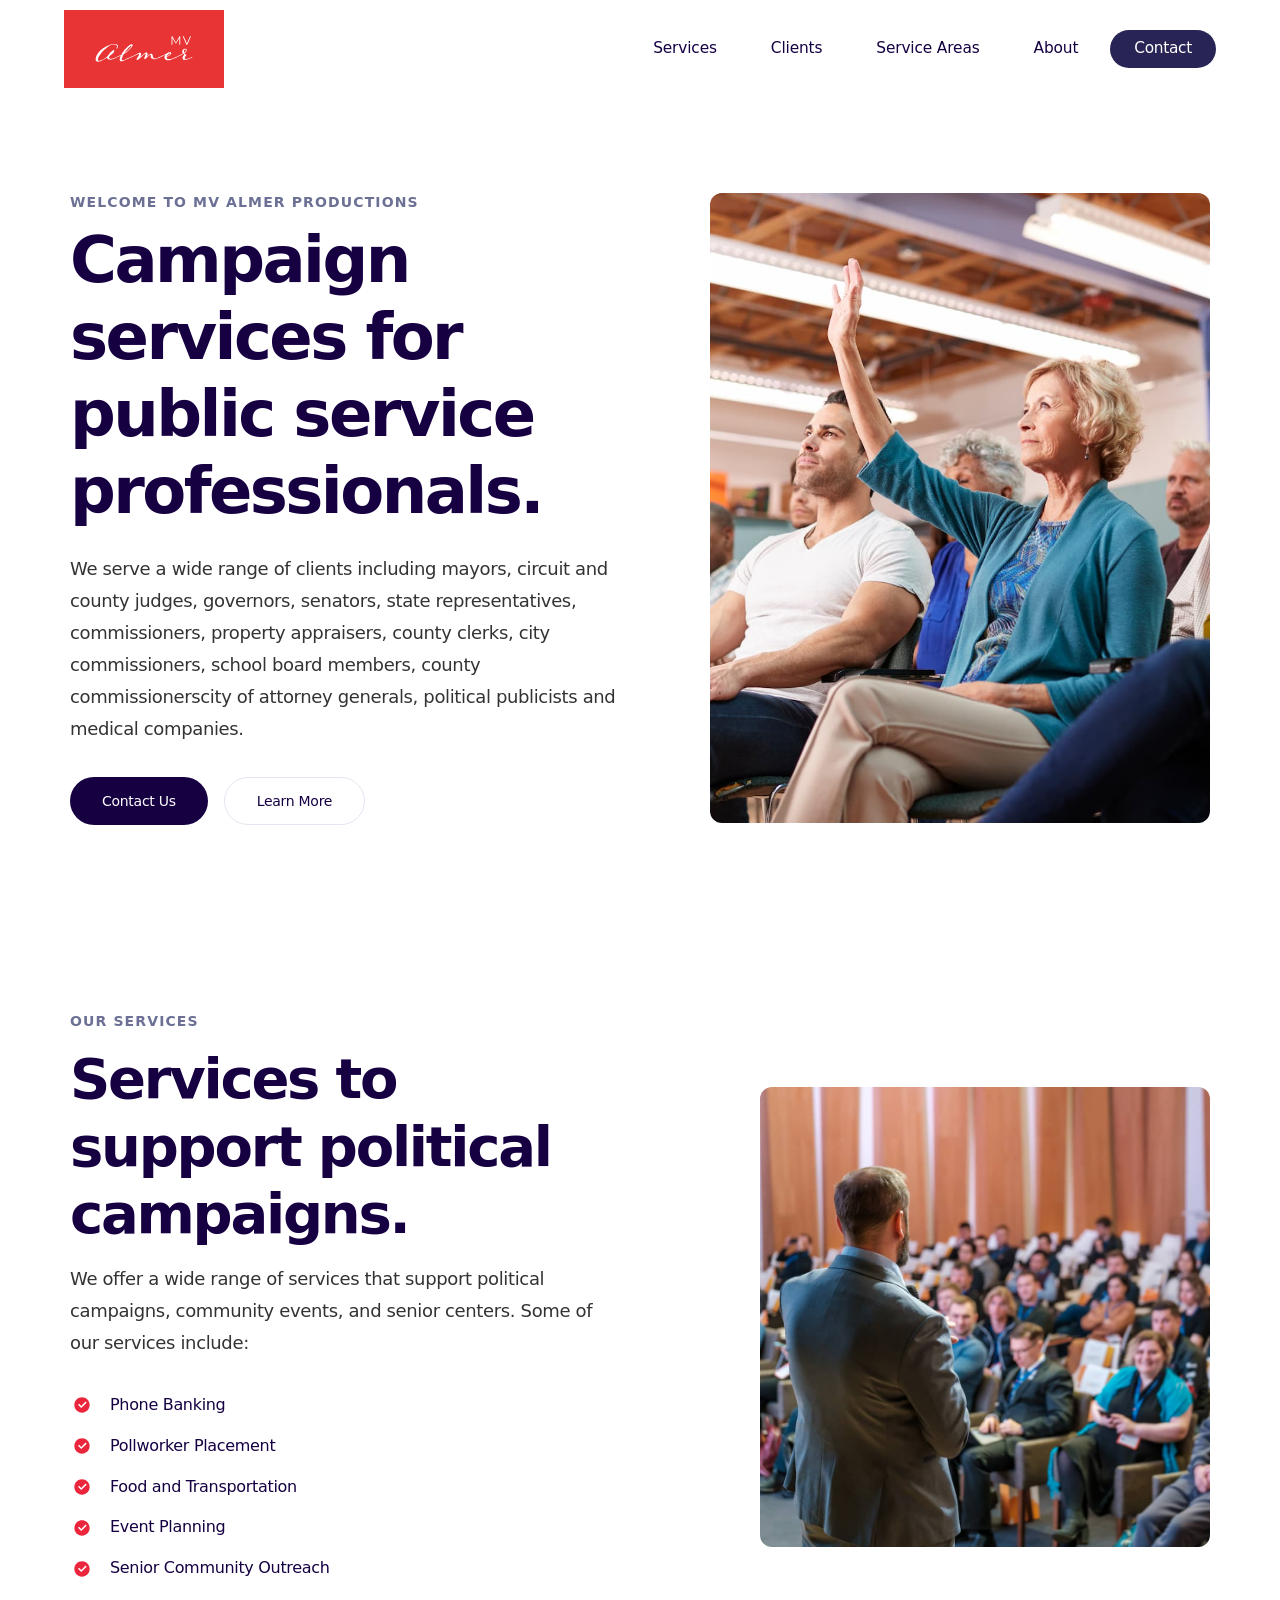
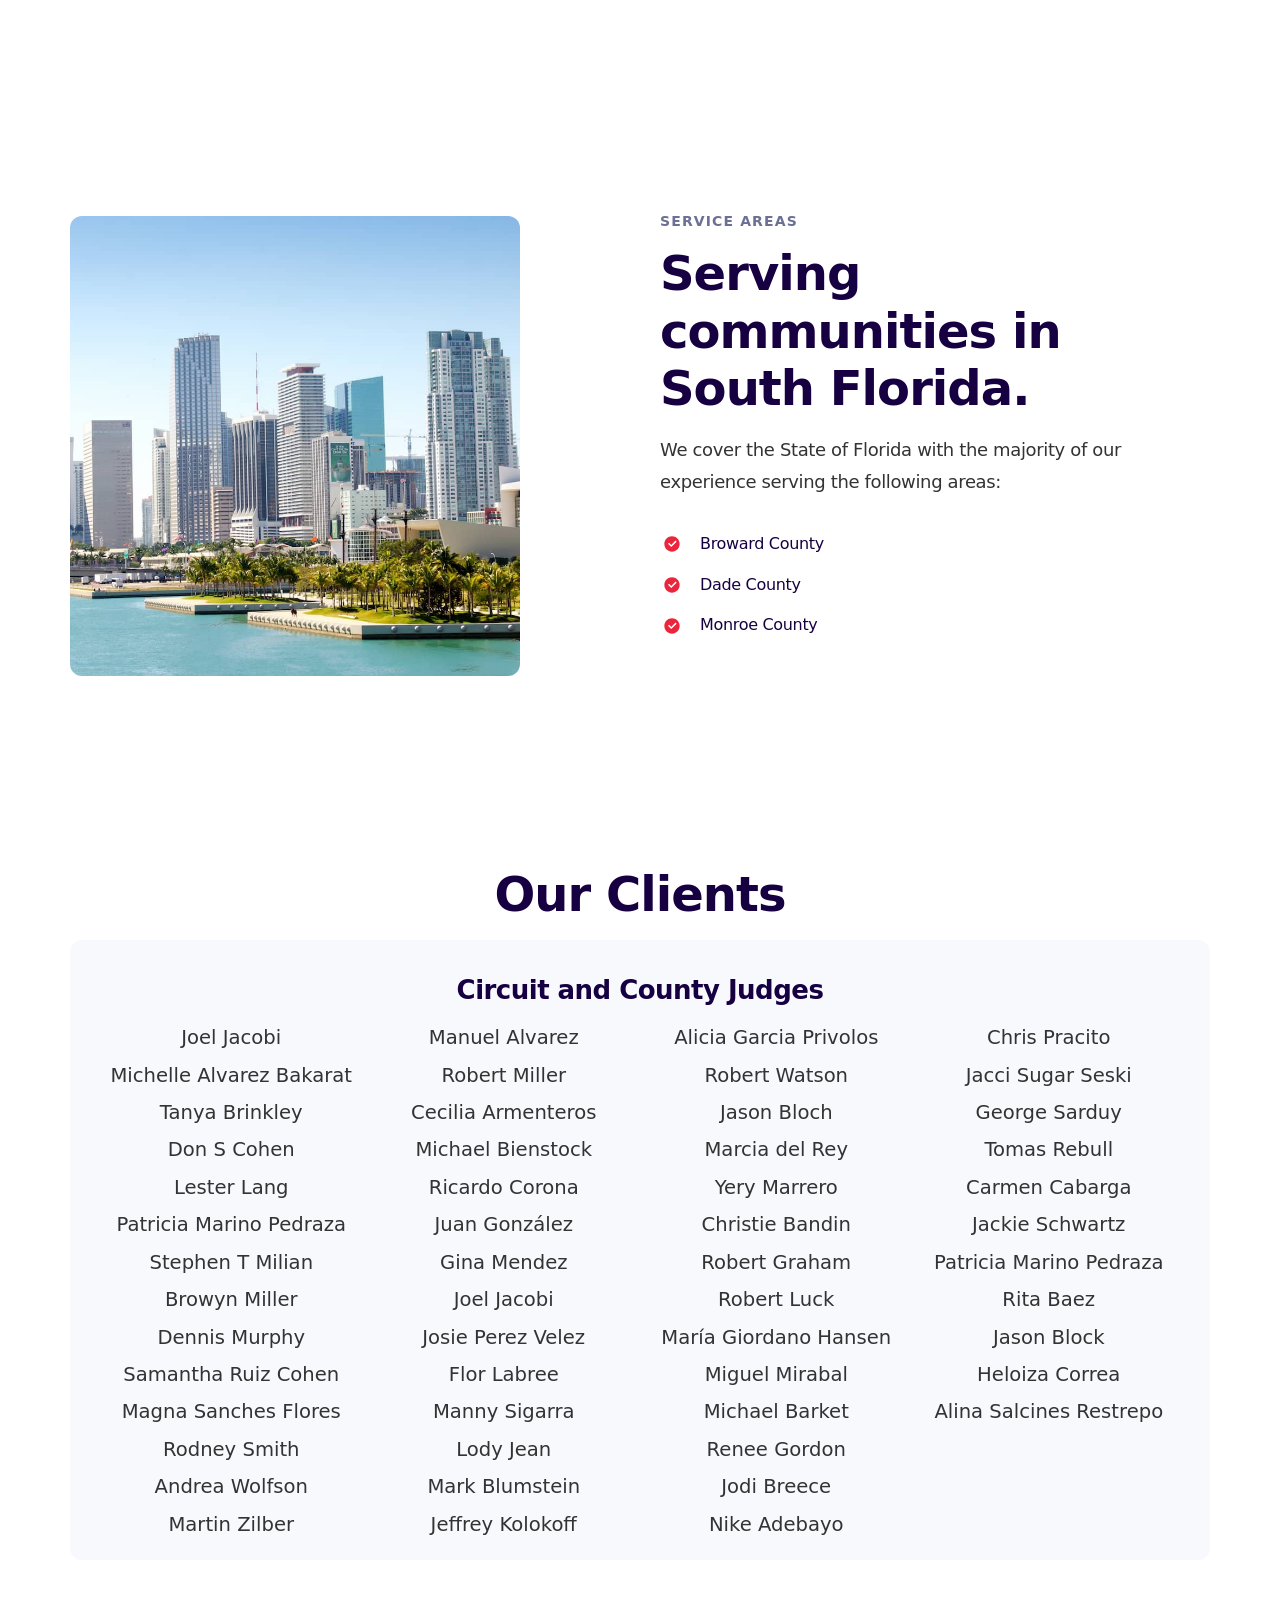
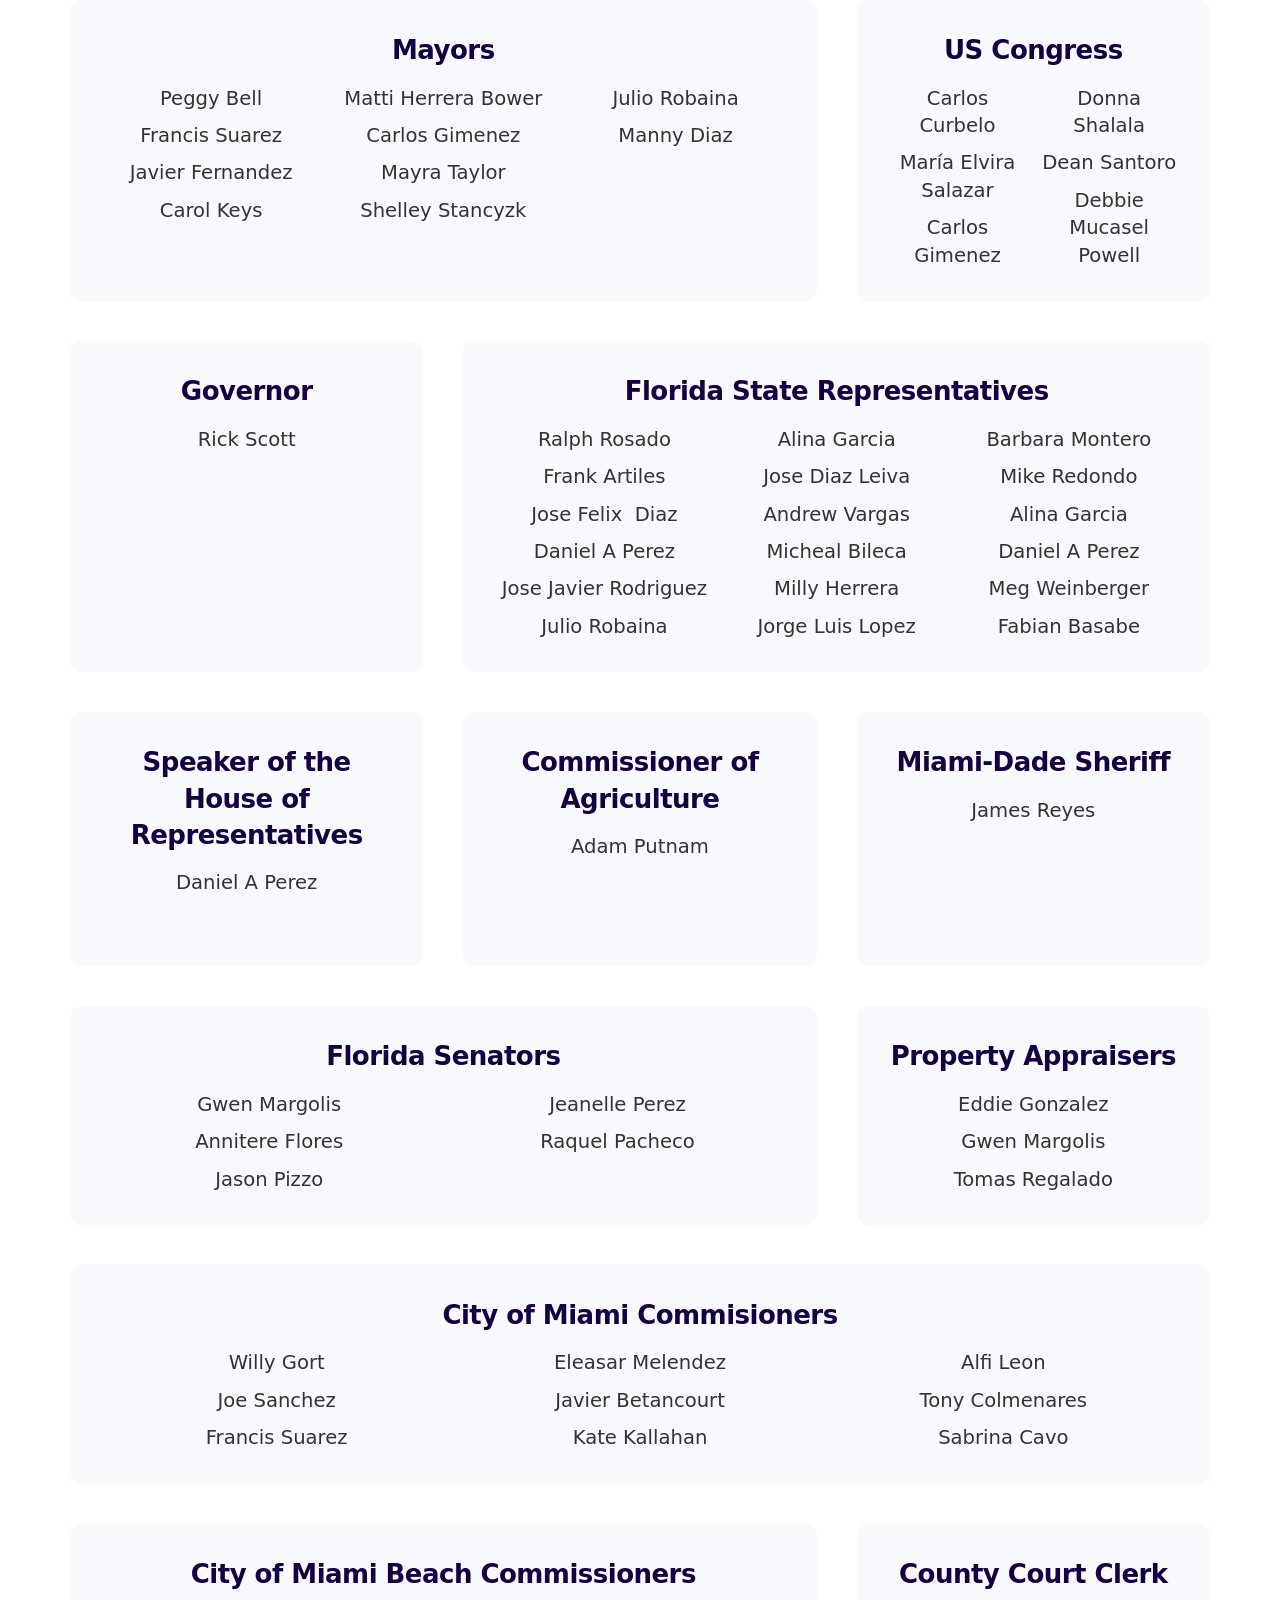
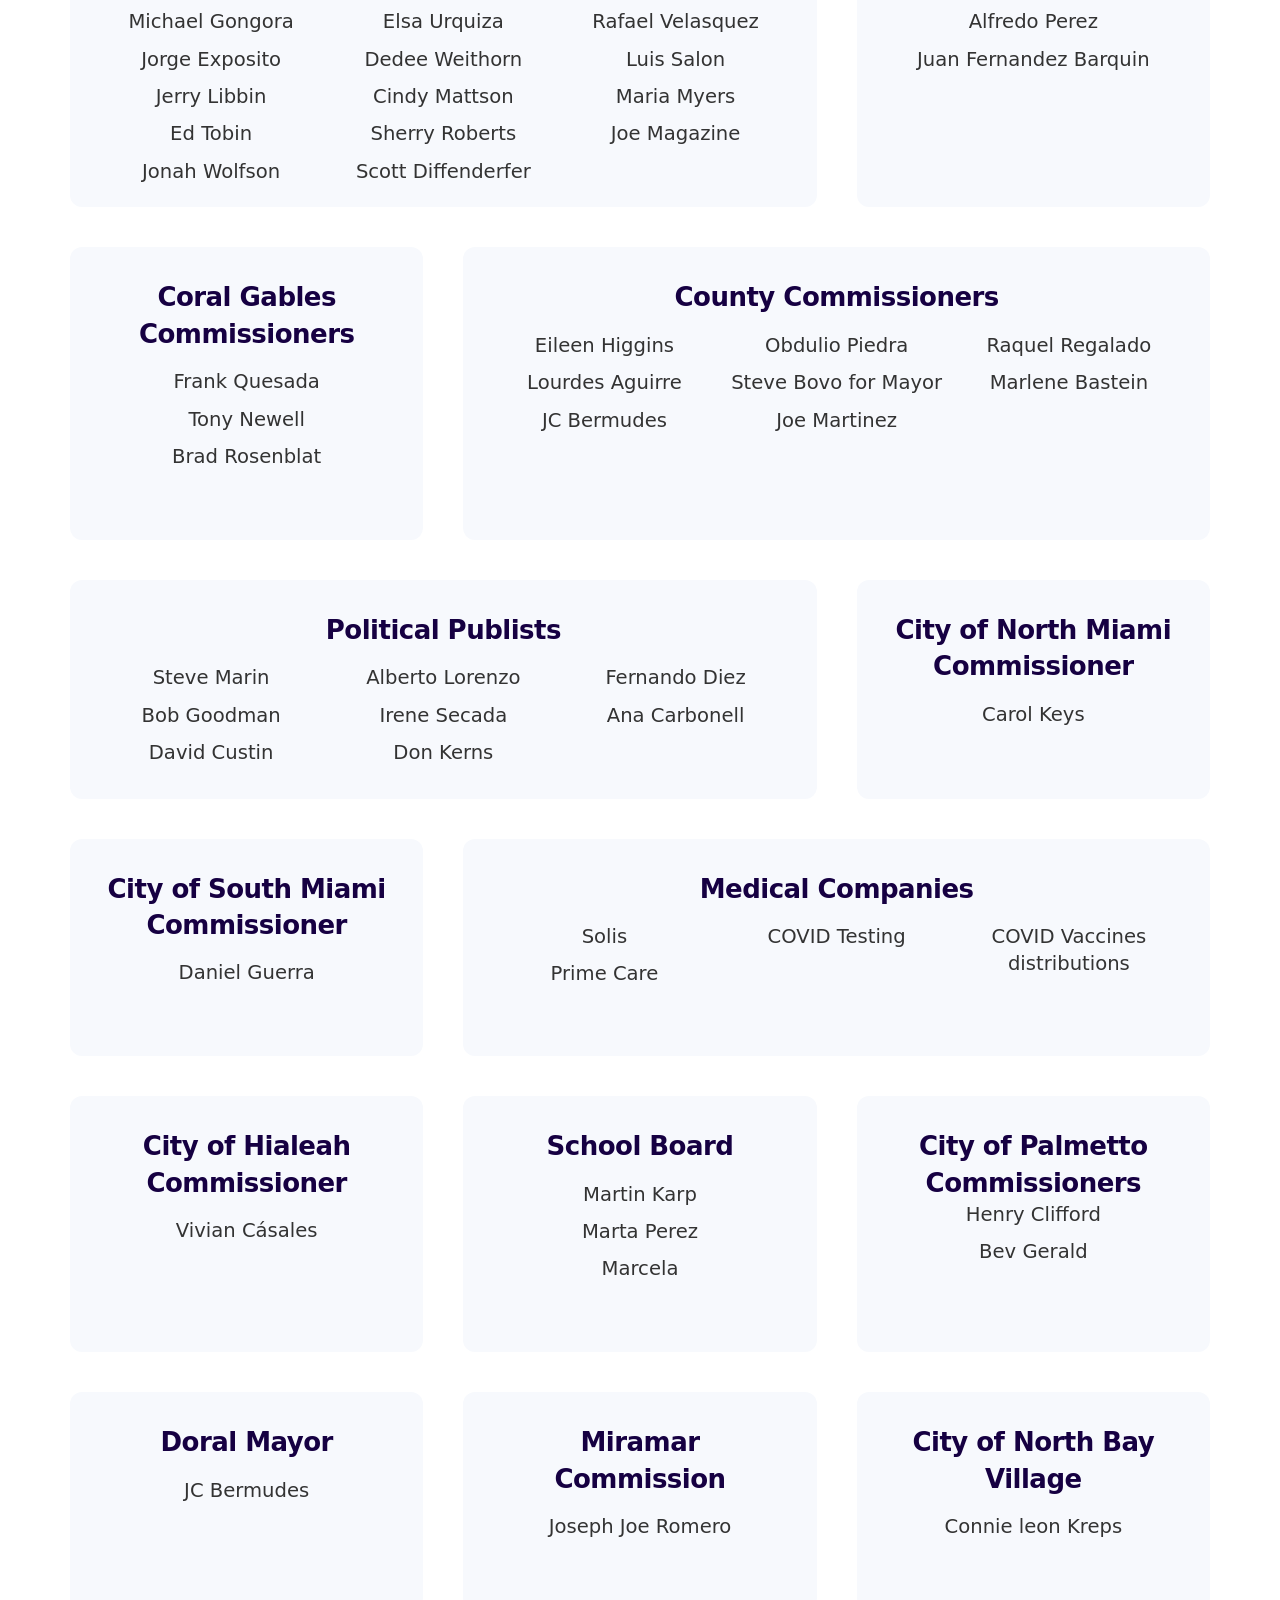
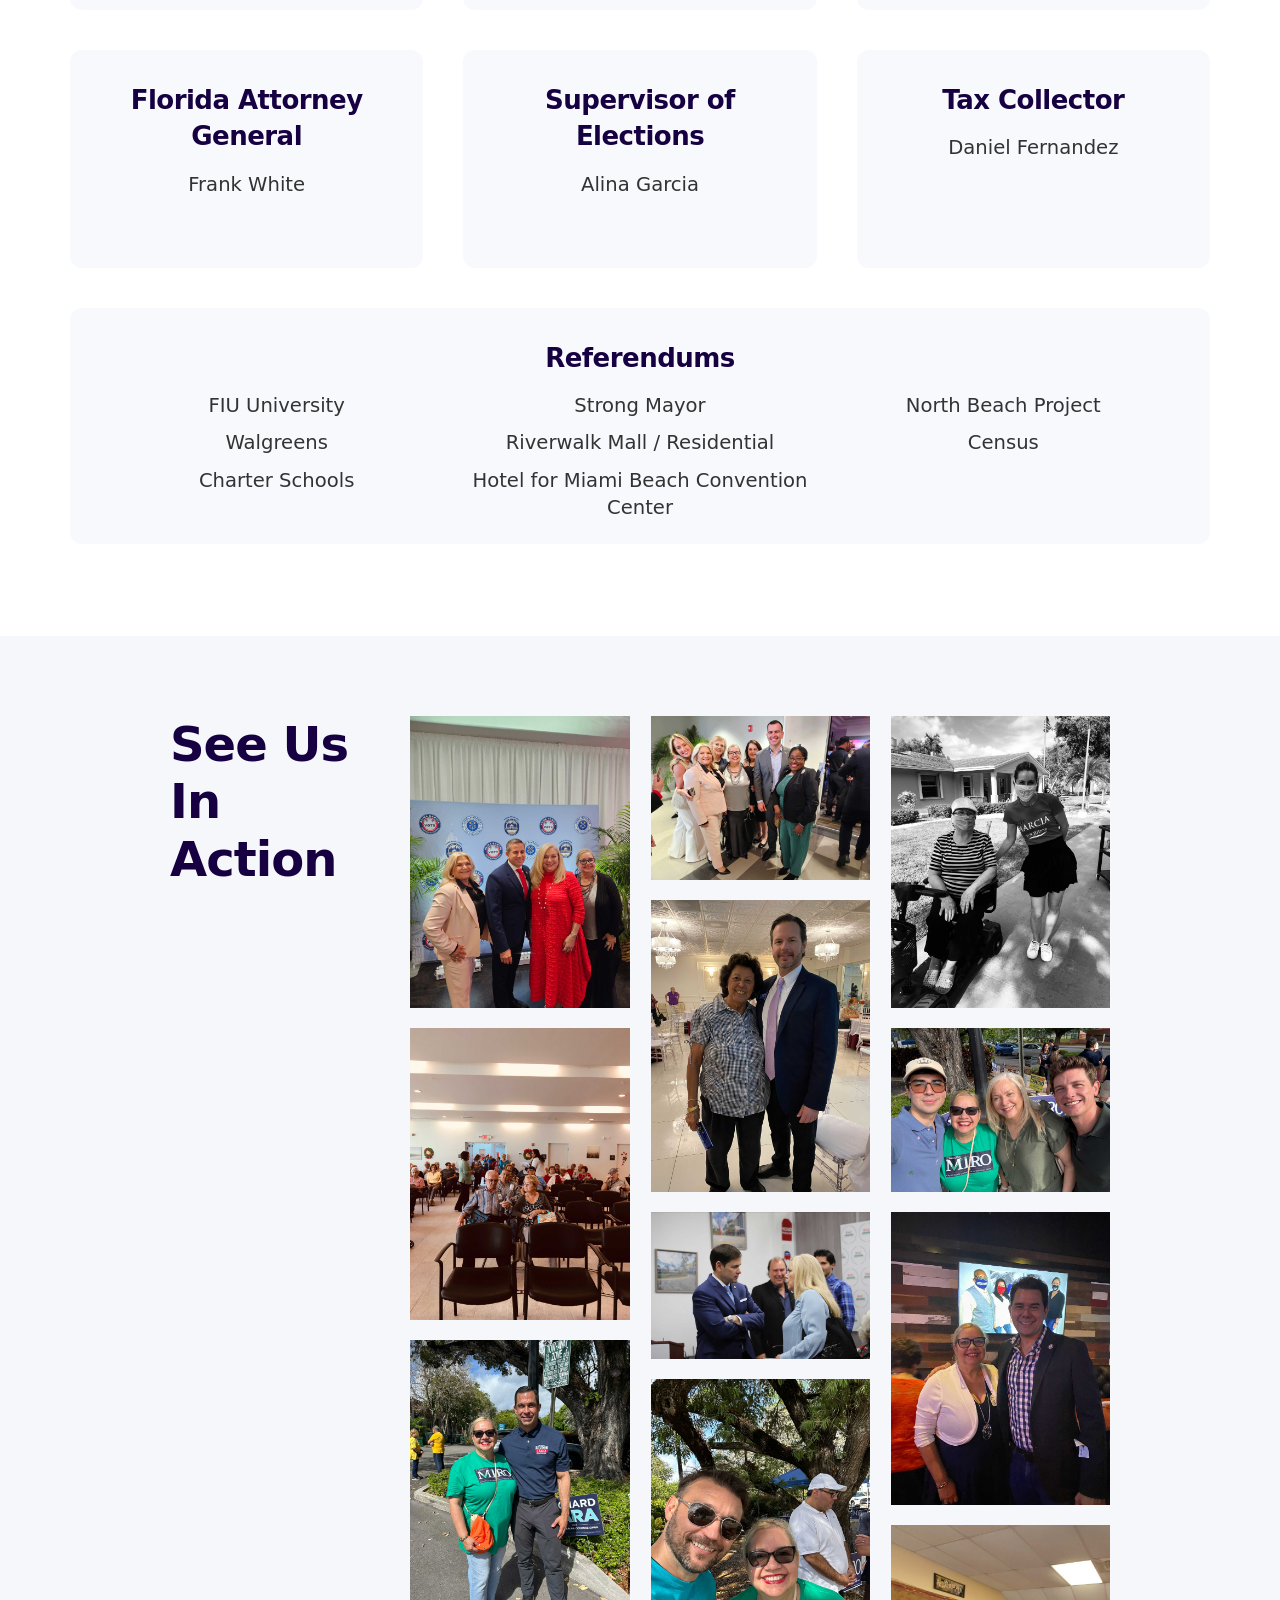
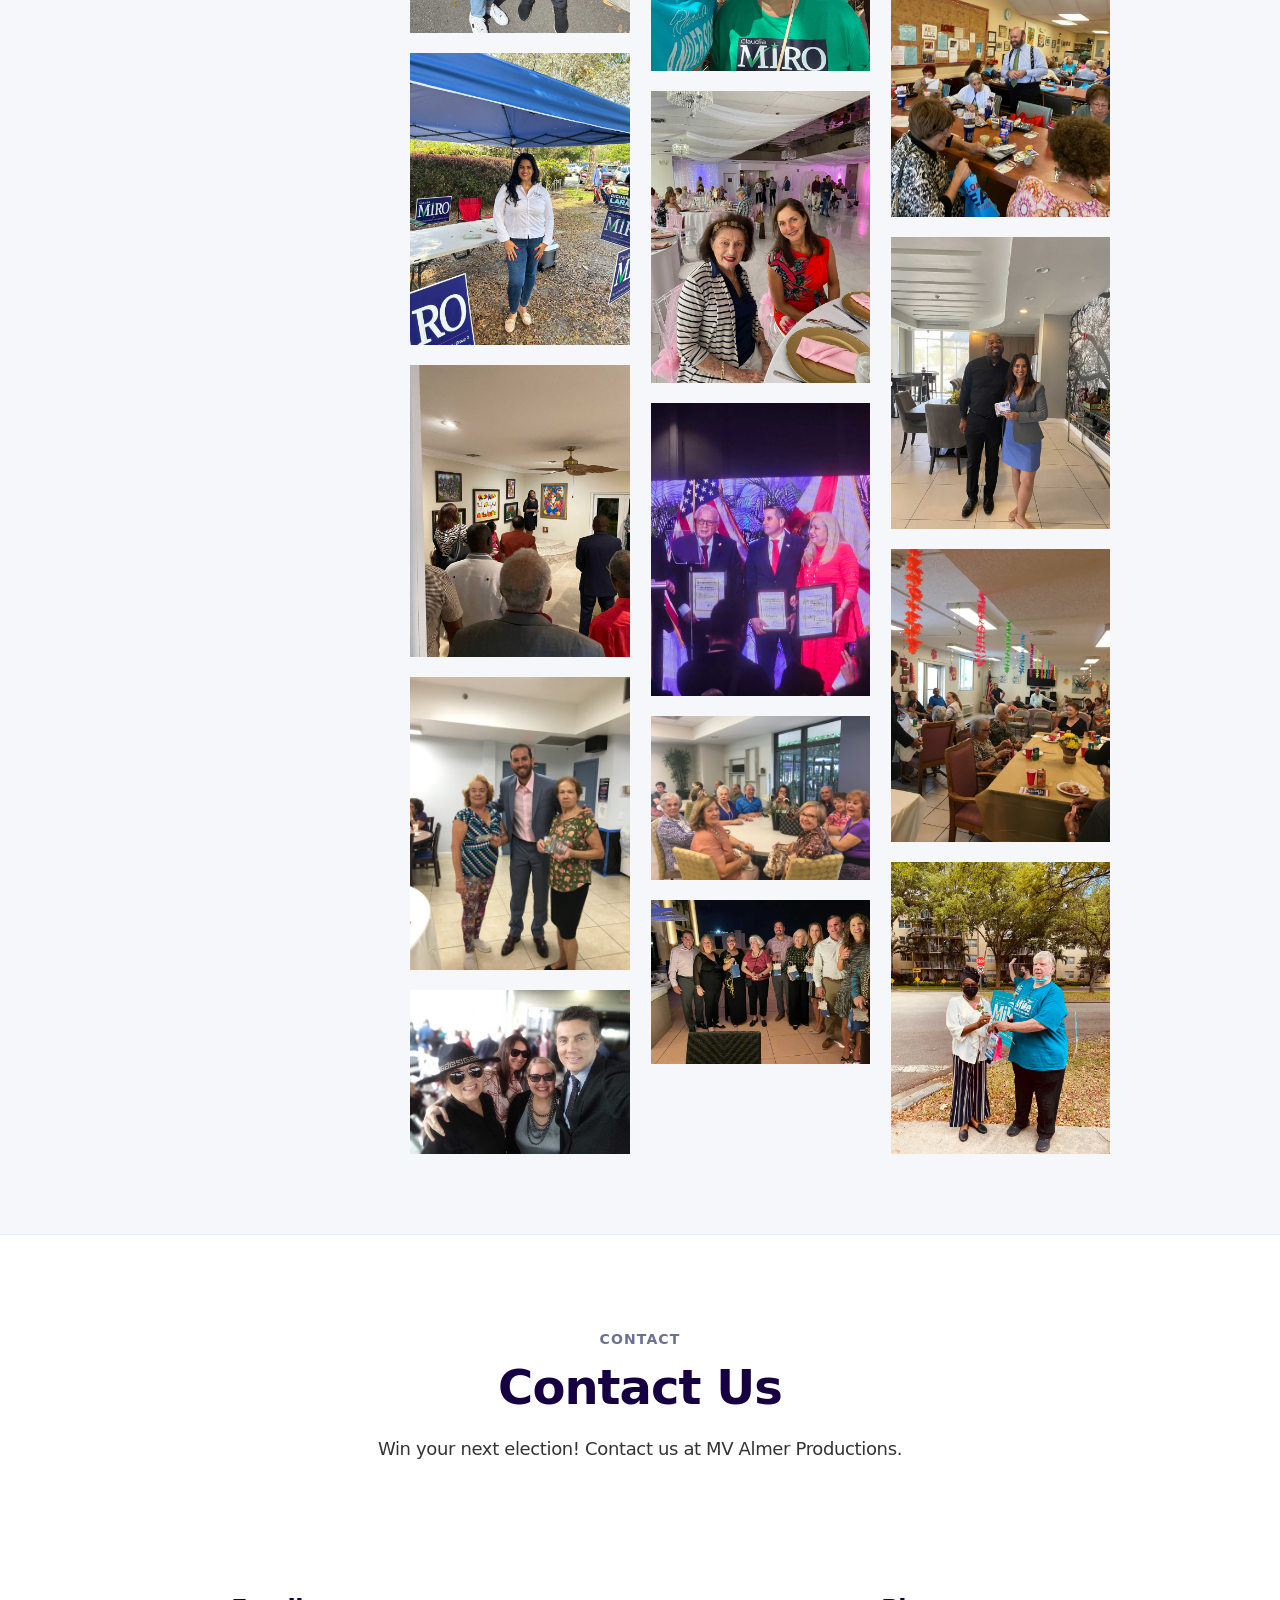
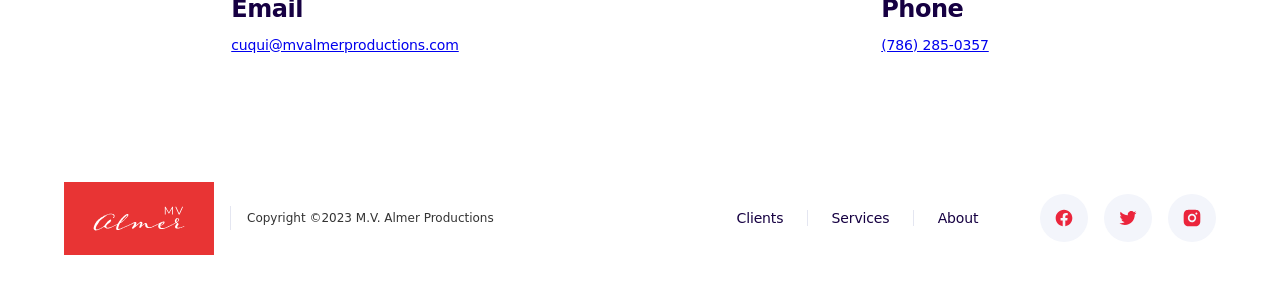
==== index.html @ ee294cff "Initial migration of mvalmerproductions.com static site to GitHub Pages" ====
<!DOCTYPE html><!--  This site was created in Webflow. https://webflow.com  --><!--  Last Published: Thu May 08 2025 15:25:05 GMT+0000 (Coordinated Universal Time)  -->
<html data-wf-page="63e691702ec22c0c85036b27" data-wf-site="63e691702ec22ca449036b26">
<head>
  <meta charset="utf-8">
  <title>Empowering Seniors Across South Florida</title>
  <meta content="At MV Almer Productions, we specialize in improving the quality of life for seniors across South Florida. By engaging directly with the elderly community, we address their living conditions, advocate for their needs, and connect them with supportive housing options. Our consulting services also guide clients and politicians to effectively reach and positively impact the senior demographic. Together, we&#x27;re building a better future for our seniors." name="description">
  <meta content="Empowering Seniors Across South Florida" property="og:title">
  <meta content="At MV Almer Productions, we specialize in improving the quality of life for seniors across South Florida. By engaging directly with the elderly community, we address their living conditions, advocate for their needs, and connect them with supportive housing options. Our consulting services also guide clients and politicians to effectively reach and positively impact the senior demographic. Together, we&#x27;re building a better future for our seniors." property="og:description">
  <meta content="Empowering Seniors Across South Florida" property="twitter:title">
  <meta content="At MV Almer Productions, we specialize in improving the quality of life for seniors across South Florida. By engaging directly with the elderly community, we address their living conditions, advocate for their needs, and connect them with supportive housing options. Our consulting services also guide clients and politicians to effectively reach and positively impact the senior demographic. Together, we&#x27;re building a better future for our seniors." property="twitter:description">
  <meta property="og:type" content="website">
  <meta content="summary_large_image" name="twitter:card">
  <meta content="width=device-width, initial-scale=1" name="viewport">
  <meta content="Webflow" name="generator">
  <link href="css/normalize.css" rel="stylesheet" type="text/css">
  <link href="css/webflow.css" rel="stylesheet" type="text/css">
  <link href="css/mvap.webflow.css" rel="stylesheet" type="text/css">
  <script type="text/javascript">!function(o,c){var n=c.documentElement,t=" w-mod-";n.className+=t+"js",("ontouchstart"in o||o.DocumentTouch&&c instanceof DocumentTouch)&&(n.className+=t+"touch")}(window,document);</script>
  <link href="images/favicon.ico" rel="shortcut icon" type="image/x-icon">
  <link href="images/webclip.png" rel="apple-touch-icon">
</head>
<body class="body">
  <div data-collapse="medium" data-animation="default" data-duration="400" data-easing="ease" data-easing2="ease" role="banner" class="f-navigation w-nav">
    <div class="f-navigation-container">
      <div class="f-navigation-link-wrapper">
        <a href="#" class="f-navigation-logo-link w-inline-block"><img src="images/mv_almer_logo.svg" loading="lazy" width="160" alt=""></a>
      </div>
      <div class="f-navigation-content">
        <nav role="navigation" class="f-navigation-menu w-nav-menu">
          <a href="#services" class="f-navigation-link w-nav-link">Services</a>
          <a href="#clients" class="f-navigation-link w-nav-link">Clients</a>
          <a href="#service-areas" class="f-navigation-link w-nav-link">Service Areas</a>
          <a href="about.html" class="f-navigation-link w-nav-link">About</a>
        </nav>
        <div class="f-navigation-menu-button w-nav-button">
          <div class="w-icon-nav-menu"></div>
        </div>
        <a href="#contact-us" class="f-navigation-button w-inline-block">
          <div>Contact</div>
        </a>
      </div>
    </div>
  </div>
  <div class="f-section-large-2">
    <div class="f-container-regular-2">
      <div class="w-layout-grid f-header-grid">
        <div id="w-node-_628f1e86-a603-4817-2479-fea5e8ed96b6-85036b27">
          <div class="f-margin-bottom-130">
            <div class="f-heading-detail-small-2">Welcome to MV Almer Productions</div>
          </div>
          <div class="f-margin-bottom-24">
            <h1 class="f-h1-heading">Campaign services for public service professionals.</h1>
          </div>
          <div class="f-margin-bottom-129">
            <p class="f-paragraph-large-2">We serve a wide range of clients including mayors, circuit and county judges, governors, senators, state representatives, commissioners, property appraisers, county clerks, city commissioners, school board members, county commissionerscity of attorney generals, political publicists and medical companies.</p>
          </div>
          <div class="f-header-button-wrapper">
            <a href="#contact-us" class="f-button-neutral-2 w-inline-block">
              <div>Contact Us</div>
            </a>
            <a href="about.html" class="f-button-secondary w-inline-block">
              <div>Learn More</div>
            </a>
          </div>
        </div>
        <div id="w-node-_628f1e86-a603-4817-2479-fea5e8ed96c7-85036b27" class="f-header-image-wrapper-tall"><img src="images/town-hall.jpg" loading="lazy" srcset="images/town-hall-p-500.jpg 500w, images/town-hall-p-800.jpg 800w, images/town-hall-p-1080.jpg 1080w, images/town-hall.jpg 1600w" sizes="(max-width: 1600px) 100vw, 1600px" alt="" class="f-image-cover-2"></div>
      </div>
    </div>
  </div>
  <div id="services" class="f-section-large">
    <div class="f-container-regular">
      <div class="w-layout-grid f-grid-two-column">
        <div>
          <div class="f-margin-bottom-12">
            <div class="f-heading-detail-small">Our Services</div>
          </div>
          <div class="f-margin-bottom-16">
            <h2 class="f-h2-heading">Services to support political campaigns.</h2>
          </div>
          <p class="f-paragraph-large">We offer a wide range of services that support political campaigns, community events, and senior centers. Some of our services include:</p>
          <div class="f-content-list-wrapper">
            <div class="f-content-list-item">
              <div class="f-icon-regular w-embed"><svg xmlns="http://www.w3.org/2000/svg" width="24" height="24" viewbox="0 0 24 24" fill="none">
                  <path d="M12.0002 19.6386C7.78126 19.6386 4.36133 16.2187 4.36133 11.9997C4.36133 7.78077 7.78126 4.36084 12.0002 4.36084C16.2192 4.36084 19.6391 7.78077 19.6391 11.9997C19.6391 16.2187 16.2192 19.6386 12.0002 19.6386ZM11.2386 15.0553L16.6393 9.65383L15.5592 8.57369L11.2386 12.895L9.07758 10.734L7.99744 11.8141L11.2386 15.0553Z" fill="currentColor"></path>
                </svg></div>
              <div class="f-paragraph-regular">Phone Banking</div>
            </div>
            <div class="f-content-list-item">
              <div class="f-icon-regular w-embed"><svg xmlns="http://www.w3.org/2000/svg" width="24" height="24" viewbox="0 0 24 24" fill="none">
                  <path d="M12.0002 19.6386C7.78126 19.6386 4.36133 16.2187 4.36133 11.9997C4.36133 7.78077 7.78126 4.36084 12.0002 4.36084C16.2192 4.36084 19.6391 7.78077 19.6391 11.9997C19.6391 16.2187 16.2192 19.6386 12.0002 19.6386ZM11.2386 15.0553L16.6393 9.65383L15.5592 8.57369L11.2386 12.895L9.07758 10.734L7.99744 11.8141L11.2386 15.0553Z" fill="currentColor"></path>
                </svg></div>
              <div class="f-paragraph-regular">Pollworker Placement</div>
            </div>
            <div class="f-content-list-item">
              <div class="f-icon-regular w-embed"><svg xmlns="http://www.w3.org/2000/svg" width="24" height="24" viewbox="0 0 24 24" fill="none">
                  <path d="M12.0002 19.6386C7.78126 19.6386 4.36133 16.2187 4.36133 11.9997C4.36133 7.78077 7.78126 4.36084 12.0002 4.36084C16.2192 4.36084 19.6391 7.78077 19.6391 11.9997C19.6391 16.2187 16.2192 19.6386 12.0002 19.6386ZM11.2386 15.0553L16.6393 9.65383L15.5592 8.57369L11.2386 12.895L9.07758 10.734L7.99744 11.8141L11.2386 15.0553Z" fill="currentColor"></path>
                </svg></div>
              <div class="f-paragraph-regular">Food and Transportation</div>
            </div>
            <div class="f-content-list-item">
              <div class="f-icon-regular w-embed"><svg xmlns="http://www.w3.org/2000/svg" width="24" height="24" viewbox="0 0 24 24" fill="none">
                  <path d="M12.0002 19.6386C7.78126 19.6386 4.36133 16.2187 4.36133 11.9997C4.36133 7.78077 7.78126 4.36084 12.0002 4.36084C16.2192 4.36084 19.6391 7.78077 19.6391 11.9997C19.6391 16.2187 16.2192 19.6386 12.0002 19.6386ZM11.2386 15.0553L16.6393 9.65383L15.5592 8.57369L11.2386 12.895L9.07758 10.734L7.99744 11.8141L11.2386 15.0553Z" fill="currentColor"></path>
                </svg></div>
              <div class="f-paragraph-regular">Event Planning</div>
            </div>
            <div class="f-content-list-item">
              <div class="f-icon-regular w-embed"><svg xmlns="http://www.w3.org/2000/svg" width="24" height="24" viewbox="0 0 24 24" fill="none">
                  <path d="M12.0002 19.6386C7.78126 19.6386 4.36133 16.2187 4.36133 11.9997C4.36133 7.78077 7.78126 4.36084 12.0002 4.36084C16.2192 4.36084 19.6391 7.78077 19.6391 11.9997C19.6391 16.2187 16.2192 19.6386 12.0002 19.6386ZM11.2386 15.0553L16.6393 9.65383L15.5592 8.57369L11.2386 12.895L9.07758 10.734L7.99744 11.8141L11.2386 15.0553Z" fill="currentColor"></path>
                </svg></div>
              <div class="f-paragraph-regular">Senior Community Outreach</div>
            </div>
          </div>
        </div>
        <div id="w-node-e4ef7a7c-65f3-19c0-bd68-21819e6c4000-85036b27" class="f-content-image-wrapper-large"><img src="images/politicians_opt.jpg" loading="lazy" srcset="images/politicians_opt-p-500.jpg 500w, images/politicians_opt-p-800.jpg 800w, images/politicians_opt-p-1080.jpg 1080w, images/politicians_opt.jpg 1600w" sizes="(max-width: 1600px) 100vw, 1600px" alt="" class="f-image-cover"></div>
      </div>
    </div>
  </div>
  <div id="service-areas" class="f-section-large">
    <div class="f-container-regular">
      <div class="w-layout-grid f-grid-two-column">
        <div id="w-node-_5b81a6d4-6f1d-e825-bc0f-d4b0ea2e1fc1-85036b27" class="f-content-image-wrapper-large"><img src="images/south_flo_opt.jpg" loading="lazy" srcset="images/south_flo_opt-p-500.jpg 500w, images/south_flo_opt-p-800.jpg 800w, images/south_flo_opt-p-1080.jpg 1080w, images/south_flo_opt.jpg 1600w" sizes="(max-width: 1600px) 100vw, 1600px" alt="" class="f-image-cover"></div>
        <div>
          <div class="f-margin-bottom-12">
            <div class="f-heading-detail-small">Service Areas</div>
          </div>
          <div class="f-margin-bottom-16">
            <h3 class="f-h3-heading">Serving communities in South Florida.</h3>
          </div>
          <p class="f-paragraph-large">We cover the State of Florida with the majority of our experience serving the following areas:</p>
          <div class="f-content-list-wrapper">
            <div class="f-content-list-item">
              <div class="f-icon-regular w-embed"><svg xmlns="http://www.w3.org/2000/svg" width="24" height="24" viewbox="0 0 24 24" fill="none">
                  <path d="M12.0002 19.6386C7.78126 19.6386 4.36133 16.2187 4.36133 11.9997C4.36133 7.78077 7.78126 4.36084 12.0002 4.36084C16.2192 4.36084 19.6391 7.78077 19.6391 11.9997C19.6391 16.2187 16.2192 19.6386 12.0002 19.6386ZM11.2386 15.0553L16.6393 9.65383L15.5592 8.57369L11.2386 12.895L9.07758 10.734L7.99744 11.8141L11.2386 15.0553Z" fill="currentColor"></path>
                </svg></div>
              <div class="f-paragraph-regular">Broward County</div>
            </div>
            <div class="f-content-list-item">
              <div class="f-icon-regular w-embed"><svg xmlns="http://www.w3.org/2000/svg" width="24" height="24" viewbox="0 0 24 24" fill="none">
                  <path d="M12.0002 19.6386C7.78126 19.6386 4.36133 16.2187 4.36133 11.9997C4.36133 7.78077 7.78126 4.36084 12.0002 4.36084C16.2192 4.36084 19.6391 7.78077 19.6391 11.9997C19.6391 16.2187 16.2192 19.6386 12.0002 19.6386ZM11.2386 15.0553L16.6393 9.65383L15.5592 8.57369L11.2386 12.895L9.07758 10.734L7.99744 11.8141L11.2386 15.0553Z" fill="currentColor"></path>
                </svg></div>
              <div class="f-paragraph-regular">Dade County</div>
            </div>
            <div class="f-content-list-item">
              <div class="f-icon-regular w-embed"><svg xmlns="http://www.w3.org/2000/svg" width="24" height="24" viewbox="0 0 24 24" fill="none">
                  <path d="M12.0002 19.6386C7.78126 19.6386 4.36133 16.2187 4.36133 11.9997C4.36133 7.78077 7.78126 4.36084 12.0002 4.36084C16.2192 4.36084 19.6391 7.78077 19.6391 11.9997C19.6391 16.2187 16.2192 19.6386 12.0002 19.6386ZM11.2386 15.0553L16.6393 9.65383L15.5592 8.57369L11.2386 12.895L9.07758 10.734L7.99744 11.8141L11.2386 15.0553Z" fill="currentColor"></path>
                </svg></div>
              <div class="f-paragraph-regular">Monroe County</div>
            </div>
          </div>
        </div>
      </div>
    </div>
  </div>
  <div id="clients" class="f-section-large-2">
    <div class="f-container-regular-2">
      <div>
        <div class="f-margin-bottom-16">
          <h3 class="f-h3-heading f-title-wrapper-center">Our Clients</h3>
        </div>
      </div>
      <div class="w-layout-grid f-grid-three-column">
        <div id="w-node-_7c68cd8e-4fea-d806-a453-b6d756bfbc44-85036b27" class="f-feature-card-filled">
          <div class="f-margin-bottom-131">
            <h5 class="f-h5-heading">Circuit and County Judges</h5>
          </div>
          <div class="full-width _3col w-richtext">
            <p>Joel Jacobi</p>
            <p>Michelle Alvarez Bakarat</p>
            <p>Tanya Brinkley</p>
            <p>Don S Cohen</p>
            <p>Lester Lang</p>
            <p>Patricia Marino Pedraza</p>
            <p>Stephen T Milian</p>
            <p>Browyn Miller</p>
            <p>Dennis Murphy</p>
            <p>Samantha Ruiz Cohen</p>
            <p>Magna Sanches Flores</p>
            <p>Rodney Smith</p>
            <p>Andrea Wolfson</p>
            <p>Martin Zilber</p>
            <p>Manuel Alvarez</p>
            <p>Robert Miller</p>
            <p>Cecilia Armenteros</p>
            <p>Michael Bienstock</p>
            <p>Ricardo Corona</p>
            <p>Juan González</p>
            <p>Gina Mendez</p>
            <p>Joel Jacobi</p>
            <p>Josie Perez Velez</p>
            <p>Flor Labree</p>
            <p>Manny Sigarra</p>
            <p>Lody Jean</p>
            <p>Mark Blumstein</p>
            <p>Jeffrey Kolokoff</p>
            <p>Alicia Garcia Privolos</p>
            <p>Robert Watson</p>
            <p>Jason Bloch</p>
            <p>Marcia del Rey</p>
            <p>Yery Marrero</p>
            <p>Christie Bandin</p>
            <p>Robert Graham</p>
            <p>Robert Luck</p>
            <p>María Giordano Hansen</p>
            <p>Miguel Mirabal</p>
            <p>Michael Barket</p>
            <p>Renee Gordon</p>
            <p>Jodi Breece</p>
            <p>Nike Adebayo</p>
            <p>Chris Pracito</p>
            <p>Jacci Sugar Seski</p>
            <p>George Sarduy</p>
            <p>Tomas Rebull</p>
            <p>Carmen Cabarga</p>
            <p>Jackie Schwartz</p>
            <p>Patricia Marino Pedraza</p>
            <p>Rita Baez</p>
            <p>Jason Block</p>
            <p>Heloiza Correa</p>
            <p>Alina Salcines Restrepo</p>
          </div>
        </div>
        <div id="w-node-_7c68cd8e-4fea-d806-a453-b6d756bfbc3c-85036b27" class="f-feature-card-filled">
          <div class="f-margin-bottom-131">
            <h5 class="f-h5-heading">Mayors</h5>
          </div>
          <div class="full-width _2col w-richtext">
            <p>Peggy Bell</p>
            <p>Francis Suarez</p>
            <p>Javier Fernandez</p>
            <p>Carol Keys</p>
            <p>Matti Herrera Bower</p>
            <p>Carlos Gimenez</p>
            <p>Mayra Taylor</p>
            <p>Shelley Stancyzk</p>
            <p>Julio Robaina</p>
            <p>Manny Diaz</p>
          </div>
        </div>
        <div id="w-node-_7c68cd8e-4fea-d806-a453-b6d756bfbc54-85036b27" class="f-feature-card-filled">
          <div class="f-margin-bottom-131">
            <h5 class="f-h5-heading">US Congress</h5>
          </div>
          <div class="full-width _2-col w-richtext">
            <p>Carlos Curbelo</p>
            <p>María Elvira Salazar</p>
            <p>Carlos Gimenez</p>
            <p>Donna Shalala</p>
            <p>Dean Santoro</p>
            <p>Debbie Mucasel Powell</p>
          </div>
        </div>
        <div class="f-feature-card-filled">
          <div class="f-margin-bottom-131">
            <h5 class="f-h5-heading">Governor</h5>
          </div>
          <div class="full-width _1col w-richtext">
            <p>Rick Scott</p>
            <p>‍</p>
          </div>
        </div>
        <div id="w-node-ed0c7502-8838-b177-df5a-ef93112955da-85036b27" class="f-feature-card-filled">
          <div class="f-margin-bottom-131">
            <h5 class="f-h5-heading">Florida State Representatives</h5>
          </div>
          <div class="full-width w-richtext">
            <p>Ralph Rosado</p>
            <p>Frank Artiles</p>
            <p>Jose Felix  Diaz</p>
            <p>Daniel A Perez</p>
            <p>Jose Javier Rodriguez</p>
            <p>Julio Robaina</p>
            <p>Alina Garcia</p>
            <p>Jose Diaz Leiva</p>
            <p>Andrew Vargas</p>
            <p>Micheal Bileca</p>
            <p>Milly Herrera</p>
            <p>Jorge Luis Lopez</p>
            <p>Barbara Montero</p>
            <p>Mike Redondo</p>
            <p>Alina Garcia</p>
            <p>Daniel A Perez</p>
            <p>Meg Weinberger</p>
            <p>Fabian Basabe</p>
          </div>
        </div>
        <div class="f-feature-card-filled">
          <div class="f-margin-bottom-131">
            <h5 class="f-h5-heading">Speaker of the House of Representatives</h5>
          </div>
          <div class="full-width _1col w-richtext">
            <p>Daniel A Perez</p>
            <p>‍</p>
          </div>
        </div>
        <div class="f-feature-card-filled">
          <div class="f-margin-bottom-131">
            <h5 class="f-h5-heading">Commissioner of Agriculture</h5>
          </div>
          <div class="full-width _1col w-richtext">
            <p>Adam Putnam</p>
            <p>‍</p>
          </div>
        </div>
        <div class="f-feature-card-filled">
          <div class="f-margin-bottom-131">
            <h5 class="f-h5-heading">Miami-Dade Sheriff</h5>
          </div>
          <div class="full-width _1col w-richtext">
            <p>James Reyes</p>
            <p>‍</p>
          </div>
        </div>
        <div id="w-node-_7c68cd8e-4fea-d806-a453-b6d756bfbc64-85036b27" class="f-feature-card-filled">
          <div class="f-margin-bottom-131">
            <h5 class="f-h5-heading">Florida Senators</h5>
          </div>
          <div class="full-width _2-col w-richtext">
            <p>Gwen Margolis</p>
            <p>Annitere Flores</p>
            <p>Jason Pizzo</p>
            <p>Jeanelle Perez</p>
            <p>Raquel Pacheco</p>
          </div>
        </div>
        <div class="f-feature-card-filled">
          <div class="f-margin-bottom-131">
            <h5 class="f-h5-heading">Property Appraisers</h5>
          </div>
          <div class="full-width _1col w-richtext">
            <p>Eddie Gonzalez</p>
            <p>Gwen Margolis</p>
            <p>Tomas Regalado</p>
          </div>
        </div>
        <div id="w-node-_0fab0ec0-4930-64ea-6ae6-3a8b87fce8d1-85036b27" class="f-feature-card-filled">
          <div class="f-margin-bottom-131">
            <h5 class="f-h5-heading">City of Miami Commisioners</h5>
          </div>
          <div class="full-width w-richtext">
            <p>Willy Gort</p>
            <p>Joe Sanchez</p>
            <p>Francis Suarez</p>
            <p>Eleasar Melendez</p>
            <p>Javier Betancourt</p>
            <p>Kate Kallahan</p>
            <p>Alfi Leon</p>
            <p>Tony Colmenares</p>
            <p>Sabrina Cavo</p>
          </div>
        </div>
        <div id="w-node-_16420e21-514c-2ea7-feb2-70cbc46cfde2-85036b27" class="f-feature-card-filled">
          <div class="f-margin-bottom-131">
            <h5 class="f-h5-heading">City of Miami Beach Commissioners</h5>
          </div>
          <div class="full-width w-richtext">
            <p>Michael Gongora</p>
            <p>Jorge Exposito</p>
            <p>Jerry Libbin</p>
            <p>Ed Tobin</p>
            <p>Jonah Wolfson</p>
            <p>Elsa Urquiza</p>
            <p>Dedee Weithorn</p>
            <p>Cindy Mattson</p>
            <p>Sherry Roberts</p>
            <p>Scott Diffenderfer</p>
            <p>Rafael Velasquez</p>
            <p>Luis Salon</p>
            <p>Maria Myers</p>
            <p>Joe Magazine</p>
          </div>
        </div>
        <div class="f-feature-card-filled">
          <div class="f-margin-bottom-131">
            <h5 class="f-h5-heading">County Court Clerk</h5>
          </div>
          <div class="full-width _1col w-richtext">
            <p>Alfredo Perez</p>
            <p>Juan Fernandez Barquin</p>
          </div>
        </div>
        <div class="f-feature-card-filled">
          <div class="f-margin-bottom-131">
            <h5 class="f-h5-heading">Coral Gables Commissioners</h5>
          </div>
          <div class="full-width _1col w-richtext">
            <p>Frank Quesada</p>
            <p>Tony Newell</p>
            <p>Brad Rosenblat</p>
            <p>‍</p>
          </div>
        </div>
        <div id="w-node-_8c045038-bab0-19ea-70a7-40a5f05f9dc1-85036b27" class="f-feature-card-filled">
          <div class="f-margin-bottom-131">
            <h5 class="f-h5-heading">County Commissioners</h5>
          </div>
          <div class="full-width w-richtext">
            <p>Eileen Higgins</p>
            <p>Lourdes Aguirre</p>
            <p>JC Bermudes</p>
            <p>Obdulio Piedra</p>
            <p>Steve Bovo for Mayor</p>
            <p>Joe Martinez</p>
            <p>Raquel Regalado</p>
            <p>Marlene Bastein</p>
          </div>
        </div>
        <div id="w-node-a21a6e2c-2f04-02cc-13fb-2a4c1263a3d0-85036b27" class="f-feature-card-filled">
          <div class="f-margin-bottom-131">
            <h5 class="f-h5-heading">Political Publists</h5>
          </div>
          <div class="full-width w-richtext">
            <p>Steve Marin</p>
            <p>Bob Goodman</p>
            <p>David Custin</p>
            <p>Alberto Lorenzo</p>
            <p>Irene Secada</p>
            <p>Don Kerns</p>
            <p>Fernando Diez</p>
            <p>Ana Carbonell</p>
            <p>‍</p>
          </div>
        </div>
        <div class="f-feature-card-filled">
          <div class="f-margin-bottom-131">
            <h5 class="f-h5-heading">City of North Miami Commissioner</h5>
          </div>
          <div class="full-width _1col w-richtext">
            <p>Carol Keys</p>
            <p>‍</p>
          </div>
        </div>
        <div class="f-feature-card-filled">
          <div class="f-margin-bottom-131">
            <h5 class="f-h5-heading">City of South Miami Commissioner</h5>
          </div>
          <div class="full-width _1col w-richtext">
            <p>Daniel Guerra</p>
            <p>‍</p>
          </div>
        </div>
        <div id="w-node-e045193d-2665-b0d6-ce87-605abc52aa45-85036b27" class="f-feature-card-filled">
          <div class="f-margin-bottom-131">
            <h5 class="f-h5-heading">Medical Companies</h5>
          </div>
          <div class="full-width _2col w-richtext">
            <p>Solis</p>
            <p>Prime Care</p>
            <p>COVID Testing</p>
            <p>COVID Vaccines distributions</p>
          </div>
        </div>
        <div class="f-feature-card-filled">
          <div class="f-margin-bottom-131">
            <h5 class="f-h5-heading">City of Hialeah Commissioner</h5>
          </div>
          <div class="full-width _1col w-richtext">
            <p>Vivian Cásales</p>
            <p>‍</p>
          </div>
        </div>
        <div class="f-feature-card-filled">
          <div class="f-margin-bottom-131">
            <h5 class="f-h5-heading">School Board</h5>
          </div>
          <div class="full-width _1col w-richtext">
            <p>Martin Karp</p>
            <p>Marta Perez</p>
            <p>Marcela</p>
            <p>‍</p>
          </div>
        </div>
        <div class="f-feature-card-filled">
          <div class="f-margin-bottom-131">
            <h5 class="f-h5-heading">City of Palmetto Commissioners</h5>
            <div class="full-width _1col w-richtext">
              <p>Henry Clifford</p>
              <p>Bev Gerald</p>
              <p>‍</p>
            </div>
          </div>
        </div>
        <div class="f-feature-card-filled">
          <div class="f-margin-bottom-131">
            <h5 class="f-h5-heading">Doral Mayor</h5>
          </div>
          <div class="full-width _1col w-richtext">
            <p>JC Bermudes</p>
            <p>‍</p>
          </div>
        </div>
        <div class="f-feature-card-filled">
          <div class="f-margin-bottom-131">
            <h5 class="f-h5-heading">Miramar Commission</h5>
          </div>
          <div class="full-width _1col w-richtext">
            <p>Joseph Joe Romero</p>
          </div>
        </div>
        <div class="f-feature-card-filled">
          <div class="f-margin-bottom-131">
            <h5 class="f-h5-heading">City of North Bay Village</h5>
          </div>
          <div class="full-width _1col w-richtext">
            <p>Connie leon Kreps</p>
            <p>‍</p>
          </div>
        </div>
        <div class="f-feature-card-filled">
          <div class="f-margin-bottom-131">
            <h5 class="f-h5-heading">Florida Attorney General</h5>
          </div>
          <div class="full-width _1col w-richtext">
            <p>Frank White</p>
            <p>‍</p>
          </div>
        </div>
        <div class="f-feature-card-filled">
          <div class="f-margin-bottom-131">
            <h5 class="f-h5-heading">Supervisor of Elections</h5>
          </div>
          <div class="full-width _1col w-richtext">
            <p>Alina Garcia</p>
            <p>‍</p>
          </div>
        </div>
        <div class="f-feature-card-filled">
          <div class="f-margin-bottom-131">
            <h5 class="f-h5-heading">Tax Collector</h5>
          </div>
          <div class="full-width _1col w-richtext">
            <p>Daniel Fernandez</p>
            <p>‍</p>
          </div>
        </div>
        <div id="w-node-_7c68cd8e-4fea-d806-a453-b6d756bfbc4c-85036b27" class="f-feature-card-filled">
          <div class="f-margin-bottom-131">
            <h5 class="f-h5-heading">Referendums</h5>
          </div>
          <div class="full-width w-richtext">
            <p>FIU University</p>
            <p>Walgreens</p>
            <p>Charter Schools</p>
            <p>Strong Mayor</p>
            <p>Riverwalk Mall / Residential</p>
            <p>Hotel for Miami Beach Convention Center</p>
            <p>North Beach Project</p>
            <p>Census</p>
            <p>‍</p>
          </div>
        </div>
      </div>
    </div>
  </div>
  <section class="gallery-overview">
    <div class="container">
      <div class="gallery-wrapper">
        <div id="w-node-_745aca17-706c-2a2d-ee24-f9ad5b7a5d59-85036b27" class="gallery-block">
          <h3 class="f-h3-heading">See Us In Action</h3>
        </div>
        <div id="w-node-_745aca17-706c-2a2d-ee24-f9ad5b7a5d6b-85036b27" class="gallery-grid"><img src="images/Resized_20250113_123321_1736805643854.jpg" loading="lazy" sizes="(max-width: 1600px) 100vw, 1600px" srcset="images/Resized_20250113_123321_1736805643854-p-500.jpg 500w, images/Resized_20250113_123321_1736805643854-p-800.jpg 800w, images/Resized_20250113_123321_1736805643854-p-1080.jpg 1080w, images/Resized_20250113_123321_1736805643854.jpg 1600w" alt=""><img src="images/FullSizeRender-2.jpg" loading="lazy" id="w-node-db5818e6-8792-6833-6ab9-5cba36b45a1f-85036b27" sizes="(max-width: 1600px) 100vw, 1600px" alt="" srcset="images/FullSizeRender-2-p-500.jpg 500w, images/FullSizeRender-2-p-800.jpg 800w, images/FullSizeRender-2-p-1080.jpg 1080w, images/FullSizeRender-2.jpg 1600w"><img src="images/IMG_8690.jpg" loading="lazy" sizes="(max-width: 1600px) 100vw, 1600px" srcset="images/IMG_8690-p-500.jpg 500w, images/IMG_8690-p-800.jpg 800w, images/IMG_8690-p-1080.jpg 1080w, images/IMG_8690.jpg 1600w" alt=""><img src="images/IMG_8693.jpg" loading="lazy" sizes="(max-width: 1600px) 100vw, 1600px" srcset="images/IMG_8693-p-500.jpg 500w, images/IMG_8693-p-800.jpg 800w, images/IMG_8693-p-1080.jpg 1080w, images/IMG_8693.jpg 1600w" alt=""><img src="images/IMG_8679.jpg" loading="lazy" sizes="(max-width: 1600px) 100vw, 1600px" srcset="images/IMG_8679-p-500.jpg 500w, images/IMG_8679-p-800.jpg 800w, images/IMG_8679-p-1080.jpg 1080w, images/IMG_8679.jpg 1600w" alt=""><img src="images/IMG_0850.jpg" loading="lazy" sizes="(max-width: 960px) 100vw, 960px" srcset="images/IMG_0850-p-500.jpg 500w, images/IMG_0850-p-800.jpg 800w, images/IMG_0850.jpg 960w" alt=""><img src="images/b65914ea-8d7f-4523-adab-a2f2b3eebf23.jpg" loading="lazy" sizes="(max-width: 1600px) 100vw, 1600px" srcset="images/b65914ea-8d7f-4523-adab-a2f2b3eebf23-p-500.jpg 500w, images/b65914ea-8d7f-4523-adab-a2f2b3eebf23-p-800.jpg 800w, images/b65914ea-8d7f-4523-adab-a2f2b3eebf23-p-1080.jpg 1080w, images/b65914ea-8d7f-4523-adab-a2f2b3eebf23.jpg 1600w" alt=""></div>
        <div id="w-node-_745aca17-706c-2a2d-ee24-f9ad5b7a5d70-85036b27" class="gallery-grid"><img src="images/Resized_20250113_114036_1736805645246.jpg" loading="lazy" sizes="(max-width: 1600px) 100vw, 1600px" srcset="images/Resized_20250113_114036_1736805645246-p-500.jpg 500w, images/Resized_20250113_114036_1736805645246-p-800.jpg 800w, images/Resized_20250113_114036_1736805645246-p-1080.jpg 1080w, images/Resized_20250113_114036_1736805645246.jpg 1600w" alt=""><img src="images/IMG_7293.jpg" loading="lazy" sizes="(max-width: 1600px) 100vw, 1600px" srcset="images/IMG_7293-p-500.jpg 500w, images/IMG_7293-p-800.jpg 800w, images/IMG_7293-p-1080.jpg 1080w, images/IMG_7293.jpg 1600w" alt=""><img src="images/d60d618d-d98d-403d-ba66-1ce72ddae5cc.jpg" loading="lazy" sizes="(max-width: 1600px) 100vw, 1600px" srcset="images/d60d618d-d98d-403d-ba66-1ce72ddae5cc-p-500.jpg 500w, images/d60d618d-d98d-403d-ba66-1ce72ddae5cc-p-800.jpg 800w, images/d60d618d-d98d-403d-ba66-1ce72ddae5cc-p-1080.jpg 1080w, images/d60d618d-d98d-403d-ba66-1ce72ddae5cc.jpg 1600w" alt=""><img src="images/IMG_8692.jpg" loading="lazy" sizes="(max-width: 1600px) 100vw, 1600px" srcset="images/IMG_8692-p-500.jpg 500w, images/IMG_8692-p-800.jpg 800w, images/IMG_8692-p-1080.jpg 1080w, images/IMG_8692.jpg 1600w" alt=""><img src="images/IMG_5196.jpg" loading="lazy" sizes="(max-width: 1600px) 100vw, 1600px" srcset="images/IMG_5196-p-500.jpg 500w, images/IMG_5196-p-800.jpg 800w, images/IMG_5196-p-1080.jpg 1080w, images/IMG_5196.jpg 1600w" alt=""><img src="images/Resized_20250113_112841_1736805647113.jpg" loading="lazy" sizes="(max-width: 1600px) 100vw, 1600px" srcset="images/Resized_20250113_112841_1736805647113-p-500.jpg 500w, images/Resized_20250113_112841_1736805647113-p-800.jpg 800w, images/Resized_20250113_112841_1736805647113-p-1080.jpg 1080w, images/Resized_20250113_112841_1736805647113.jpg 1600w" alt=""><img src="images/IMG_1029.jpg" loading="lazy" sizes="(max-width: 1024px) 100vw, 1024px" srcset="images/IMG_1029-p-500.jpg 500w, images/IMG_1029-p-800.jpg 800w, images/IMG_1029.jpg 1024w" alt=""><img src="images/123_1.jpg" loading="lazy" sizes="(max-width: 1600px) 100vw, 1600px" srcset="images/123_1-p-500.jpg 500w, images/123_1-p-800.jpg 800w, images/123_1-p-1080.jpg 1080w, images/123_1.jpg 1600w" alt=""></div>
        <div id="w-node-_2770a6f5-91f7-6459-0487-314d9d49a3b2-85036b27" class="gallery-grid"><img src="images/IMG_0392.jpg" loading="lazy" sizes="(max-width: 1600px) 100vw, 1600px" srcset="images/IMG_0392-p-500.jpg 500w, images/IMG_0392-p-800.jpg 800w, images/IMG_0392-p-1080.jpg 1080w, images/IMG_0392.jpg 1600w" alt=""><img src="images/IMG_3248.jpg" loading="lazy" sizes="(max-width: 1600px) 100vw, 1600px" srcset="images/IMG_3248-p-500.jpg 500w, images/IMG_3248-p-800.jpg 800w, images/IMG_3248-p-1080.jpg 1080w, images/IMG_3248.jpg 1600w" alt=""><img src="images/IMG_5114.jpg" loading="lazy" sizes="(max-width: 1600px) 100vw, 1600px" srcset="images/IMG_5114-p-500.jpg 500w, images/IMG_5114-p-800.jpg 800w, images/IMG_5114-p-1080.jpg 1080w, images/IMG_5114.jpg 1600w" alt=""><img src="images/IMG_6705.jpg" loading="lazy" sizes="(max-width: 1600px) 100vw, 1600px" srcset="images/IMG_6705-p-500.jpg 500w, images/IMG_6705-p-800.jpg 800w, images/IMG_6705-p-1080.jpg 1080w, images/IMG_6705.jpg 1600w" alt=""><img src="images/IMG_5158.jpg" loading="lazy" sizes="(max-width: 1600px) 100vw, 1600px" srcset="images/IMG_5158-p-500.jpg 500w, images/IMG_5158-p-800.jpg 800w, images/IMG_5158-p-1080.jpg 1080w, images/IMG_5158.jpg 1600w" alt=""><img src="images/IMG_0065.jpg" loading="lazy" sizes="(max-width: 767px) 100vw, 768px" srcset="images/IMG_0065-p-500.jpg 500w, images/IMG_0065.jpg 768w" alt=""><img src="images/FullSizeRender.jpg" loading="lazy" sizes="(max-width: 1600px) 100vw, 1600px" srcset="images/FullSizeRender-p-500.jpg 500w, images/FullSizeRender-p-800.jpg 800w, images/FullSizeRender-p-1080.jpg 1080w, images/FullSizeRender.jpg 1600w" alt=""></div>
      </div>
    </div>
  </section>
  <div id="contact-us" class="f-section-large-3">
    <div class="f-container-regular-3">
      <div class="f-margin-bottom-134">
        <div class="f-title-wrapper-center-2">
          <div class="f-margin-bottom-132">
            <div class="f-heading-detail-small-3">Contact</div>
          </div>
          <div class="f-margin-bottom-133">
            <h3 class="f-h3-heading-2">Contact Us</h3>
          </div>
          <p class="f-paragraph-large-3">Win your next election! Contact us at MV Almer Productions.</p>
        </div>
      </div>
      <div class="w-layout-grid f-grid-three-column-2">
        <div>
          <div class="f-margin-bottom-132">
            <div class="f-sub-heading-large-2">Email</div>
          </div>
          <p class="f-paragraph-small-2">
            <a href="mailto:cuqui@mvalmerproductions.com?subject=Website%20Inquiry">cuqui@mvalmerproductions.com</a>
          </p>
        </div>
        <div>
          <div class="f-margin-bottom-132">
            <div class="f-sub-heading-large-2">Phone</div>
          </div>
          <p class="f-paragraph-small-2">
            <a href="tel:+17862850357">(786) 285-0357</a>
          </p>
        </div>
      </div>
    </div>
  </div>
  <div class="f-footer-small">
    <div class="f-container-large">
      <div class="f-footer-bottom">
        <div class="f-footer-brand">
          <a href="#" class="f-footer-logo-mark w-inline-block"><img src="images/mv_almer_logo.svg" loading="lazy" alt="" class="f-footer-logo-xs"></a>
          <div class="f-footer-line"></div>
          <p class="f-footer-detail">Copyright ©2023 M.V. Almer Productions</p>
        </div>
        <div class="f-footer-group">
          <div id="w-node-d170db23-38c7-af18-d5df-85851f8b47cd-1f8b47c3" class="f-footer-menu">
            <a href="#" class="f-footer-link w-inline-block">
              <div>Clients</div>
            </a>
            <div class="f-footer-vertical-divider"></div>
            <a href="#" class="f-footer-link w-inline-block">
              <div>Services</div>
            </a>
            <div class="f-footer-vertical-divider"></div>
            <a href="#" class="f-footer-link w-inline-block">
              <div>About</div>
            </a>
          </div>
          <div class="f-footer-social-row-large">
            <div class="f-footer-social-group">
              <a href="#" class="f-footer-social w-inline-block">
                <div class="f-icon-regular w-embed"><svg width="24" height="24" viewbox="0 0 24 24" fill="none" xmlns="http://www.w3.org/2000/svg">
                    <path d="M12.0001 3.6665C7.39758 3.6665 3.66675 7.39734 3.66675 11.9998C3.66675 16.159 6.71425 19.6065 10.6984 20.2323V14.4082H8.58175V11.9998H10.6984V10.164C10.6984 8.07567 11.9417 6.92234 13.8459 6.92234C14.7576 6.92234 15.7109 7.08484 15.7109 7.08484V9.13484H14.6609C13.6251 9.13484 13.3026 9.77734 13.3026 10.4365V11.9998H15.6134L15.2442 14.4082H13.3026V20.2323C17.2859 19.6073 20.3334 16.1582 20.3334 11.9998C20.3334 7.39734 16.6026 3.6665 12.0001 3.6665Z" fill="currentColor"></path>
                  </svg></div>
              </a>
              <a href="#" class="f-footer-social w-inline-block">
                <div class="f-icon-regular w-embed"><svg width="24" height="24" viewbox="0 0 24 24" fill="none" xmlns="http://www.w3.org/2000/svg">
                    <path d="M20.4683 6.71333C19.8321 6.99474 19.1574 7.17956 18.4666 7.26167C19.1947 6.82619 19.7397 6.14084 19.9999 5.33333C19.3166 5.74 18.5674 6.025 17.7866 6.17917C17.2621 5.61798 16.5669 5.2458 15.809 5.12049C15.0512 4.99517 14.2732 5.12374 13.596 5.48621C12.9187 5.84868 12.3802 6.42474 12.0642 7.12483C11.7481 7.82492 11.6722 8.60982 11.8483 9.3575C10.4625 9.28804 9.10686 8.92794 7.86933 8.30055C6.63179 7.67317 5.54003 6.79254 4.66492 5.71583C4.35516 6.24788 4.19238 6.85269 4.19326 7.46833C4.19326 8.67667 4.80826 9.74417 5.74326 10.3692C5.18993 10.3517 4.64878 10.2023 4.16492 9.93333V9.97667C4.16509 10.7814 4.44356 11.5613 4.95313 12.1842C5.46269 12.8071 6.17199 13.2346 6.96075 13.3942C6.4471 13.5334 5.90851 13.5539 5.38576 13.4542C5.60814 14.1469 6.04159 14.7527 6.62541 15.1868C7.20924 15.6208 7.9142 15.8615 8.64159 15.875C7.91866 16.4428 7.0909 16.8625 6.20566 17.1101C5.32041 17.3578 4.39503 17.4285 3.48242 17.3183C5.0755 18.3429 6.93 18.8868 8.82409 18.885C15.2349 18.885 18.7408 13.5742 18.7408 8.96833C18.7408 8.81833 18.7366 8.66667 18.7299 8.51833C19.4123 8.02514 20.0013 7.41418 20.4691 6.71417L20.4683 6.71333Z" fill="currentColor"></path>
                  </svg></div>
              </a>
              <a href="#" class="f-footer-social w-inline-block">
                <div class="f-icon-regular w-embed"><svg width="24" height="24" viewbox="0 0 24 24" fill="none" xmlns="http://www.w3.org/2000/svg">
                    <path d="M12.0001 3.6665C14.2642 3.6665 14.5467 3.67484 15.4351 3.7165C16.3226 3.75817 16.9267 3.89734 17.4584 4.104C18.0084 4.31567 18.4717 4.60234 18.9351 5.06484C19.3588 5.48142 19.6867 5.98533 19.8959 6.5415C20.1017 7.07234 20.2417 7.67734 20.2834 8.56484C20.3226 9.45317 20.3334 9.73567 20.3334 11.9998C20.3334 14.264 20.3251 14.5465 20.2834 15.4348C20.2417 16.3223 20.1017 16.9265 19.8959 17.4582C19.6873 18.0147 19.3594 18.5187 18.9351 18.9348C18.5184 19.3584 18.0145 19.6863 17.4584 19.8957C16.9276 20.1015 16.3226 20.2415 15.4351 20.2832C14.5467 20.3223 14.2642 20.3332 12.0001 20.3332C9.73592 20.3332 9.45341 20.3248 8.56508 20.2832C7.67758 20.2415 7.07341 20.1015 6.54175 19.8957C5.98535 19.6869 5.48135 19.359 5.06508 18.9348C4.64125 18.5183 4.31336 18.0144 4.10425 17.4582C3.89758 16.9273 3.75841 16.3223 3.71675 15.4348C3.67758 14.5465 3.66675 14.264 3.66675 11.9998C3.66675 9.73567 3.67508 9.45317 3.71675 8.56484C3.75841 7.6765 3.89758 7.07317 4.10425 6.5415C4.31278 5.98499 4.64075 5.48094 5.06508 5.06484C5.48147 4.64086 5.98544 4.31295 6.54175 4.104C7.07341 3.89734 7.67675 3.75817 8.56508 3.7165C9.45341 3.67734 9.73592 3.6665 12.0001 3.6665ZM12.0001 7.83317C10.895 7.83317 9.83521 8.27216 9.0538 9.05356C8.2724 9.83496 7.83342 10.8948 7.83342 11.9998C7.83342 13.1049 8.2724 14.1647 9.0538 14.9461C9.83521 15.7275 10.895 16.1665 12.0001 16.1665C13.1052 16.1665 14.165 15.7275 14.9464 14.9461C15.7278 14.1647 16.1667 13.1049 16.1667 11.9998C16.1667 10.8948 15.7278 9.83496 14.9464 9.05356C14.165 8.27216 13.1052 7.83317 12.0001 7.83317ZM17.4167 7.62484C17.4167 7.34857 17.307 7.08362 17.1117 6.88827C16.9163 6.69292 16.6513 6.58317 16.3751 6.58317C16.0988 6.58317 15.8339 6.69292 15.6385 6.88827C15.4432 7.08362 15.3334 7.34857 15.3334 7.62484C15.3334 7.9011 15.4432 8.16606 15.6385 8.36141C15.8339 8.55676 16.0988 8.6665 16.3751 8.6665C16.6513 8.6665 16.9163 8.55676 17.1117 8.36141C17.307 8.16606 17.4167 7.9011 17.4167 7.62484ZM12.0001 9.49984C12.6631 9.49984 13.299 9.76323 13.7678 10.2321C14.2367 10.7009 14.5001 11.3368 14.5001 11.9998C14.5001 12.6629 14.2367 13.2988 13.7678 13.7676C13.299 14.2364 12.6631 14.4998 12.0001 14.4998C11.337 14.4998 10.7012 14.2364 10.2323 13.7676C9.76347 13.2988 9.50008 12.6629 9.50008 11.9998C9.50008 11.3368 9.76347 10.7009 10.2323 10.2321C10.7012 9.76323 11.337 9.49984 12.0001 9.49984Z" fill="currentColor"></path>
                  </svg></div>
              </a>
            </div>
          </div>
        </div>
      </div>
    </div>
  </div>
  <script src="https://d3e54v103j8qbb.cloudfront.net/js/jquery-3.5.1.min.dc5e7f18c8.js?site=63e691702ec22ca449036b26" type="text/javascript" integrity="sha256-9/aliU8dGd2tb6OSsuzixeV4y/faTqgFtohetphbbj0=" crossorigin="anonymous"></script>
  <script src="js/webflow.js" type="text/javascript"></script>
</body>
</html>
---- css/webflow.css ----
@font-face {
  font-family: 'webflow-icons';
  src: url("[data-uri]") format('truetype');
  font-weight: normal;
  font-style: normal;
}
[class^="w-icon-"],
[class*=" w-icon-"] {
  /* use !important to prevent issues with browser extensions that change fonts */
  font-family: 'webflow-icons' !important;
  speak: none;
  font-style: normal;
  font-weight: normal;
  font-variant: normal;
  text-transform: none;
  line-height: 1;
  /* Better Font Rendering =========== */
  -webkit-font-smoothing: antialiased;
  -moz-osx-font-smoothing: grayscale;
}
.w-icon-slider-right:before {
  content: "\e600";
}
.w-icon-slider-left:before {
  content: "\e601";
}
.w-icon-nav-menu:before {
  content: "\e602";
}
.w-icon-arrow-down:before,
.w-icon-dropdown-toggle:before {
  content: "\e603";
}
.w-icon-file-upload-remove:before {
  content: "\e900";
}
.w-icon-file-upload-icon:before {
  content: "\e903";
}
* {
  -webkit-box-sizing: border-box;
  -moz-box-sizing: border-box;
  box-sizing: border-box;
}
html {
  height: 100%;
}
body {
  margin: 0;
  min-height: 100%;
  background-color: #fff;
  font-family: Arial, sans-serif;
  font-size: 14px;
  line-height: 20px;
  color: #333;
}
img {
  max-width: 100%;
  vertical-align: middle;
  display: inline-block;
}
html.w-mod-touch * {
  background-attachment: scroll !important;
}
.w-block {
  display: block;
}
.w-inline-block {
  max-width: 100%;
  display: inline-block;
}
.w-clearfix:before,
.w-clearfix:after {
  content: " ";
  display: table;
  grid-column-start: 1;
  grid-row-start: 1;
  grid-column-end: 2;
  grid-row-end: 2;
}
.w-clearfix:after {
  clear: both;
}
.w-hidden {
  display: none;
}
.w-button {
  display: inline-block;
  padding: 9px 15px;
  background-color: #3898EC;
  color: white;
  border: 0;
  line-height: inherit;
  text-decoration: none;
  cursor: pointer;
  border-radius: 0;
}
input.w-button {
  -webkit-appearance: button;
}
html[data-w-dynpage] [data-w-cloak] {
  color: transparent !important;
}
.w-code-block {
  margin: unset;
}
pre.w-code-block code {
  all: inherit;
}
.w-optimization {
  display: contents;
}
.w-webflow-badge,
.w-webflow-badge > img {
  box-sizing: unset;
  width: unset;
  height: unset;
  max-height: unset;
  max-width: unset;
  min-height: unset;
  min-width: unset;
  margin: unset;
  padding: unset;
  float: unset;
  clear: unset;
  border: unset;
  border-radius: unset;
  background: unset;
  background-image: unset;
  background-position: unset;
  background-size: unset;
  background-repeat: unset;
  background-origin: unset;
  background-clip: unset;
  background-attachment: unset;
  background-color: unset;
  box-shadow: unset;
  transform: unset;
  transition: unset;
  direction: unset;
  font-family: unset;
  font-weight: unset;
  color: unset;
  font-size: unset;
  line-height: unset;
  font-style: unset;
  font-variant: unset;
  text-align: unset;
  letter-spacing: unset;
  text-decoration: unset;
  text-indent: unset;
  text-transform: unset;
  list-style-type: unset;
  text-shadow: unset;
  vertical-align: unset;
  cursor: unset;
  white-space: unset;
  word-break: unset;
  word-spacing: unset;
  word-wrap: unset;
}
.w-webflow-badge {
  position: fixed !important;
  display: inline-block !important;
  visibility: visible !important;
  opacity: 1 !important;
  z-index: 2147483647 !important;
  top: auto !important;
  right: 12px !important;
  bottom: 12px !important;
  left: auto !important;
  color: #aaadb0 !important;
  background-color: #fff !important;
  border-radius: 3px !important;
  padding: 6px !important;
  font-size: 12px !important;
  line-height: 14px !important;
  text-decoration: none !important;
  transform: none !important;
  margin: 0 !important;
  width: auto !important;
  height: auto !important;
  overflow: unset !important;
  white-space: nowrap;
  box-shadow: 0 0 0 1px rgba(0, 0, 0, 0.1), 0px 1px 3px rgba(0, 0, 0, 0.1);
  cursor: pointer;
}
.w-webflow-badge > img {
  position: unset;
  display: inline-block !important;
  visibility: unset !important;
  opacity: 1 !important;
  vertical-align: middle !important;
}
h1,
h2,
h3,
h4,
h5,
h6 {
  font-weight: bold;
  margin-bottom: 10px;
}
h1 {
  font-size: 38px;
  line-height: 44px;
  margin-top: 20px;
}
h2 {
  font-size: 32px;
  line-height: 36px;
  margin-top: 20px;
}
h3 {
  font-size: 24px;
  line-height: 30px;
  margin-top: 20px;
}
h4 {
  font-size: 18px;
  line-height: 24px;
  margin-top: 10px;
}
h5 {
  font-size: 14px;
  line-height: 20px;
  margin-top: 10px;
}
h6 {
  font-size: 12px;
  line-height: 18px;
  margin-top: 10px;
}
p {
  margin-top: 0;
  margin-bottom: 10px;
}
blockquote {
  margin: 0 0 10px 0;
  padding: 10px 20px;
  border-left: 5px solid #E2E2E2;
  font-size: 18px;
  line-height: 22px;
}
figure {
  margin: 0;
  margin-bottom: 10px;
}
figcaption {
  margin-top: 5px;
  text-align: center;
}
ul,
ol {
  margin-top: 0px;
  margin-bottom: 10px;
  padding-left: 40px;
}
.w-list-unstyled {
  padding-left: 0;
  list-style: none;
}
.w-embed:before,
.w-embed:after {
  content: " ";
  display: table;
  grid-column-start: 1;
  grid-row-start: 1;
  grid-column-end: 2;
  grid-row-end: 2;
}
.w-embed:after {
  clear: both;
}
.w-video {
  width: 100%;
  position: relative;
  padding: 0;
}
.w-video iframe,
.w-video object,
.w-video embed {
  position: absolute;
  top: 0;
  left: 0;
  width: 100%;
  height: 100%;
  border: none;
}
fieldset {
  padding: 0;
  margin: 0;
  border: 0;
}
button,
[type='button'],
[type='reset'] {
  border: 0;
  cursor: pointer;
  -webkit-appearance: button;
}
.w-form {
  margin: 0 0 15px;
}
.w-form-done {
  display: none;
  padding: 20px;
  text-align: center;
  background-color: #dddddd;
}
.w-form-fail {
  display: none;
  margin-top: 10px;
  padding: 10px;
  background-color: #ffdede;
}
label {
  display: block;
  margin-bottom: 5px;
  font-weight: bold;
}
.w-input,
.w-select {
  display: block;
  width: 100%;
  height: 38px;
  padding: 8px 12px;
  margin-bottom: 10px;
  font-size: 14px;
  line-height: 1.42857143;
  color: #333333;
  vertical-align: middle;
  background-color: #ffffff;
  border: 1px solid #cccccc;
}
.w-input::placeholder,
.w-select::placeholder {
  color: #999;
}
.w-input:focus,
.w-select:focus {
  border-color: #3898EC;
  outline: 0;
}
.w-input[disabled],
.w-select[disabled],
.w-input[readonly],
.w-select[readonly],
fieldset[disabled] .w-input,
fieldset[disabled] .w-select {
  cursor: not-allowed;
}
.w-input[disabled]:not(.w-input-disabled),
.w-select[disabled]:not(.w-input-disabled),
.w-input[readonly],
.w-select[readonly],
fieldset[disabled]:not(.w-input-disabled) .w-input,
fieldset[disabled]:not(.w-input-disabled) .w-select {
  background-color: #eeeeee;
}
textarea.w-input,
textarea.w-select {
  height: auto;
}
.w-select {
  background-color: #f3f3f3;
}
.w-select[multiple] {
  height: auto;
}
.w-form-label {
  display: inline-block;
  cursor: pointer;
  font-weight: normal;
  margin-bottom: 0px;
}
.w-radio {
  display: block;
  margin-bottom: 5px;
  padding-left: 20px;
}
.w-radio:before,
.w-radio:after {
  content: " ";
  display: table;
  grid-column-start: 1;
  grid-row-start: 1;
  grid-column-end: 2;
  grid-row-end: 2;
}
.w-radio:after {
  clear: both;
}
.w-radio-input {
  margin: 4px 0 0;
  line-height: normal;
  float: left;
  margin-left: -20px;
}
.w-radio-input {
  margin-top: 3px;
}
.w-file-upload {
  display: block;
  margin-bottom: 10px;
}
.w-file-upload-input {
  width: 0.1px;
  height: 0.1px;
  opacity: 0;
  overflow: hidden;
  position: absolute;
  z-index: -100;
}
.w-file-upload-default,
.w-file-upload-uploading,
.w-file-upload-success {
  display: inline-block;
  color: #333333;
}
.w-file-upload-error {
  display: block;
  margin-top: 10px;
}
.w-file-upload-default.w-hidden,
.w-file-upload-uploading.w-hidden,
.w-file-upload-error.w-hidden,
.w-file-upload-success.w-hidden {
  display: none;
}
.w-file-upload-uploading-btn {
  display: flex;
  font-size: 14px;
  font-weight: normal;
  cursor: pointer;
  margin: 0;
  padding: 8px 12px;
  border: 1px solid #cccccc;
  background-color: #fafafa;
}
.w-file-upload-file {
  display: flex;
  flex-grow: 1;
  justify-content: space-between;
  margin: 0;
  padding: 8px 9px 8px 11px;
  border: 1px solid #cccccc;
  background-color: #fafafa;
}
.w-file-upload-file-name {
  font-size: 14px;
  font-weight: normal;
  display: block;
}
.w-file-remove-link {
  margin-top: 3px;
  margin-left: 10px;
  width: auto;
  height: auto;
  padding: 3px;
  display: block;
  cursor: pointer;
}
.w-icon-file-upload-remove {
  margin: auto;
  font-size: 10px;
}
.w-file-upload-error-msg {
  display: inline-block;
  color: #ea384c;
  padding: 2px 0;
}
.w-file-upload-info {
  display: inline-block;
  line-height: 38px;
  padding: 0 12px;
}
.w-file-upload-label {
  display: inline-block;
  font-size: 14px;
  font-weight: normal;
  cursor: pointer;
  margin: 0;
  padding: 8px 12px;
  border: 1px solid #cccccc;
  background-color: #fafafa;
}
.w-icon-file-upload-icon,
.w-icon-file-upload-uploading {
  display: inline-block;
  margin-right: 8px;
  width: 20px;
}
.w-icon-file-upload-uploading {
  height: 20px;
}
.w-container {
  margin-left: auto;
  margin-right: auto;
  max-width: 940px;
}
.w-container:before,
.w-container:after {
  content: " ";
  display: table;
  grid-column-start: 1;
  grid-row-start: 1;
  grid-column-end: 2;
  grid-row-end: 2;
}
.w-container:after {
  clear: both;
}
.w-container .w-row {
  margin-left: -10px;
  margin-right: -10px;
}
.w-row:before,
.w-row:after {
  content: " ";
  display: table;
  grid-column-start: 1;
  grid-row-start: 1;
  grid-column-end: 2;
  grid-row-end: 2;
}
.w-row:after {
  clear: both;
}
.w-row .w-row {
  margin-left: 0;
  margin-right: 0;
}
.w-col {
  position: relative;
  float: left;
  width: 100%;
  min-height: 1px;
  padding-left: 10px;
  padding-right: 10px;
}
.w-col .w-col {
  padding-left: 0;
  padding-right: 0;
}
.w-col-1 {
  width: 8.33333333%;
}
.w-col-2 {
  width: 16.66666667%;
}
.w-col-3 {
  width: 25%;
}
.w-col-4 {
  width: 33.33333333%;
}
.w-col-5 {
  width: 41.66666667%;
}
.w-col-6 {
  width: 50%;
}
.w-col-7 {
  width: 58.33333333%;
}
.w-col-8 {
  width: 66.66666667%;
}
.w-col-9 {
  width: 75%;
}
.w-col-10 {
  width: 83.33333333%;
}
.w-col-11 {
  width: 91.66666667%;
}
.w-col-12 {
  width: 100%;
}
.w-hidden-main {
  display: none !important;
}
@media screen and (max-width: 991px) {
  .w-container {
    max-width: 728px;
  }
  .w-hidden-main {
    display: inherit !important;
  }
  .w-hidden-medium {
    display: none !important;
  }
  .w-col-medium-1 {
    width: 8.33333333%;
  }
  .w-col-medium-2 {
    width: 16.66666667%;
  }
  .w-col-medium-3 {
    width: 25%;
  }
  .w-col-medium-4 {
    width: 33.33333333%;
  }
  .w-col-medium-5 {
    width: 41.66666667%;
  }
  .w-col-medium-6 {
    width: 50%;
  }
  .w-col-medium-7 {
    width: 58.33333333%;
  }
  .w-col-medium-8 {
    width: 66.66666667%;
  }
  .w-col-medium-9 {
    width: 75%;
  }
  .w-col-medium-10 {
    width: 83.33333333%;
  }
  .w-col-medium-11 {
    width: 91.66666667%;
  }
  .w-col-medium-12 {
    width: 100%;
  }
  .w-col-stack {
    width: 100%;
    left: auto;
    right: auto;
  }
}
@media screen and (max-width: 767px) {
  .w-hidden-main {
    display: inherit !important;
  }
  .w-hidden-medium {
    display: inherit !important;
  }
  .w-hidden-small {
    display: none !important;
  }
  .w-row,
  .w-container .w-row {
    margin-left: 0;
    margin-right: 0;
  }
  .w-col {
    width: 100%;
    left: auto;
    right: auto;
  }
  .w-col-small-1 {
    width: 8.33333333%;
  }
  .w-col-small-2 {
    width: 16.66666667%;
  }
  .w-col-small-3 {
    width: 25%;
  }
  .w-col-small-4 {
    width: 33.33333333%;
  }
  .w-col-small-5 {
    width: 41.66666667%;
  }
  .w-col-small-6 {
    width: 50%;
  }
  .w-col-small-7 {
    width: 58.33333333%;
  }
  .w-col-small-8 {
    width: 66.66666667%;
  }
  .w-col-small-9 {
    width: 75%;
  }
  .w-col-small-10 {
    width: 83.33333333%;
  }
  .w-col-small-11 {
    width: 91.66666667%;
  }
  .w-col-small-12 {
    width: 100%;
  }
}
@media screen and (max-width: 479px) {
  .w-container {
    max-width: none;
  }
  .w-hidden-main {
    display: inherit !important;
  }
  .w-hidden-medium {
    display: inherit !important;
  }
  .w-hidden-small {
    display: inherit !important;
  }
  .w-hidden-tiny {
    display: none !important;
  }
  .w-col {
    width: 100%;
  }
  .w-col-tiny-1 {
    width: 8.33333333%;
  }
  .w-col-tiny-2 {
    width: 16.66666667%;
  }
  .w-col-tiny-3 {
    width: 25%;
  }
  .w-col-tiny-4 {
    width: 33.33333333%;
  }
  .w-col-tiny-5 {
    width: 41.66666667%;
  }
  .w-col-tiny-6 {
    width: 50%;
  }
  .w-col-tiny-7 {
    width: 58.33333333%;
  }
  .w-col-tiny-8 {
    width: 66.66666667%;
  }
  .w-col-tiny-9 {
    width: 75%;
  }
  .w-col-tiny-10 {
    width: 83.33333333%;
  }
  .w-col-tiny-11 {
    width: 91.66666667%;
  }
  .w-col-tiny-12 {
    width: 100%;
  }
}
.w-widget {
  position: relative;
}
.w-widget-map {
  width: 100%;
  height: 400px;
}
.w-widget-map label {
  width: auto;
  display: inline;
}
.w-widget-map img {
  max-width: inherit;
}
.w-widget-map .gm-style-iw {
  text-align: center;
}
.w-widget-map .gm-style-iw > button {
  display: none !important;
}
.w-widget-twitter {
  overflow: hidden;
}
.w-widget-twitter-count-shim {
  display: inline-block;
  vertical-align: top;
  position: relative;
  width: 28px;
  height: 20px;
  text-align: center;
  background: white;
  border: #758696 solid 1px;
  border-radius: 3px;
}
.w-widget-twitter-count-shim * {
  pointer-events: none;
  user-select: none;
}
.w-widget-twitter-count-shim .w-widget-twitter-count-inner {
  position: relative;
  font-size: 15px;
  line-height: 12px;
  text-align: center;
  color: #999;
  font-family: serif;
}
.w-widget-twitter-count-shim .w-widget-twitter-count-clear {
  position: relative;
  display: block;
}
.w-widget-twitter-count-shim.w--large {
  width: 36px;
  height: 28px;
}
.w-widget-twitter-count-shim.w--large .w-widget-twitter-count-inner {
  font-size: 18px;
  line-height: 18px;
}
.w-widget-twitter-count-shim:not(.w--vertical) {
  margin-left: 5px;
  margin-right: 8px;
}
.w-widget-twitter-count-shim:not(.w--vertical).w--large {
  margin-left: 6px;
}
.w-widget-twitter-count-shim:not(.w--vertical):before,
.w-widget-twitter-count-shim:not(.w--vertical):after {
  top: 50%;
  left: 0;
  border: solid transparent;
  content: ' ';
  height: 0;
  width: 0;
  position: absolute;
  pointer-events: none;
}
.w-widget-twitter-count-shim:not(.w--vertical):before {
  border-color: rgba(117, 134, 150, 0);
  border-right-color: #5d6c7b;
  border-width: 4px;
  margin-left: -9px;
  margin-top: -4px;
}
.w-widget-twitter-count-shim:not(.w--vertical).w--large:before {
  border-width: 5px;
  margin-left: -10px;
  margin-top: -5px;
}
.w-widget-twitter-count-shim:not(.w--vertical):after {
  border-color: rgba(255, 255, 255, 0);
  border-right-color: white;
  border-width: 4px;
  margin-left: -8px;
  margin-top: -4px;
}
.w-widget-twitter-count-shim:not(.w--vertical).w--large:after {
  border-width: 5px;
  margin-left: -9px;
  margin-top: -5px;
}
.w-widget-twitter-count-shim.w--vertical {
  width: 61px;
  height: 33px;
  margin-bottom: 8px;
}
.w-widget-twitter-count-shim.w--vertical:before,
.w-widget-twitter-count-shim.w--vertical:after {
  top: 100%;
  left: 50%;
  border: solid transparent;
  content: ' ';
  height: 0;
  width: 0;
  position: absolute;
  pointer-events: none;
}
.w-widget-twitter-count-shim.w--vertical:before {
  border-color: rgba(117, 134, 150, 0);
  border-top-color: #5d6c7b;
  border-width: 5px;
  margin-left: -5px;
}
.w-widget-twitter-count-shim.w--vertical:after {
  border-color: rgba(255, 255, 255, 0);
  border-top-color: white;
  border-width: 4px;
  margin-left: -4px;
}
.w-widget-twitter-count-shim.w--vertical .w-widget-twitter-count-inner {
  font-size: 18px;
  line-height: 22px;
}
.w-widget-twitter-count-shim.w--vertical.w--large {
  width: 76px;
}
.w-background-video {
  position: relative;
  overflow: hidden;
  height: 500px;
  color: white;
}
.w-background-video > video {
  background-size: cover;
  background-position: 50% 50%;
  position: absolute;
  margin: auto;
  width: 100%;
  height: 100%;
  right: -100%;
  bottom: -100%;
  top: -100%;
  left: -100%;
  object-fit: cover;
  z-index: -100;
}
.w-background-video > video::-webkit-media-controls-start-playback-button {
  display: none !important;
  -webkit-appearance: none;
}
.w-background-video--control {
  position: absolute;
  bottom: 1em;
  right: 1em;
  background-color: transparent;
  padding: 0;
}
.w-background-video--control > [hidden] {
  display: none !important;
}
.w-slider {
  position: relative;
  height: 300px;
  text-align: center;
  background: #dddddd;
  clear: both;
  -webkit-tap-highlight-color: rgba(0, 0, 0, 0);
  tap-highlight-color: rgba(0, 0, 0, 0);
}
.w-slider-mask {
  position: relative;
  display: block;
  overflow: hidden;
  z-index: 1;
  left: 0;
  right: 0;
  height: 100%;
  white-space: nowrap;
}
.w-slide {
  position: relative;
  display: inline-block;
  vertical-align: top;
  width: 100%;
  height: 100%;
  white-space: normal;
  text-align: left;
}
.w-slider-nav {
  position: absolute;
  z-index: 2;
  top: auto;
  right: 0;
  bottom: 0;
  left: 0;
  margin: auto;
  padding-top: 10px;
  height: 40px;
  text-align: center;
  -webkit-tap-highlight-color: rgba(0, 0, 0, 0);
  tap-highlight-color: rgba(0, 0, 0, 0);
}
.w-slider-nav.w-round > div {
  border-radius: 100%;
}
.w-slider-nav.w-num > div {
  width: auto;
  height: auto;
  padding: 0.2em 0.5em;
  font-size: inherit;
  line-height: inherit;
}
.w-slider-nav.w-shadow > div {
  box-shadow: 0 0 3px rgba(51, 51, 51, 0.4);
}
.w-slider-nav-invert {
  color: #fff;
}
.w-slider-nav-invert > div {
  background-color: rgba(34, 34, 34, 0.4);
}
.w-slider-nav-invert > div.w-active {
  background-color: #222;
}
.w-slider-dot {
  position: relative;
  display: inline-block;
  width: 1em;
  height: 1em;
  background-color: rgba(255, 255, 255, 0.4);
  cursor: pointer;
  margin: 0 3px 0.5em;
  transition: background-color 100ms, color 100ms;
}
.w-slider-dot.w-active {
  background-color: #fff;
}
.w-slider-dot:focus {
  outline: none;
  box-shadow: 0px 0px 0px 2px #fff;
}
.w-slider-dot:focus.w-active {
  box-shadow: none;
}
.w-slider-arrow-left,
.w-slider-arrow-right {
  position: absolute;
  width: 80px;
  top: 0;
  right: 0;
  bottom: 0;
  left: 0;
  margin: auto;
  cursor: pointer;
  overflow: hidden;
  color: white;
  font-size: 40px;
  -webkit-tap-highlight-color: rgba(0, 0, 0, 0);
  tap-highlight-color: rgba(0, 0, 0, 0);
  user-select: none;
}
.w-slider-arrow-left [class^='w-icon-'],
.w-slider-arrow-right [class^='w-icon-'],
.w-slider-arrow-left [class*=' w-icon-'],
.w-slider-arrow-right [class*=' w-icon-'] {
  position: absolute;
}
.w-slider-arrow-left:focus,
.w-slider-arrow-right:focus {
  outline: 0;
}
.w-slider-arrow-left {
  z-index: 3;
  right: auto;
}
.w-slider-arrow-right {
  z-index: 4;
  left: auto;
}
.w-icon-slider-left,
.w-icon-slider-right {
  top: 0;
  right: 0;
  bottom: 0;
  left: 0;
  margin: auto;
  width: 1em;
  height: 1em;
}
.w-slider-aria-label {
  border: 0;
  clip: rect(0 0 0 0);
  height: 1px;
  margin: -1px;
  overflow: hidden;
  padding: 0;
  position: absolute;
  width: 1px;
}
.w-slider-force-show {
  display: block !important;
}
.w-dropdown {
  display: inline-block;
  position: relative;
  text-align: left;
  margin-left: auto;
  margin-right: auto;
  z-index: 900;
}
.w-dropdown-btn,
.w-dropdown-toggle,
.w-dropdown-link {
  position: relative;
  vertical-align: top;
  text-decoration: none;
  color: #222222;
  padding: 20px;
  text-align: left;
  margin-left: auto;
  margin-right: auto;
  white-space: nowrap;
}
.w-dropdown-toggle {
  user-select: none;
  display: inline-block;
  cursor: pointer;
  padding-right: 40px;
}
.w-dropdown-toggle:focus {
  outline: 0;
}
.w-icon-dropdown-toggle {
  position: absolute;
  top: 0;
  right: 0;
  bottom: 0;
  margin: auto;
  margin-right: 20px;
  width: 1em;
  height: 1em;
}
.w-dropdown-list {
  position: absolute;
  background: #dddddd;
  display: none;
  min-width: 100%;
}
.w-dropdown-list.w--open {
  display: block;
}
.w-dropdown-link {
  padding: 10px 20px;
  display: block;
  color: #222222;
}
.w-dropdown-link.w--current {
  color: #0082f3;
}
.w-dropdown-link:focus {
  outline: 0;
}
@media screen and (max-width: 767px) {
  .w-nav-brand {
    padding-left: 10px;
  }
}
/**
 * ## Note
 * Safari (on both iOS and OS X) does not handle viewport units (vh, vw) well.
 * For example percentage units do not work on descendants of elements that
 * have any dimensions expressed in viewport units. It also doesn’t handle them at
 * all in `calc()`.
 */
/**
 * Wrapper around all lightbox elements
 *
 * 1. Since the lightbox can receive focus, IE also gives it an outline.
 * 2. Fixes flickering on Chrome when a transition is in progress
 *    underneath the lightbox.
 */
.w-lightbox-backdrop {
  cursor: auto;
  font-style: normal;
  letter-spacing: normal;
  list-style: disc;
  text-indent: 0;
  text-shadow: none;
  text-transform: none;
  visibility: visible;
  white-space: normal;
  word-break: normal;
  word-spacing: normal;
  word-wrap: normal;
  position: fixed;
  top: 0;
  right: 0;
  bottom: 0;
  left: 0;
  color: #fff;
  font-family: "Helvetica Neue", Helvetica, Ubuntu, "Segoe UI", Verdana, sans-serif;
  font-size: 17px;
  line-height: 1.2;
  font-weight: 300;
  text-align: center;
  background: rgba(0, 0, 0, 0.9);
  z-index: 2000;
  outline: 0;
  /* 1 */
  opacity: 0;
  -webkit-user-select: none;
  -moz-user-select: none;
  -webkit-tap-highlight-color: transparent;
  -webkit-transform: translate(0, 0);
  /* 2 */
}
/**
 * Neat trick to bind the rubberband effect to our canvas instead of the whole
 * document on iOS. It also prevents a bug that causes the document underneath to scroll.
 */
.w-lightbox-backdrop,
.w-lightbox-container {
  height: 100%;
  overflow: auto;
  -webkit-overflow-scrolling: touch;
}
.w-lightbox-content {
  position: relative;
  height: 100vh;
  overflow: hidden;
}
.w-lightbox-view {
  position: absolute;
  width: 100vw;
  height: 100vh;
  opacity: 0;
}
.w-lightbox-view:before {
  content: "";
  height: 100vh;
}
/* .w-lightbox-content */
.w-lightbox-group,
.w-lightbox-group .w-lightbox-view,
.w-lightbox-group .w-lightbox-view:before {
  height: 86vh;
}
.w-lightbox-frame,
.w-lightbox-view:before {
  display: inline-block;
  vertical-align: middle;
}
/*
 * 1. Remove default margin set by user-agent on the <figure> element.
 */
.w-lightbox-figure {
  position: relative;
  margin: 0;
  /* 1 */
}
.w-lightbox-group .w-lightbox-figure {
  cursor: pointer;
}
/**
 * IE adds image dimensions as width and height attributes on the IMG tag,
 * but we need both width and height to be set to auto to enable scaling.
 */
.w-lightbox-img {
  width: auto;
  height: auto;
  max-width: none;
}
/**
 * 1. Reset if style is set by user on "All Images"
 */
.w-lightbox-image {
  display: block;
  float: none;
  /* 1 */
  max-width: 100vw;
  max-height: 100vh;
}
.w-lightbox-group .w-lightbox-image {
  max-height: 86vh;
}
.w-lightbox-caption {
  position: absolute;
  right: 0;
  bottom: 0;
  left: 0;
  padding: 0.5em 1em;
  background: rgba(0, 0, 0, 0.4);
  text-align: left;
  text-overflow: ellipsis;
  white-space: nowrap;
  overflow: hidden;
}
.w-lightbox-embed {
  position: absolute;
  top: 0;
  right: 0;
  bottom: 0;
  left: 0;
  width: 100%;
  height: 100%;
}
.w-lightbox-control {
  position: absolute;
  top: 0;
  width: 4em;
  background-size: 24px;
  background-repeat: no-repeat;
  background-position: center;
  cursor: pointer;
  -webkit-transition: all 0.3s;
  transition: all 0.3s;
}
.w-lightbox-left {
  display: none;
  bottom: 0;
  left: 0;
  /* <svg xmlns="http://www.w3.org/2000/svg" viewBox="-20 0 24 40" width="24" height="40"><g transform="rotate(45)"><path d="m0 0h5v23h23v5h-28z" opacity=".4"/><path d="m1 1h3v23h23v3h-26z" fill="#fff"/></g></svg> */
  background-image: url("[data-uri]");
}
.w-lightbox-right {
  display: none;
  right: 0;
  bottom: 0;
  /* <svg xmlns="http://www.w3.org/2000/svg" viewBox="-4 0 24 40" width="24" height="40"><g transform="rotate(45)"><path d="m0-0h28v28h-5v-23h-23z" opacity=".4"/><path d="m1 1h26v26h-3v-23h-23z" fill="#fff"/></g></svg> */
  background-image: url("[data-uri]");
}
/*
 * Without specifying the with and height inside the SVG, all versions of IE render the icon too small.
 * The bug does not seem to manifest itself if the elements are tall enough such as the above arrows.
 * (http://stackoverflow.com/questions/16092114/background-size-differs-in-internet-explorer)
 */
.w-lightbox-close {
  right: 0;
  height: 2.6em;
  /* <svg xmlns="http://www.w3.org/2000/svg" viewBox="-4 0 18 17" width="18" height="17"><g transform="rotate(45)"><path d="m0 0h7v-7h5v7h7v5h-7v7h-5v-7h-7z" opacity=".4"/><path d="m1 1h7v-7h3v7h7v3h-7v7h-3v-7h-7z" fill="#fff"/></g></svg> */
  background-image: url("[data-uri]");
  background-size: 18px;
}
/**
 * 1. All IE versions add extra space at the bottom without this.
 */
.w-lightbox-strip {
  position: absolute;
  bottom: 0;
  left: 0;
  right: 0;
  padding: 0 1vh;
  line-height: 0;
  /* 1 */
  white-space: nowrap;
  overflow-x: auto;
  overflow-y: hidden;
}
/*
 * 1. We use content-box to avoid having to do `width: calc(10vh + 2vw)`
 *    which doesn’t work in Safari anyway.
 * 2. Chrome renders images pixelated when switching to GPU. Making sure
 *    the parent is also rendered on the GPU (by setting translate3d for
 *    example) fixes this behavior.
 */
.w-lightbox-item {
  display: inline-block;
  width: 10vh;
  padding: 2vh 1vh;
  box-sizing: content-box;
  /* 1 */
  cursor: pointer;
  -webkit-transform: translate3d(0, 0, 0);
  /* 2 */
}
.w-lightbox-active {
  opacity: 0.3;
}
.w-lightbox-thumbnail {
  position: relative;
  height: 10vh;
  background: #222;
  overflow: hidden;
}
.w-lightbox-thumbnail-image {
  position: absolute;
  top: 0;
  left: 0;
}
.w-lightbox-thumbnail .w-lightbox-tall {
  top: 50%;
  width: 100%;
  -webkit-transform: translate(0, -50%);
  transform: translate(0, -50%);
}
.w-lightbox-thumbnail .w-lightbox-wide {
  left: 50%;
  height: 100%;
  -webkit-transform: translate(-50%, 0);
  transform: translate(-50%, 0);
}
/*
 * Spinner
 *
 * Absolute pixel values are used to avoid rounding errors that would cause
 * the white spinning element to be misaligned with the track.
 */
.w-lightbox-spinner {
  position: absolute;
  top: 50%;
  left: 50%;
  box-sizing: border-box;
  width: 40px;
  height: 40px;
  margin-top: -20px;
  margin-left: -20px;
  border: 5px solid rgba(0, 0, 0, 0.4);
  border-radius: 50%;
  -webkit-animation: spin 0.8s infinite linear;
  animation: spin 0.8s infinite linear;
}
.w-lightbox-spinner:after {
  content: "";
  position: absolute;
  top: -4px;
  right: -4px;
  bottom: -4px;
  left: -4px;
  border: 3px solid transparent;
  border-bottom-color: #fff;
  border-radius: 50%;
}
/*
 * Utility classes
 */
.w-lightbox-hide {
  display: none;
}
.w-lightbox-noscroll {
  overflow: hidden;
}
@media (min-width: 768px) {
  .w-lightbox-content {
    height: 96vh;
    margin-top: 2vh;
  }
  .w-lightbox-view,
  .w-lightbox-view:before {
    height: 96vh;
  }
  /* .w-lightbox-content */
  .w-lightbox-group,
  .w-lightbox-group .w-lightbox-view,
  .w-lightbox-group .w-lightbox-view:before {
    height: 84vh;
  }
  .w-lightbox-image {
    max-width: 96vw;
    max-height: 96vh;
  }
  .w-lightbox-group .w-lightbox-image {
    max-width: 82.3vw;
    max-height: 84vh;
  }
  .w-lightbox-left,
  .w-lightbox-right {
    display: block;
    opacity: 0.5;
  }
  .w-lightbox-close {
    opacity: 0.8;
  }
  .w-lightbox-control:hover {
    opacity: 1;
  }
}
.w-lightbox-inactive,
.w-lightbox-inactive:hover {
  opacity: 0;
}
.w-richtext:before,
.w-richtext:after {
  content: " ";
  display: table;
  grid-column-start: 1;
  grid-row-start: 1;
  grid-column-end: 2;
  grid-row-end: 2;
}
.w-richtext:after {
  clear: both;
}
.w-richtext[contenteditable="true"]:before,
.w-richtext[contenteditable="true"]:after {
  white-space: initial;
}
.w-richtext ol,
.w-richtext ul {
  overflow: hidden;
}
.w-richtext .w-richtext-figure-selected.w-richtext-figure-type-video div:after,
.w-richtext .w-richtext-figure-selected[data-rt-type="video"] div:after {
  outline: 2px solid #2895f7;
}
.w-richtext .w-richtext-figure-selected.w-richtext-figure-type-image div,
.w-richtext .w-richtext-figure-selected[data-rt-type="image"] div {
  outline: 2px solid #2895f7;
}
.w-richtext figure.w-richtext-figure-type-video > div:after,
.w-richtext figure[data-rt-type="video"] > div:after {
  content: '';
  position: absolute;
  display: none;
  left: 0;
  top: 0;
  right: 0;
  bottom: 0;
}
.w-richtext figure {
  position: relative;
  max-width: 60%;
}
.w-richtext figure > div:before {
  cursor: default!important;
}
.w-richtext figure img {
  width: 100%;
}
.w-richtext figure figcaption.w-richtext-figcaption-placeholder {
  opacity: 0.6;
}
.w-richtext figure div {
  /* fix incorrectly sized selection border in the data manager */
  font-size: 0px;
  color: transparent;
}
.w-richtext figure.w-richtext-figure-type-image,
.w-richtext figure[data-rt-type="image"] {
  display: table;
}
.w-richtext figure.w-richtext-figure-type-image > div,
.w-richtext figure[data-rt-type="image"] > div {
  display: inline-block;
}
.w-richtext figure.w-richtext-figure-type-image > figcaption,
.w-richtext figure[data-rt-type="image"] > figcaption {
  display: table-caption;
  caption-side: bottom;
}
.w-richtext figure.w-richtext-figure-type-video,
.w-richtext figure[data-rt-type="video"] {
  width: 60%;
  height: 0;
}
.w-richtext figure.w-richtext-figure-type-video iframe,
.w-richtext figure[data-rt-type="video"] iframe {
  position: absolute;
  top: 0;
  left: 0;
  width: 100%;
  height: 100%;
}
.w-richtext figure.w-richtext-figure-type-video > div,
.w-richtext figure[data-rt-type="video"] > div {
  width: 100%;
}
.w-richtext figure.w-richtext-align-center {
  margin-right: auto;
  margin-left: auto;
  clear: both;
}
.w-richtext figure.w-richtext-align-center.w-richtext-figure-type-image > div,
.w-richtext figure.w-richtext-align-center[data-rt-type="image"] > div {
  max-width: 100%;
}
.w-richtext figure.w-richtext-align-normal {
  clear: both;
}
.w-richtext figure.w-richtext-align-fullwidth {
  width: 100%;
  max-width: 100%;
  text-align: center;
  clear: both;
  display: block;
  margin-right: auto;
  margin-left: auto;
}
.w-richtext figure.w-richtext-align-fullwidth > div {
  display: inline-block;
  /* padding-bottom is used for aspect ratios in video figures
      we want the div to inherit that so hover/selection borders in the designer-canvas
      fit right*/
  padding-bottom: inherit;
}
.w-richtext figure.w-richtext-align-fullwidth > figcaption {
  display: block;
}
.w-richtext figure.w-richtext-align-floatleft {
  float: left;
  margin-right: 15px;
  clear: none;
}
.w-richtext figure.w-richtext-align-floatright {
  float: right;
  margin-left: 15px;
  clear: none;
}
.w-nav {
  position: relative;
  background: #dddddd;
  z-index: 1000;
}
.w-nav:before,
.w-nav:after {
  content: " ";
  display: table;
  grid-column-start: 1;
  grid-row-start: 1;
  grid-column-end: 2;
  grid-row-end: 2;
}
.w-nav:after {
  clear: both;
}
.w-nav-brand {
  position: relative;
  float: left;
  text-decoration: none;
  color: #333333;
}
.w-nav-link {
  position: relative;
  display: inline-block;
  vertical-align: top;
  text-decoration: none;
  color: #222222;
  padding: 20px;
  text-align: left;
  margin-left: auto;
  margin-right: auto;
}
.w-nav-link.w--current {
  color: #0082f3;
}
.w-nav-menu {
  position: relative;
  float: right;
}
[data-nav-menu-open] {
  display: block !important;
  position: absolute;
  top: 100%;
  left: 0;
  right: 0;
  background: #C8C8C8;
  text-align: center;
  overflow: visible;
  min-width: 200px;
}
.w--nav-link-open {
  display: block;
  position: relative;
}
.w-nav-overlay {
  position: absolute;
  overflow: hidden;
  display: none;
  top: 100%;
  left: 0;
  right: 0;
  width: 100%;
}
.w-nav-overlay [data-nav-menu-open] {
  top: 0;
}
.w-nav[data-animation='over-left'] .w-nav-overlay {
  width: auto;
}
.w-nav[data-animation='over-left'] .w-nav-overlay,
.w-nav[data-animation='over-left'] [data-nav-menu-open] {
  right: auto;
  z-index: 1;
  top: 0;
}
.w-nav[data-animation='over-right'] .w-nav-overlay {
  width: auto;
}
.w-nav[data-animation='over-right'] .w-nav-overlay,
.w-nav[data-animation='over-right'] [data-nav-menu-open] {
  left: auto;
  z-index: 1;
  top: 0;
}
.w-nav-button {
  position: relative;
  float: right;
  padding: 18px;
  font-size: 24px;
  display: none;
  cursor: pointer;
  -webkit-tap-highlight-color: rgba(0, 0, 0, 0);
  tap-highlight-color: rgba(0, 0, 0, 0);
  user-select: none;
}
.w-nav-button:focus {
  outline: 0;
}
.w-nav-button.w--open {
  background-color: #C8C8C8;
  color: white;
}
.w-nav[data-collapse='all'] .w-nav-menu {
  display: none;
}
.w-nav[data-collapse='all'] .w-nav-button {
  display: block;
}
.w--nav-dropdown-open {
  display: block;
}
.w--nav-dropdown-toggle-open {
  display: block;
}
.w--nav-dropdown-list-open {
  position: static;
}
@media screen and (max-width: 991px) {
  .w-nav[data-collapse='medium'] .w-nav-menu {
    display: none;
  }
  .w-nav[data-collapse='medium'] .w-nav-button {
    display: block;
  }
}
@media screen and (max-width: 767px) {
  .w-nav[data-collapse='small'] .w-nav-menu {
    display: none;
  }
  .w-nav[data-collapse='small'] .w-nav-button {
    display: block;
  }
  .w-nav-brand {
    padding-left: 10px;
  }
}
@media screen and (max-width: 479px) {
  .w-nav[data-collapse='tiny'] .w-nav-menu {
    display: none;
  }
  .w-nav[data-collapse='tiny'] .w-nav-button {
    display: block;
  }
}
.w-tabs {
  position: relative;
}
.w-tabs:before,
.w-tabs:after {
  content: " ";
  display: table;
  grid-column-start: 1;
  grid-row-start: 1;
  grid-column-end: 2;
  grid-row-end: 2;
}
.w-tabs:after {
  clear: both;
}
.w-tab-menu {
  position: relative;
}
.w-tab-link {
  position: relative;
  display: inline-block;
  vertical-align: top;
  text-decoration: none;
  padding: 9px 30px;
  text-align: left;
  cursor: pointer;
  color: #222222;
  background-color: #dddddd;
}
.w-tab-link.w--current {
  background-color: #C8C8C8;
}
.w-tab-link:focus {
  outline: 0;
}
.w-tab-content {
  position: relative;
  display: block;
  overflow: hidden;
}
.w-tab-pane {
  position: relative;
  display: none;
}
.w--tab-active {
  display: block;
}
@media screen and (max-width: 479px) {
  .w-tab-link {
    display: block;
  }
}
.w-ix-emptyfix:after {
  content: "";
}
@keyframes spin {
  0% {
    transform: rotate(0deg);
  }
  100% {
    transform: rotate(360deg);
  }
}
.w-dyn-empty {
  padding: 10px;
  background-color: #dddddd;
}
.w-dyn-hide {
  display: none !important;
}
.w-dyn-bind-empty {
  display: none !important;
}
.w-condition-invisible {
  display: none !important;
}
.wf-layout-layout {
  display: grid;
}
---- css/mvap.webflow.css ----
:root {
  --flowui-component-library-gray-700: #282556;
  --flowui-component-library-white: white;
  --crimson: #eb253c;
  --flowui-component-library-gray-200: #f3f5fb;
  --flowui-component-library-grey-600: #393b6a;
  --flowui-component-library-gray-900: #160042;
  --flowui-component-library-primary-base: #642eff;
  --flowui-component-library-gray-100: #f7f9fd;
  --flowui-component-library-grey-300: #e4e6f1;
  --flowui-component-library-gray-500: #6b7094;
  --flowui-component-library-error-lighter: #fceff0;
  --flowui-component-library-error-darker: #5b0b11;
  --flowui-component-library-success-lighter: #ebfff6;
  --flowui-component-library-success-darker: #006638;
  --flowui-component-library-gray-400: #b6b9ce;
}

.w-layout-grid {
  grid-row-gap: 16px;
  grid-column-gap: 16px;
  grid-template-rows: auto auto;
  grid-template-columns: 1fr 1fr;
  grid-auto-columns: 1fr;
  display: grid;
}

p {
  margin-bottom: 10px;
  font-size: 1.4em;
  line-height: 1.4em;
}

a {
  text-decoration: underline;
}

li {
  margin-bottom: 5px;
  font-size: 1.4em;
}

.f-navigation-button {
  background-color: var(--flowui-component-library-gray-700);
  outline-offset: 0px;
  color: var(--flowui-component-library-white);
  text-align: center;
  letter-spacing: -.02em;
  border-radius: 48px;
  outline: 2px solid #0000;
  justify-content: center;
  align-items: center;
  padding: 8px 24px;
  font-size: 1.1em;
  font-weight: 500;
  line-height: 1.4em;
  text-decoration: none;
  transition: all .2s;
  display: flex;
}

.f-navigation-button:hover {
  background-color: var(--crimson);
}

.f-navigation-link {
  color: var(--flowui-component-library-gray-900);
  letter-spacing: -.01em;
  white-space: nowrap;
  background-color: #0000;
  border-radius: 50px;
  padding: 8px 24px;
  font-size: 1.1em;
  font-weight: 500;
  line-height: 1.4em;
  text-decoration: none;
  transition: all .35s;
}

.f-navigation-link:hover {
  background-color: var(--flowui-component-library-gray-200);
  color: var(--flowui-component-library-gray-900);
}

.f-navigation-link.w--current {
  color: var(--flowui-component-library-primary-base);
}

.f-navigation-menu {
  grid-column-gap: 6px;
  align-items: center;
  display: flex;
  position: static;
}

.f-navigation-content {
  grid-column-gap: 8px;
  align-items: center;
  display: flex;
}

.f-navigation-dropdown-link {
  background-color: #fff;
  padding-top: 8px;
  padding-bottom: 8px;
  padding-left: 24px;
  font-size: 1.1em;
  line-height: 1.4em;
  transition: background-color .3s;
}

.f-navigation-dropdown-link:hover {
  background-color: var(--flowui-component-library-gray-100);
}

.f-navigation-dropdown-list, .f-navigation-dropdown-list.w--open {
  background-color: #fff;
}

.f-icon-regular {
  color: var(--crimson);
  justify-content: center;
  align-items: center;
  width: 24px;
  height: 24px;
  transition: color .2s;
  display: flex;
}

.f-navigation-language-dropdown-toggle {
  grid-column-gap: 8px;
  border-left: 1px solid var(--flowui-component-library-grey-300);
  letter-spacing: -.02em;
  padding: 4px 24px;
  font-size: 1.1em;
  font-weight: 500;
  line-height: 1.4em;
  display: flex;
}

.f-navigation-dropdown {
  margin-left: 0;
  margin-right: 0;
  font-weight: 500;
}

.f-navigation-link-wrapper {
  align-items: center;
  display: flex;
}

.f-navigation-container {
  justify-content: space-between;
  align-items: center;
  width: 100%;
  max-width: 1280px;
  margin-left: auto;
  margin-right: auto;
  display: flex;
}

.f-navigation {
  background-color: #fff;
  align-items: center;
  width: 100%;
  min-height: 88px;
  padding: 10px 5%;
  display: flex;
}

.body {
  font-family: system-ui, -apple-system, BlinkMacSystemFont, Segoe UI, Roboto, Oxygen, Ubuntu, Cantarell, Fira Sans, Droid Sans, Helvetica Neue, sans-serif;
}

.f-paragraph-small {
  letter-spacing: -.01em;
  margin-bottom: 0;
  font-size: 14px;
  line-height: 1.8;
}

.f-sub-heading-large {
  color: var(--flowui-component-library-gray-900);
  letter-spacing: -.02em;
  font-size: 24px;
  font-weight: 700;
  line-height: 32px;
}

.f-margin-bottom-08 {
  margin-bottom: 8px;
}

.f-feature-icon-wrapper {
  background-color: var(--flowui-component-library-gray-100);
  border-radius: 8px;
  width: 72px;
  min-width: 72px;
  height: 72px;
  min-height: 72px;
  margin-bottom: 32px;
  padding: 16px;
}

.f-grid-four-columns {
  grid-column-gap: 40px;
  grid-row-gap: 40px;
  grid-template-rows: auto;
  grid-template-columns: 1fr 1fr 1fr 1fr;
}

.f-paragraph-large {
  letter-spacing: -.02em;
  margin-bottom: 0;
  font-size: 18px;
  line-height: 32px;
}

.f-h3-heading {
  color: var(--flowui-component-library-gray-900);
  letter-spacing: -.02em;
  margin-top: 0;
  margin-bottom: 0;
  font-size: 48px;
  line-height: 1.2;
}

.f-margin-bottom-16 {
  margin-bottom: 16px;
}

.f-heading-detail-small {
  color: var(--flowui-component-library-gray-500);
  letter-spacing: .08em;
  text-transform: uppercase;
  font-size: 14px;
  font-weight: 700;
  line-height: 24px;
}

.f-title-wrapper-center {
  z-index: 5;
  text-align: center;
  flex-direction: column;
  justify-content: center;
  align-items: center;
  width: 100%;
  max-width: 580px;
  margin-left: auto;
  margin-right: auto;
  display: flex;
  position: relative;
}

.f-title-wrapper-center.margin-bottom-48 {
  margin-bottom: 48px;
}

.f-margin-bottom-128 {
  margin-bottom: 128px;
}

.f-container-regular {
  width: 100%;
  max-width: 1140px;
  margin-left: auto;
  margin-right: auto;
  position: relative;
}

.f-section-large {
  padding: 92px 5%;
  position: relative;
}

.f-paragraph-regular {
  letter-spacing: -.02em;
  margin-bottom: 0;
  font-size: 16px;
  line-height: 1.8;
}

.f-paragraph-regular.f-text-weight-medium, .f-text-weight-medium {
  font-weight: 500;
}

.f-sub-heading-regular {
  color: var(--flowui-component-library-gray-900);
  letter-spacing: -.03em;
  font-size: 20px;
  font-weight: 700;
  line-height: 1.5;
}

.f-feature-icon-round {
  background-color: #fff;
  border-radius: 100%;
  flex: none;
  justify-content: center;
  align-items: center;
  width: 80px;
  height: 80px;
  padding: 16px;
  display: flex;
  box-shadow: 23px 23px 48px -8px #1600420a;
}

.f-feature-card-outline {
  grid-column-gap: 24px;
  grid-row-gap: 24px;
  border: 1px solid var(--flowui-component-library-gray-200);
  border-radius: 12px;
  align-items: center;
  width: 100%;
  max-width: 350px;
  padding: 32px;
  transition: background-color .4s;
  display: flex;
}

.f-feature-card-outline:hover {
  background-color: var(--flowui-component-library-gray-100);
}

.f-feature-card-wrapper {
  grid-column-gap: 40px;
  grid-row-gap: 40px;
  flex-wrap: wrap;
  justify-content: center;
  display: flex;
}

.f-margin-bottom-64 {
  margin-bottom: 64px;
}

.f-image-cover {
  object-fit: cover;
  width: 100%;
  height: 100%;
}

.f-content-image-wrapper-large {
  border-radius: 12px;
  width: 100%;
  max-width: 450px;
  height: 460px;
  overflow: hidden;
}

.f-button-neutral {
  background-color: var(--flowui-component-library-gray-700);
  color: var(--flowui-component-library-white);
  text-align: center;
  letter-spacing: -.02em;
  border-radius: 50px;
  justify-content: center;
  align-items: center;
  min-height: 48px;
  padding: 12px 32px;
  font-size: 14px;
  font-weight: 500;
  text-decoration: none;
  transition: background-color .3s;
  display: flex;
}

.f-button-neutral:hover {
  background-color: var(--crimson);
}

.f-button-wrapper {
  grid-column-gap: 16px;
  grid-row-gap: 16px;
  flex-wrap: wrap;
  align-items: center;
  display: flex;
}

.f-content-list-item {
  grid-column-gap: 16px;
  color: var(--flowui-component-library-gray-900);
  align-items: center;
  display: flex;
}

.f-content-list-wrapper {
  grid-row-gap: 12px;
  flex-direction: column;
  margin-top: 32px;
  margin-bottom: 42px;
  display: flex;
}

.f-h2-heading {
  color: var(--flowui-component-library-gray-900);
  letter-spacing: -.04em;
  margin-top: 0;
  margin-bottom: 0;
  font-size: 56px;
  line-height: 1.2;
}

.f-margin-bottom-12 {
  margin-bottom: 12px;
}

.f-grid-two-column {
  grid-column-gap: 40px;
  grid-row-gap: 40px;
  grid-template-rows: auto;
  grid-template-columns: 1fr 1fr;
  align-items: center;
}

.f-avatar-image {
  object-fit: cover;
  width: 100%;
  height: 100%;
}

.f-testimonial-avatar-small {
  background-color: var(--flowui-component-library-gray-200);
  border-radius: 100px;
  justify-content: center;
  align-items: center;
  width: 48px;
  min-width: 48px;
  height: 48px;
  min-height: 48px;
  display: flex;
  position: relative;
  overflow: hidden;
}

.f-testimonial-author {
  grid-column-gap: 16px;
  align-items: center;
  text-decoration: none;
  display: flex;
}

.f-testimonial-author:hover {
  border-color: #0000;
  box-shadow: 23px 23px 64px -16px #393b6a0f;
}

.f-margin-bottom-40 {
  margin-bottom: 40px;
}

.f-testimonial-star-wrapper {
  grid-column-gap: 4px;
  margin-bottom: 16px;
  display: flex;
}

.f-testimonial-card-fixed {
  border: 1px solid var(--flowui-component-library-gray-200);
  color: var(--flowui-component-library-gray-900);
  background-color: #fff;
  border-radius: 12px;
  max-width: 340px;
  padding: 32px;
}

.f-testimonial-card-wrapper {
  grid-column-gap: 40px;
  grid-row-gap: 40px;
  flex-wrap: wrap;
  justify-content: center;
  margin-top: 40px;
  display: flex;
}

.f-margin-bottom-48 {
  margin-bottom: 48px;
}

.f-testimonial-background {
  background-color: var(--flowui-component-library-gray-100);
  width: 100%;
  height: 30%;
  position: absolute;
  inset: auto 0% 0%;
}

.f-section-regular {
  padding: 72px 5%;
  position: relative;
}

.f-logo-plain {
  justify-content: center;
  align-items: center;
  min-height: 96px;
  padding: 24px;
  display: flex;
}

.f-logo-wrapper {
  grid-column-gap: 40px;
  grid-row-gap: 40px;
  flex-wrap: wrap;
  justify-content: center;
  align-items: center;
  padding-left: 24px;
  padding-right: 24px;
  display: flex;
}

.f-h6-heading {
  color: var(--flowui-component-library-gray-900);
  letter-spacing: -.02em;
  margin-top: 0;
  margin-bottom: 0;
  font-size: 24px;
  line-height: 1.5;
}

.f-section-small {
  padding: 64px 5%;
  position: relative;
}

.f-gallery-image-x-small-square {
  height: 255px;
}

.f-gallery-lightbox {
  border-radius: 8px;
  width: 100%;
  height: 100%;
  overflow: hidden;
}

.f-gallery-two-column {
  grid-column-gap: 40px;
  grid-row-gap: 40px;
  grid-template-rows: auto auto;
  grid-template-columns: 1fr 1fr;
}

.f-gallery-image-x-tall {
  height: 550px;
}

.f-gallery-two-column-s {
  grid-column-gap: 40px;
  grid-row-gap: 40px;
  grid-template-rows: auto;
  grid-template-columns: 1fr 1fr;
  align-items: center;
}

.f-error-message {
  background-color: var(--flowui-component-library-error-lighter);
  color: var(--flowui-component-library-error-darker);
  text-align: center;
  border-radius: 8px;
}

.f-success-message {
  background-color: var(--flowui-component-library-success-lighter);
  color: var(--flowui-component-library-success-darker);
  letter-spacing: -.03em;
  font-size: 14px;
  line-height: 24px;
}

.f-contact-divider {
  background-color: var(--flowui-component-library-grey-300);
  width: 1px;
  height: 24px;
}

.f-contact-submit-wrapper {
  grid-column-gap: 24px;
  align-items: center;
  display: flex;
}

.f-text-area {
  border: 1px solid var(--flowui-component-library-grey-300);
  color: var(--flowui-component-library-gray-900);
  border-radius: 8px;
  min-height: 112px;
  margin-bottom: 0;
  padding: 16px;
  font-size: 14px;
  line-height: 24px;
}

.f-text-area:focus {
  border-color: var(--flowui-component-library-gray-400);
}

.f-text-area::placeholder {
  color: var(--flowui-component-library-gray-500);
}

.f-field-label {
  color: var(--flowui-component-library-gray-900);
  letter-spacing: -.01em;
  margin-bottom: 8px;
  font-size: 14px;
  font-weight: 400;
  line-height: 24px;
}

.f-margin-bottom-32 {
  margin-bottom: 32px;
}

.f-field-input {
  border: 1px solid var(--flowui-component-library-grey-300);
  border-radius: 8px;
  min-height: 48px;
  margin-bottom: 0;
  padding: 12px 16px;
  transition: all .2s;
}

.f-field-input:focus {
  border-color: var(--flowui-component-library-gray-400);
}

.f-field-input::placeholder {
  color: var(--flowui-component-library-gray-500);
}

.f-contact-form-grid {
  grid-column-gap: 24px;
  grid-row-gap: 24px;
  margin-bottom: 24px;
}

.f-contact-form {
  flex-direction: column;
  display: flex;
}

.f-title-wrapper-left {
  max-width: 500px;
}

.f-container-x-small {
  width: 100%;
  max-width: 840px;
  margin-left: auto;
  margin-right: auto;
  position: relative;
}

.f-footer-social {
  background-color: var(--flowui-component-library-gray-200);
  color: var(--flowui-component-library-gray-900);
  border-radius: 100px;
  justify-content: center;
  align-items: center;
  width: 48px;
  height: 48px;
  transition: color .3s;
  display: flex;
}

.f-footer-social:hover {
  color: var(--flowui-component-library-primary-base);
}

.f-footer-social-group {
  grid-column-gap: 16px;
  justify-content: flex-start;
  align-items: center;
  display: flex;
}

.f-footer-social-row-large {
  flex-direction: column;
  align-items: flex-start;
  margin-left: 60px;
  display: flex;
}

.f-footer-link {
  color: var(--flowui-component-library-gray-900);
  letter-spacing: -.01em;
  width: 100%;
  margin-top: 10px;
  margin-bottom: 10px;
  padding-top: 4px;
  padding-bottom: 4px;
  font-size: 14px;
  line-height: 24px;
  text-decoration: none;
  transition: color .3s;
}

.f-footer-link:hover {
  color: var(--flowui-component-library-primary-base);
}

.f-footer-vertical-divider {
  background-color: var(--flowui-component-library-grey-300);
  width: 1px;
  height: 16px;
}

.f-footer-menu {
  grid-column-gap: 24px;
  flex: none;
  align-items: center;
  display: flex;
}

.f-footer-group {
  justify-content: flex-end;
  align-items: center;
  display: flex;
}

.f-footer-detail {
  margin-bottom: 0;
  font-size: 12px;
  font-weight: 500;
  line-height: 16px;
}

.f-footer-line {
  background-color: #e4e6f1;
  width: 1px;
  height: 24px;
  margin-left: 16px;
  margin-right: 16px;
}

.f-footer-logo-xs {
  width: 150px;
}

.f-footer-brand {
  align-items: center;
  display: flex;
}

.f-footer-bottom {
  justify-content: space-between;
  align-items: center;
  display: flex;
}

.f-container-large {
  width: 100%;
  max-width: 1280px;
  margin-left: auto;
  margin-right: auto;
  position: relative;
}

.f-footer-small {
  background-color: var(--flowui-component-library-white);
  padding: 32px 5%;
  position: relative;
}

.f-image-cover-2 {
  object-fit: cover;
  width: 100%;
  height: 100%;
}

.f-header-image-wrapper-tall {
  border-radius: 12px;
  width: 100%;
  max-width: 500px;
  height: 630px;
  overflow: hidden;
}

.f-button-secondary {
  border: 1px solid var(--flowui-component-library-grey-300);
  color: var(--flowui-component-library-gray-900);
  letter-spacing: -.02em;
  background-color: #fff;
  border-radius: 50px;
  justify-content: center;
  align-items: center;
  min-height: 48px;
  padding: 12px 32px;
  font-size: 14px;
  font-weight: 500;
  text-decoration: none;
  transition: border-color .3s, background-color .3s;
  display: flex;
}

.f-button-secondary:hover {
  background-color: var(--flowui-component-library-gray-200);
  border-color: #0000;
}

.f-button-neutral-2 {
  background-color: var(--flowui-component-library-gray-900);
  color: var(--flowui-component-library-white);
  text-align: center;
  letter-spacing: -.02em;
  border-radius: 50px;
  justify-content: center;
  align-items: center;
  min-height: 48px;
  padding: 12px 32px;
  font-size: 14px;
  font-weight: 500;
  text-decoration: none;
  transition: background-color .3s;
  display: flex;
}

.f-button-neutral-2:hover {
  background-color: var(--crimson);
}

.f-header-button-wrapper {
  grid-column-gap: 16px;
  grid-row-gap: 16px;
  flex-wrap: wrap;
  align-items: center;
  display: flex;
}

.f-paragraph-large-2 {
  letter-spacing: -.02em;
  margin-bottom: 0;
  font-size: 18px;
  line-height: 32px;
}

.f-margin-bottom-129 {
  margin-bottom: 32px;
}

.f-h1-heading {
  color: var(--flowui-component-library-gray-900);
  letter-spacing: -.04em;
  margin-top: 0;
  margin-bottom: 0;
  font-size: 64px;
  line-height: 1.2;
}

.f-margin-bottom-24 {
  margin-bottom: 24px;
}

.f-heading-detail-small-2 {
  color: var(--flowui-component-library-gray-500);
  letter-spacing: .08em;
  text-transform: uppercase;
  font-size: 14px;
  font-weight: 700;
  line-height: 24px;
}

.f-margin-bottom-130 {
  margin-bottom: 8px;
}

.f-header-grid {
  grid-column-gap: 40px;
  grid-row-gap: 40px;
  grid-template-rows: auto;
  grid-template-columns: 1fr 1fr;
  align-items: center;
}

.f-container-regular-2 {
  width: 100%;
  max-width: 1140px;
  margin-left: auto;
  margin-right: auto;
  position: relative;
}

.f-section-large-2 {
  padding: 92px 5%;
  position: relative;
}

.f-h5-heading {
  color: var(--flowui-component-library-gray-900);
  letter-spacing: -.02em;
  margin-top: 0;
  margin-bottom: 0;
  font-size: 26px;
  line-height: 1.4em;
}

.f-margin-bottom-131 {
  margin-bottom: 16px;
}

.f-feature-icon-wrapper-white {
  background-color: #fff;
  border-radius: 8px;
  width: 72px;
  min-width: 72px;
  height: 72px;
  min-height: 72px;
  margin-bottom: 40px;
  padding: 16px;
}

.f-feature-card-filled {
  background-color: var(--flowui-component-library-gray-100);
  text-align: center;
  border-radius: 12px;
  flex-wrap: wrap;
  place-content: flex-start center;
  align-items: flex-start;
  padding: 32px 32px 22px;
  display: flex;
}

.f-grid-three-column {
  grid-column-gap: 40px;
  grid-row-gap: 40px;
  grid-template-rows: auto;
  grid-template-columns: 1fr 1fr 1fr;
}

.full-width {
  column-count: 3;
  flex: 1;
  min-width: 100%;
}

.full-width._3col {
  column-count: 4;
}

.full-width._1col {
  column-count: 1;
}

.full-width._2-col {
  column-count: 2;
}

.full-width._4-col {
  column-count: 4;
}

.f-paragraph-small-2 {
  letter-spacing: -.01em;
  margin-bottom: 0;
  font-size: 14px;
  line-height: 1.8;
}

.f-sub-heading-large-2 {
  color: var(--flowui-component-library-gray-900);
  letter-spacing: -.02em;
  font-size: 24px;
  font-weight: 700;
  line-height: 32px;
}

.f-margin-bottom-132 {
  margin-bottom: 8px;
}

.f-feature-icon-wrapper-2 {
  background-color: var(--flowui-component-library-gray-100);
  border-radius: 8px;
  width: 72px;
  min-width: 72px;
  height: 72px;
  min-height: 72px;
  margin-bottom: 32px;
  padding: 16px;
}

.f-grid-three-column-2 {
  grid-column-gap: 40px;
  grid-row-gap: 40px;
  grid-template-rows: auto;
  grid-template-columns: 1fr 1fr;
  justify-items: center;
}

.f-paragraph-large-3 {
  letter-spacing: -.02em;
  margin-bottom: 0;
  font-size: 18px;
  line-height: 32px;
}

.f-h3-heading-2 {
  color: var(--flowui-component-library-gray-900);
  letter-spacing: -.02em;
  margin-top: 0;
  margin-bottom: 0;
  font-size: 48px;
  line-height: 1.2;
}

.f-margin-bottom-133 {
  margin-bottom: 16px;
}

.f-heading-detail-small-3 {
  color: var(--flowui-component-library-gray-500);
  letter-spacing: .08em;
  text-transform: uppercase;
  font-size: 14px;
  font-weight: 700;
  line-height: 24px;
}

.f-title-wrapper-center-2 {
  z-index: 5;
  text-align: center;
  flex-direction: column;
  justify-content: center;
  align-items: center;
  width: 100%;
  max-width: 580px;
  margin-left: auto;
  margin-right: auto;
  display: flex;
  position: relative;
}

.f-margin-bottom-134 {
  margin-bottom: 128px;
}

.f-container-regular-3 {
  width: 100%;
  max-width: 1140px;
  margin-left: auto;
  margin-right: auto;
  position: relative;
}

.f-section-large-3 {
  padding: 92px 5%;
  position: relative;
}

.client-list {
  column-count: 2;
  flex-flow: column wrap;
  align-items: flex-start;
  display: flex;
}

.gallery-overview {
  background-color: #f5f7fa;
  border-bottom: 1px solid #e4ebf3;
  padding: 80px 30px;
  position: relative;
}

.container {
  width: 100%;
  max-width: 940px;
  margin-left: auto;
  margin-right: auto;
}

.gallery-wrapper {
  grid-column-gap: 21px;
  grid-row-gap: 40px;
  grid-template-rows: auto;
  grid-template-columns: 1fr 1fr 1fr 1fr;
  grid-auto-columns: 1fr;
  align-items: start;
  display: grid;
}

.gallery-block {
  flex-direction: column;
  justify-content: flex-start;
  align-items: flex-start;
  display: flex;
}

.gallery-features-block {
  margin-top: 16px;
  margin-bottom: 24px;
}

.gallery-feature {
  background-image: url('../images/');
  background-position: 0%;
  background-repeat: no-repeat;
  background-size: 20px;
  margin-bottom: 8px;
  padding-left: 30px;
  font-size: 14px;
  line-height: 24px;
}

.button-primary {
  color: #fff;
  letter-spacing: 2px;
  text-transform: uppercase;
  background-color: #1a1b1f;
  padding: 12px 25px;
  font-size: 12px;
  line-height: 20px;
  transition: all .2s;
}

.button-primary:hover {
  color: #fff;
  background-color: #32343a;
}

.button-primary:active {
  background-color: #43464d;
}

.gallery-grid {
  grid-row-gap: 20px;
  grid-template-rows: auto auto;
  grid-template-columns: 1fr;
  grid-auto-columns: 1fr;
  display: grid;
}

.gallery-image {
  width: 100%;
}

@media screen and (max-width: 991px) {
  .f-navigation-menu-button {
    border: 1px solid var(--flowui-component-library-gray-200);
    color: var(--flowui-component-library-grey-600);
    border-radius: 8px;
    padding: 10px;
  }

  .f-navigation-menu-button.w--open {
    background-color: var(--flowui-component-library-gray-900);
    border-color: #fff;
  }

  .f-navigation-link {
    width: 100%;
  }

  .f-navigation-menu {
    background-color: var(--flowui-component-library-white);
    color: var(--flowui-component-library-grey-600);
    padding: 12px;
    position: absolute;
  }

  .f-navigation-menu.w--open {
    background-color: var(--flowui-component-library-gray-700);
    border-color: #fff;
  }

  .f-navigation-content {
    align-items: center;
    width: auto;
    display: flex;
  }

  .f-navigation-logo-link {
    margin-right: 0;
  }

  .f-navigation {
    position: relative;
  }

  .f-grid-four-columns {
    grid-template-columns: 1fr 1fr;
  }

  .f-feature-card-outline {
    flex-direction: column;
  }

  .f-content-image-wrapper-large {
    max-width: 100%;
  }

  .f-grid-two-column {
    grid-template-columns: 1fr;
  }

  .f-testimonial-background {
    height: 20%;
  }

  .f-gallery-two-column {
    grid-column-gap: 24px;
    grid-row-gap: 24px;
  }

  .f-gallery-image-x-tall {
    height: 440px;
  }

  .f-gallery-two-column-s {
    grid-column-gap: 24px;
    grid-row-gap: 24px;
    grid-template-columns: 1fr;
  }

  .f-footer-social-row-large {
    margin-left: 0;
  }

  .f-footer-group {
    grid-row-gap: 16px;
    flex-direction: column;
  }

  .f-footer-bottom {
    grid-row-gap: 24px;
    flex-direction: column;
  }

  .f-header-image-wrapper-tall {
    max-width: none;
    height: 360px;
  }

  .f-header-grid, .f-grid-three-column {
    grid-template-columns: 1fr;
  }

  .full-width, .full-width._3col, .full-width._2col {
    column-count: 2;
  }

  .f-grid-three-column-2 {
    grid-template-columns: 1fr 1fr;
  }

  .container {
    max-width: 728px;
  }

  .gallery-wrapper {
    grid-template-columns: 1fr 1fr;
  }
}

@media screen and (max-width: 767px) {
  .f-navigation-language-dropdown-toggle {
    display: none;
  }

  .f-grid-four-columns {
    grid-template-columns: 1fr;
  }

  .f-h3-heading {
    font-size: 40px;
  }

  .f-section-large {
    padding-top: 72px;
    padding-bottom: 72px;
  }

  .f-h2-heading {
    font-size: 44px;
  }

  .f-section-regular {
    padding-top: 72px;
    padding-bottom: 72px;
  }

  .f-gallery-two-column-s {
    grid-template-columns: 1fr;
  }

  .f-header-image-wrapper-tall {
    height: 400px;
  }

  .f-h1-heading {
    margin-top: 0;
    font-size: 48px;
  }

  .f-section-large-2 {
    padding-top: 72px;
    padding-bottom: 72px;
  }

  .f-grid-three-column, .f-grid-three-column-2 {
    grid-template-columns: 1fr;
  }

  .f-h3-heading-2 {
    font-size: 40px;
  }

  .f-section-large-3 {
    padding-top: 72px;
    padding-bottom: 72px;
  }

  .gallery-overview {
    padding: 60px 15px;
  }
}

@media screen and (max-width: 479px) {
  .f-navigation-button {
    display: none;
  }

  .f-testimonial-avatar-small {
    margin-bottom: 16px;
    margin-right: 0;
  }

  .f-testimonial-author {
    flex-flow: column wrap;
    align-items: flex-start;
  }

  .f-gallery-image-x-small-square {
    height: 130px;
  }

  .f-gallery-image-x-tall {
    height: 300px;
  }

  .f-contact-divider {
    display: none;
  }

  .f-contact-submit-wrapper {
    grid-row-gap: 24px;
    flex-flow: column wrap;
    align-items: flex-start;
  }

  .f-contact-form-grid {
    grid-template-columns: 1fr;
  }

  .f-footer-vertical-divider {
    display: none;
  }

  .f-footer-menu {
    flex-direction: column;
  }

  .f-section-large-2 {
    padding-left: 4%;
    padding-right: 4%;
  }

  .f-feature-card-filled {
    padding-left: 5px;
    padding-right: 5px;
  }

  .f-grid-three-column {
    grid-column-gap: 40px;
    grid-row-gap: 40px;
  }

  .full-width, .full-width._3col, .full-width._2-col, .full-width._2col {
    column-count: 1;
  }

  .f-margin-bottom-134 {
    margin-bottom: 40px;
  }

  .container {
    max-width: none;
  }

  .gallery-wrapper {
    grid-template-columns: 1fr;
  }
}

#w-node-_628f1e86-a603-4817-2479-fea5e8ed96c7-85036b27, #w-node-e4ef7a7c-65f3-19c0-bd68-21819e6c4000-85036b27 {
  justify-self: end;
}

#w-node-_5b81a6d4-6f1d-e825-bc0f-d4b0ea2e1fc1-85036b27 {
  justify-self: start;
}

#w-node-_7c68cd8e-4fea-d806-a453-b6d756bfbc44-85036b27 {
  grid-area: span 1 / span 3 / span 1 / span 3;
}

#w-node-_7c68cd8e-4fea-d806-a453-b6d756bfbc3c-85036b27, #w-node-ed0c7502-8838-b177-df5a-ef93112955da-85036b27, #w-node-_7c68cd8e-4fea-d806-a453-b6d756bfbc64-85036b27 {
  grid-area: span 1 / span 2 / span 1 / span 2;
}

#w-node-_0fab0ec0-4930-64ea-6ae6-3a8b87fce8d1-85036b27 {
  grid-area: span 1 / span 3 / span 1 / span 3;
}

#w-node-_16420e21-514c-2ea7-feb2-70cbc46cfde2-85036b27, #w-node-_8c045038-bab0-19ea-70a7-40a5f05f9dc1-85036b27, #w-node-a21a6e2c-2f04-02cc-13fb-2a4c1263a3d0-85036b27, #w-node-e045193d-2665-b0d6-ce87-605abc52aa45-85036b27 {
  grid-area: span 1 / span 2 / span 1 / span 2;
}

#w-node-_7c68cd8e-4fea-d806-a453-b6d756bfbc4c-85036b27 {
  grid-area: span 1 / span 3 / span 1 / span 3;
}

#w-node-_278b192c-0fe6-99ac-d213-0cd7105d7d2d-85036b27, #w-node-_745aca17-706c-2a2d-ee24-f9ad5b7a5d59-85036b27, #w-node-_745aca17-706c-2a2d-ee24-f9ad5b7a5d6b-85036b27 {
  grid-area: span 1 / span 1 / span 1 / span 1;
}

#w-node-db5818e6-8792-6833-6ab9-5cba36b45a1f-85036b27 {
  grid-area: 2 / 1 / 3 / 2;
}

#w-node-_745aca17-706c-2a2d-ee24-f9ad5b7a5d70-85036b27, #w-node-_2770a6f5-91f7-6459-0487-314d9d49a3b2-85036b27, #w-node-d170db23-38c7-af18-d5df-85851f8b47cd-1f8b47c3 {
  grid-area: span 1 / span 1 / span 1 / span 1;
}

@media screen and (max-width: 991px) {
  #w-node-_628f1e86-a603-4817-2479-fea5e8ed96b6-85036b27 {
    order: -9999;
  }

  #w-node-_7c68cd8e-4fea-d806-a453-b6d756bfbc44-85036b27, #w-node-_7c68cd8e-4fea-d806-a453-b6d756bfbc3c-85036b27, #w-node-_7c68cd8e-4fea-d806-a453-b6d756bfbc54-85036b27, #w-node-ed0c7502-8838-b177-df5a-ef93112955da-85036b27, #w-node-_7c68cd8e-4fea-d806-a453-b6d756bfbc64-85036b27, #w-node-_0fab0ec0-4930-64ea-6ae6-3a8b87fce8d1-85036b27, #w-node-_16420e21-514c-2ea7-feb2-70cbc46cfde2-85036b27, #w-node-_8c045038-bab0-19ea-70a7-40a5f05f9dc1-85036b27, #w-node-a21a6e2c-2f04-02cc-13fb-2a4c1263a3d0-85036b27, #w-node-e045193d-2665-b0d6-ce87-605abc52aa45-85036b27, #w-node-_7c68cd8e-4fea-d806-a453-b6d756bfbc4c-85036b27 {
    grid-area: span 1 / span 1 / span 1 / span 1;
  }

  #w-node-_745aca17-706c-2a2d-ee24-f9ad5b7a5d59-85036b27 {
    grid-area: span 1 / span 2 / span 1 / span 2;
  }
}

@media screen and (max-width: 767px) {
  #w-node-_7c68cd8e-4fea-d806-a453-b6d756bfbc44-85036b27 {
    grid-area: span 1 / span 1 / span 1 / span 1;
  }
}

@media screen and (max-width: 479px) {
  #w-node-_745aca17-706c-2a2d-ee24-f9ad5b7a5d59-85036b27 {
    grid-area: span 1 / span 1 / span 1 / span 1;
  }
}
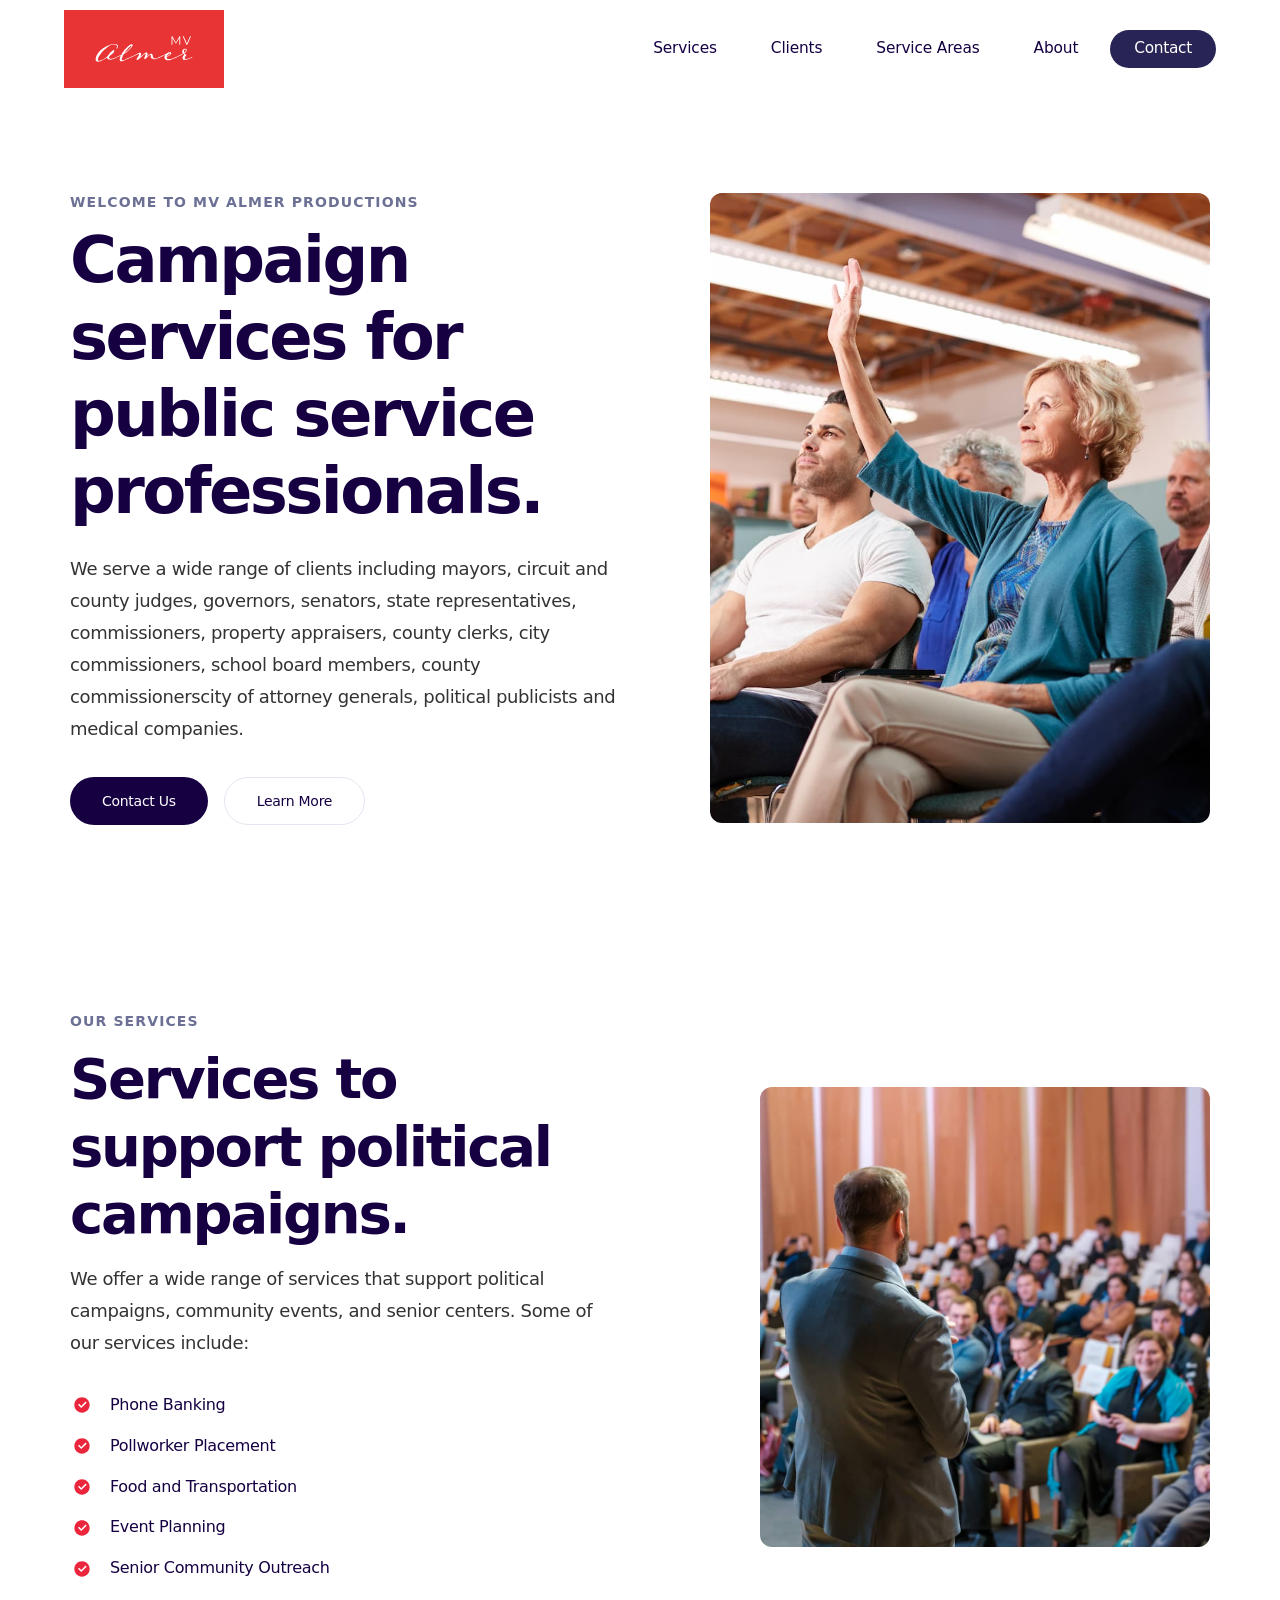
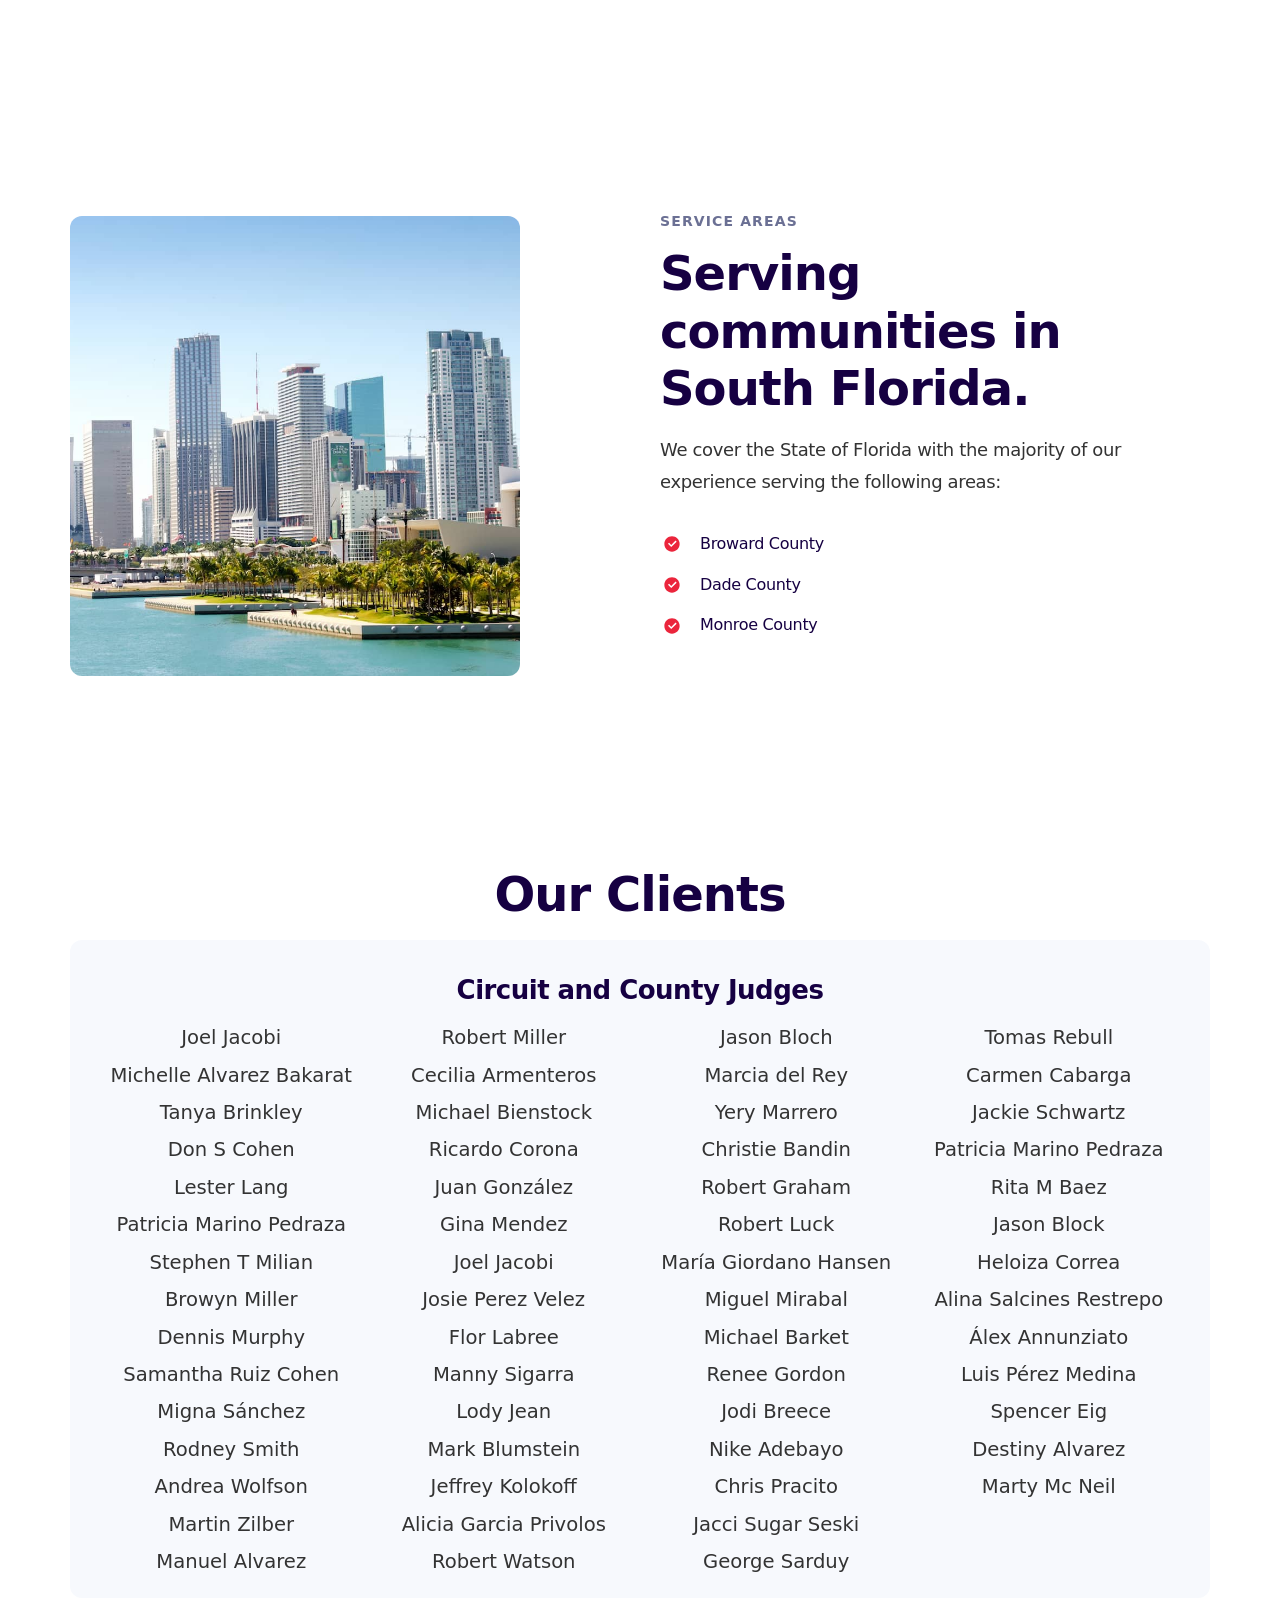
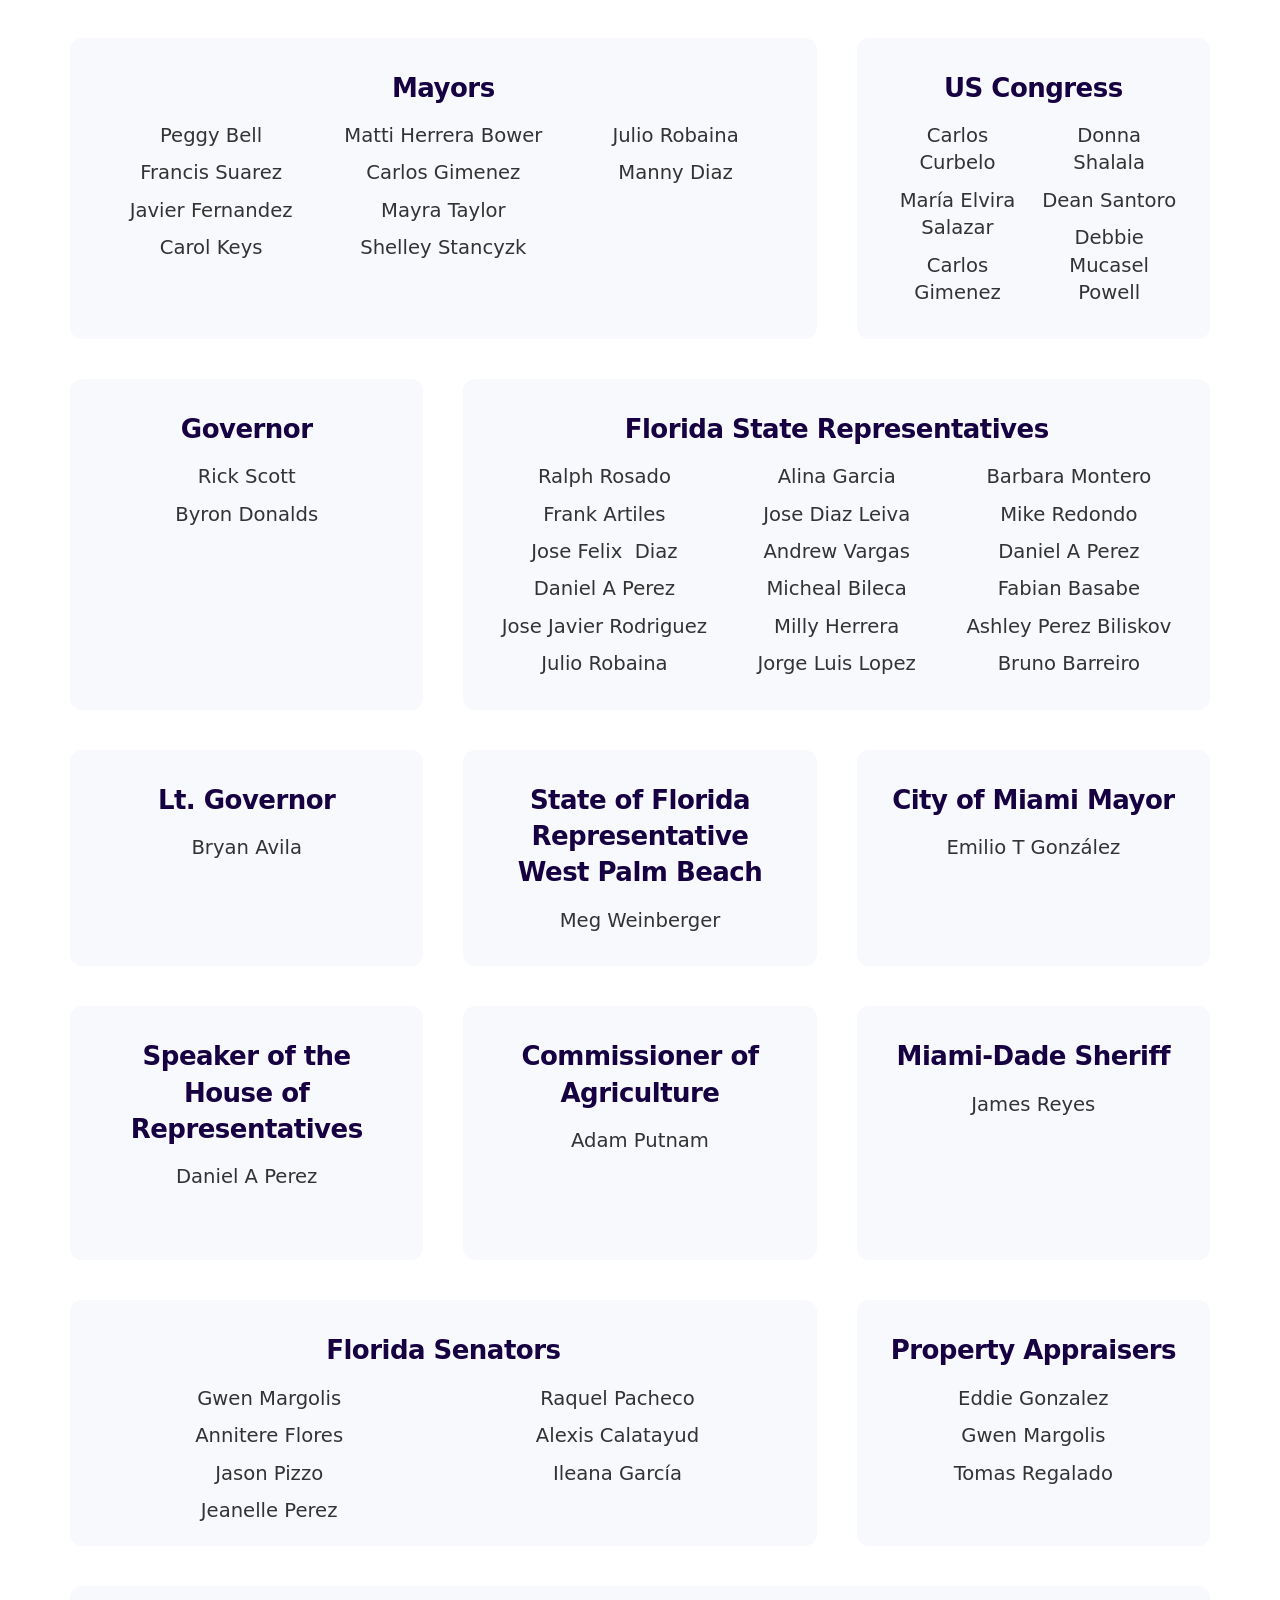
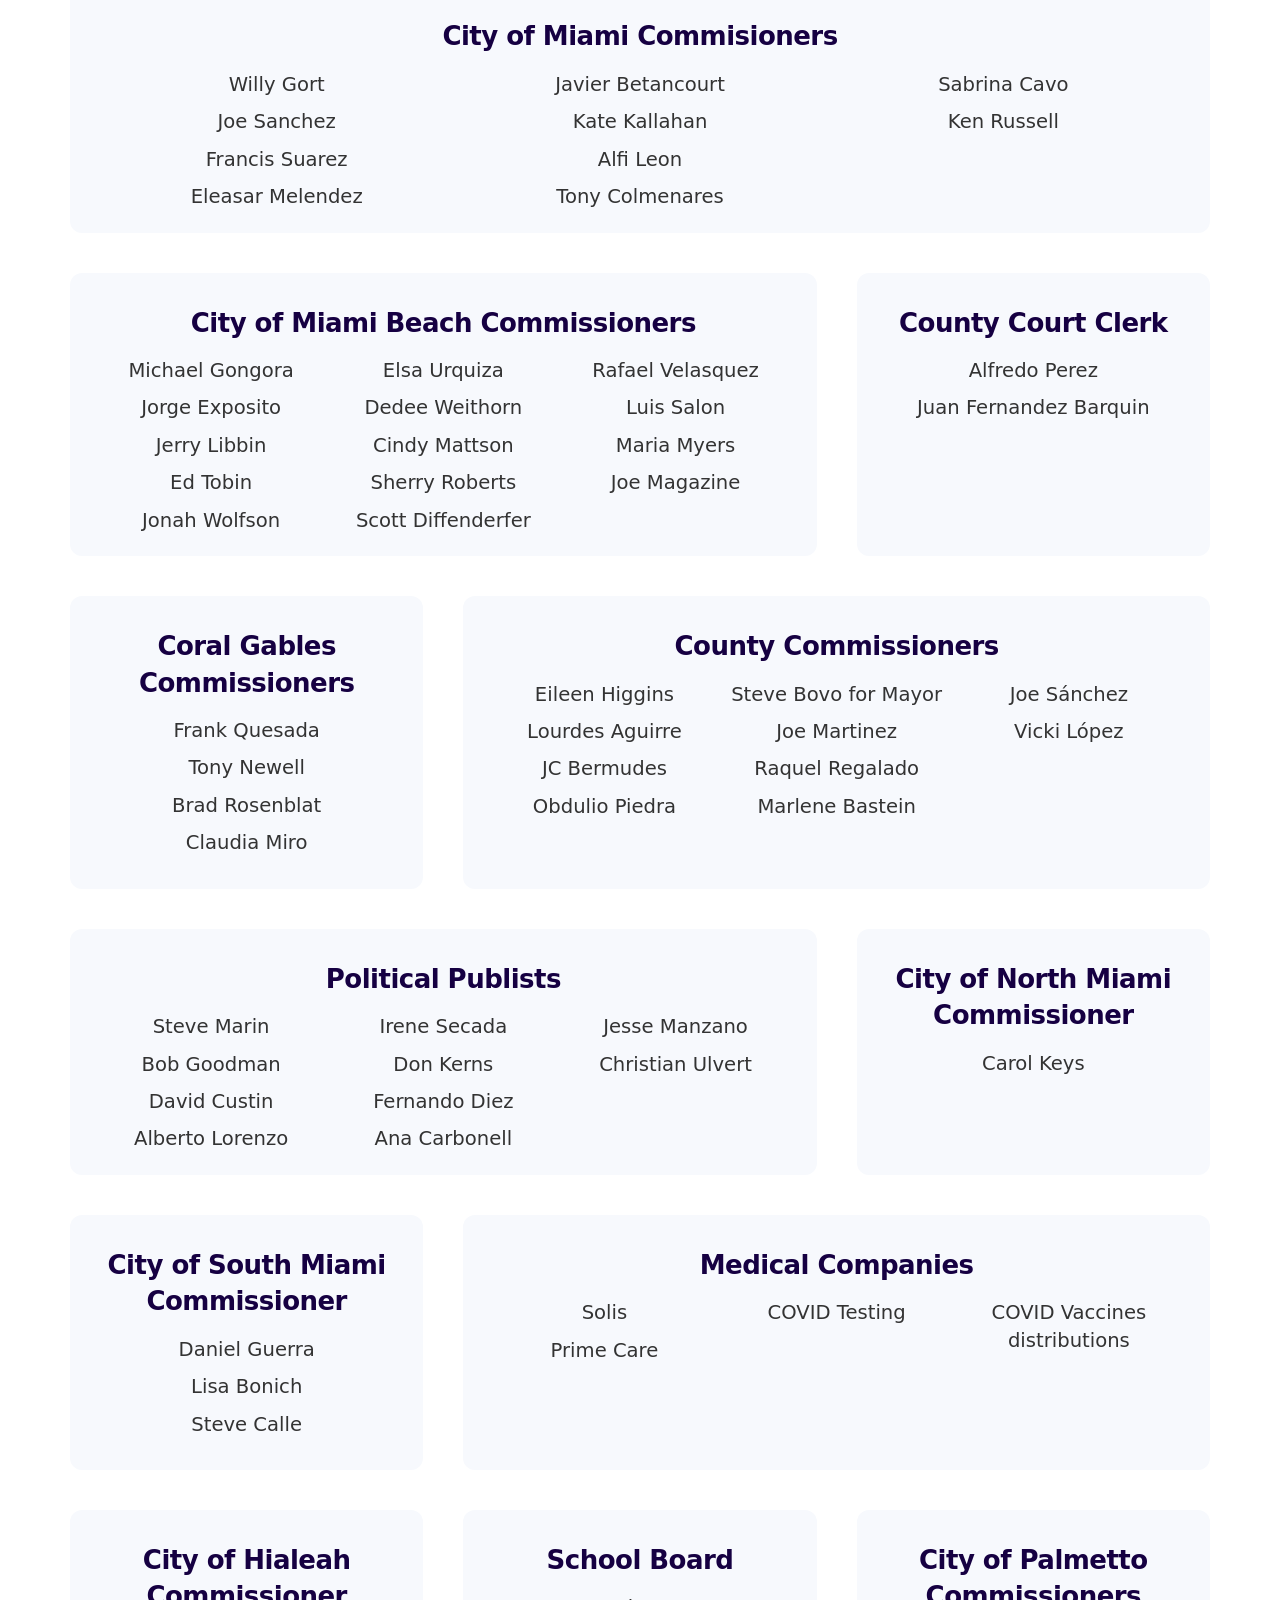
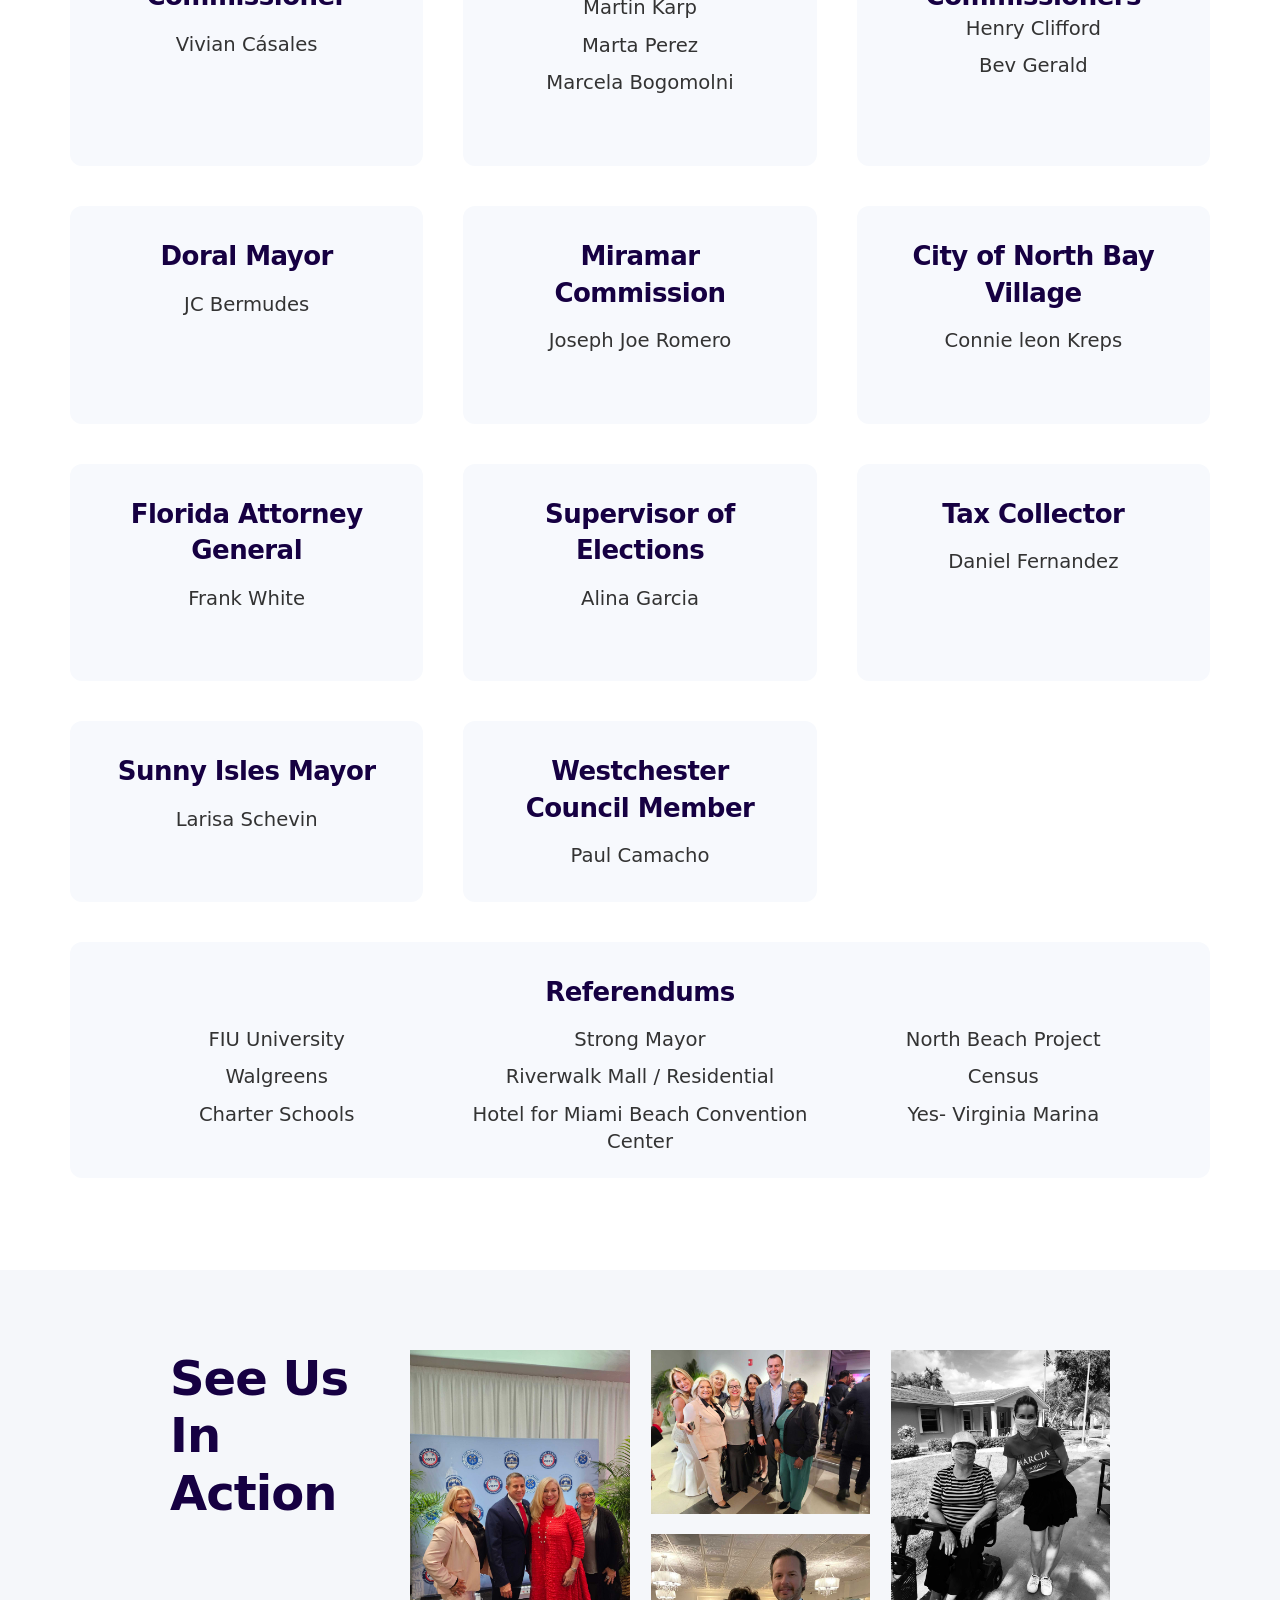
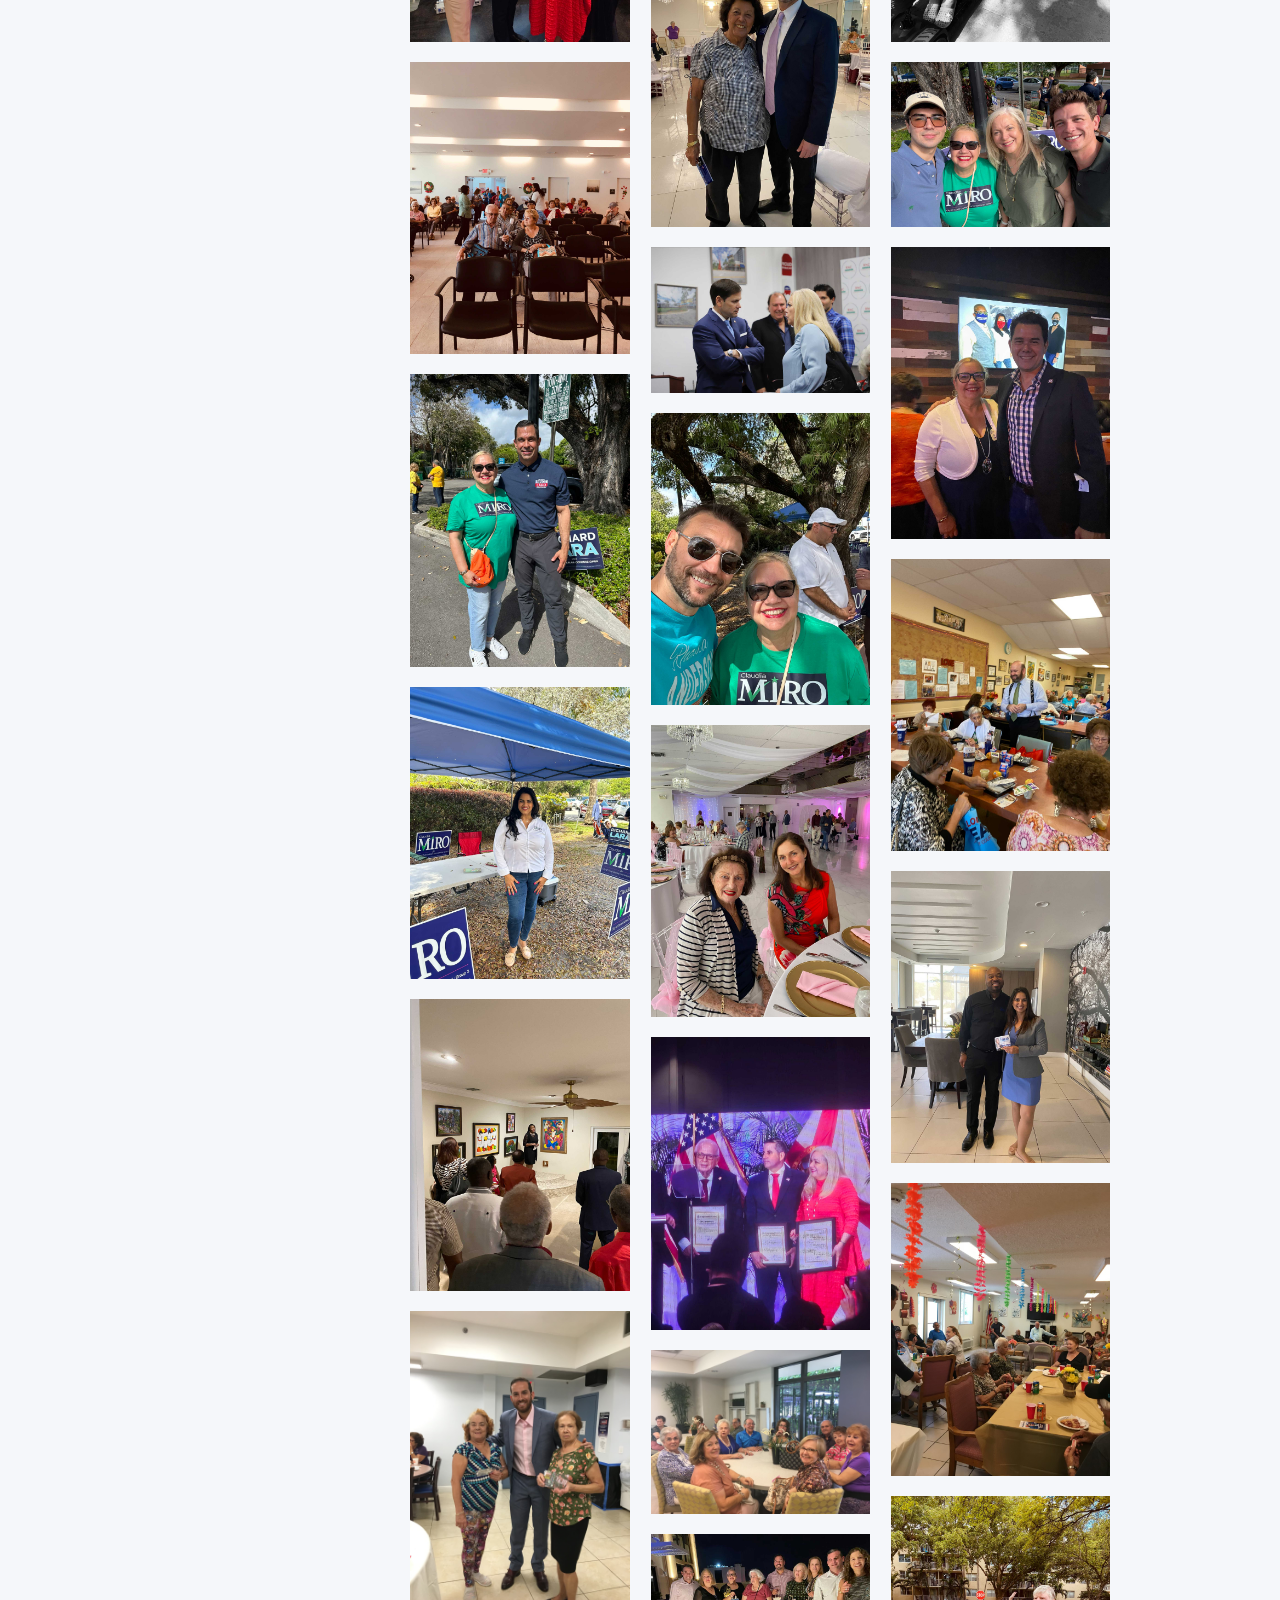
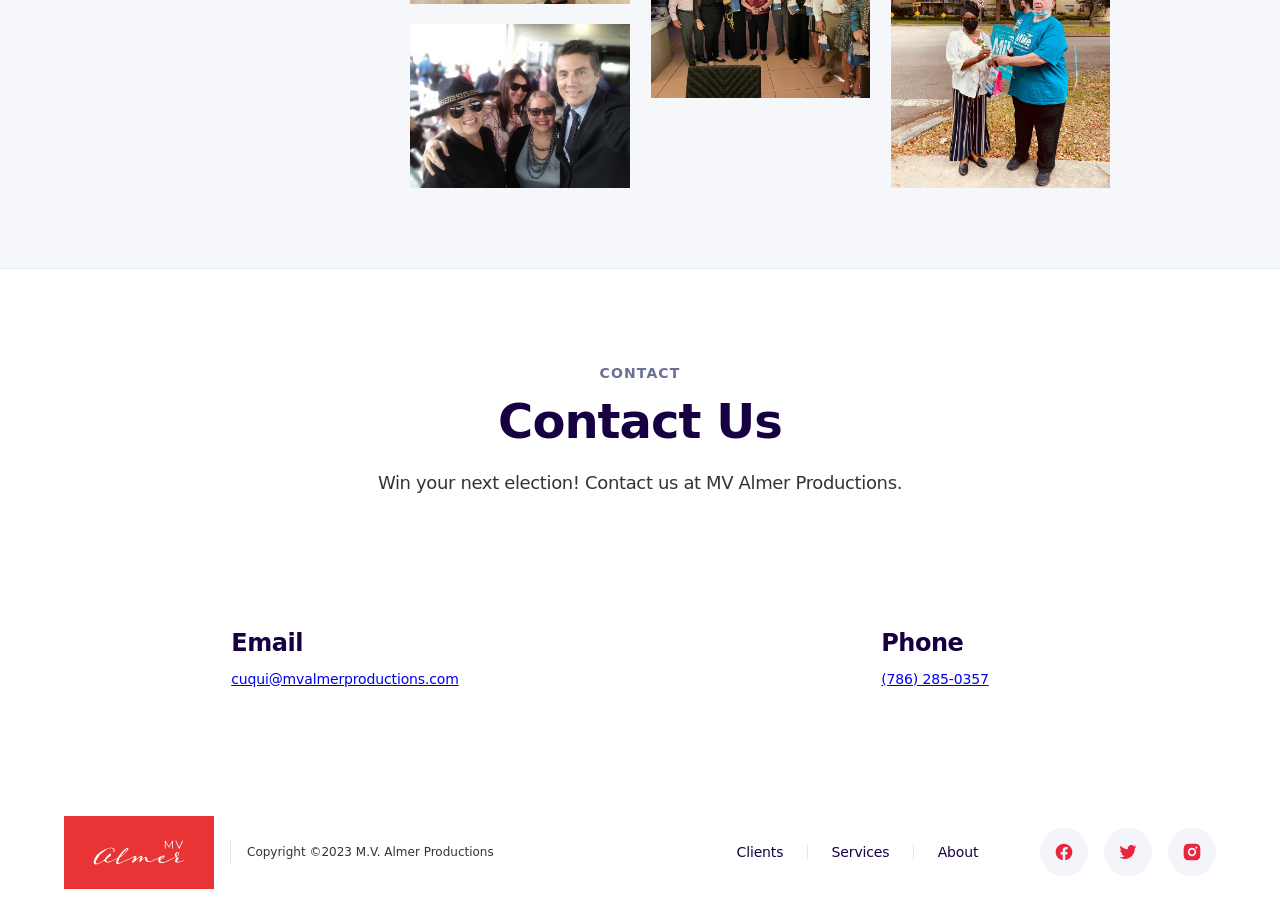
==== commit 2fc3c11c: "Update client listings and add new office categories" ====
--- a/index.html
+++ b/index.html
@@ -174,7 +174,7 @@
             <p>Browyn Miller</p>
             <p>Dennis Murphy</p>
             <p>Samantha Ruiz Cohen</p>
-            <p>Magna Sanches Flores</p>
+            <p>Migna Sánchez</p>
             <p>Rodney Smith</p>
             <p>Andrea Wolfson</p>
             <p>Martin Zilber</p>
@@ -213,10 +213,15 @@
             <p>Carmen Cabarga</p>
             <p>Jackie Schwartz</p>
             <p>Patricia Marino Pedraza</p>
-            <p>Rita Baez</p>
+            <p>Rita M Baez</p>
             <p>Jason Block</p>
             <p>Heloiza Correa</p>
             <p>Alina Salcines Restrepo</p>
+            <p>Álex Annunziato</p>
+            <p>Luis Pérez Medina</p>
+            <p>Spencer Eig</p>
+            <p>Destiny Alvarez</p>
+            <p>Marty Mc Neil</p>
           </div>
         </div>
         <div id="w-node-_7c68cd8e-4fea-d806-a453-b6d756bfbc3c-85036b27" class="f-feature-card-filled">
@@ -255,7 +260,7 @@
           </div>
           <div class="full-width _1col w-richtext">
             <p>Rick Scott</p>
-            <p>‍</p>
+            <p>Byron Donalds</p>
           </div>
         </div>
         <div id="w-node-ed0c7502-8838-b177-df5a-ef93112955da-85036b27" class="f-feature-card-filled">
@@ -277,10 +282,34 @@
             <p>Jorge Luis Lopez</p>
             <p>Barbara Montero</p>
             <p>Mike Redondo</p>
-            <p>Alina Garcia</p>
             <p>Daniel A Perez</p>
+            <p>Fabian Basabe</p>
+            <p>Ashley Perez Biliskov</p>
+            <p>Bruno Barreiro</p>
+          </div>
+        </div>
+        <div class="f-feature-card-filled">
+          <div class="f-margin-bottom-131">
+            <h5 class="f-h5-heading">Lt. Governor</h5>
+          </div>
+          <div class="full-width _1col w-richtext">
+            <p>Bryan Avila</p>
+          </div>
+        </div>
+        <div class="f-feature-card-filled">
+          <div class="f-margin-bottom-131">
+            <h5 class="f-h5-heading">State of Florida Representative West Palm Beach</h5>
+          </div>
+          <div class="full-width _1col w-richtext">
             <p>Meg Weinberger</p>
-            <p>Fabian Basabe</p>
+          </div>
+        </div>
+        <div class="f-feature-card-filled">
+          <div class="f-margin-bottom-131">
+            <h5 class="f-h5-heading">City of Miami Mayor</h5>
+          </div>
+          <div class="full-width _1col w-richtext">
+            <p>Emilio T González</p>
           </div>
         </div>
         <div class="f-feature-card-filled">
@@ -320,6 +349,8 @@
             <p>Jason Pizzo</p>
             <p>Jeanelle Perez</p>
             <p>Raquel Pacheco</p>
+            <p>Alexis Calatayud</p>
+            <p>Ileana García</p>
           </div>
         </div>
         <div class="f-feature-card-filled">
@@ -346,6 +377,7 @@
             <p>Alfi Leon</p>
             <p>Tony Colmenares</p>
             <p>Sabrina Cavo</p>
+            <p>Ken Russell</p>
           </div>
         </div>
         <div id="w-node-_16420e21-514c-2ea7-feb2-70cbc46cfde2-85036b27" class="f-feature-card-filled">
@@ -386,7 +418,7 @@
             <p>Frank Quesada</p>
             <p>Tony Newell</p>
             <p>Brad Rosenblat</p>
-            <p>‍</p>
+            <p>Claudia Miro</p>
           </div>
         </div>
         <div id="w-node-_8c045038-bab0-19ea-70a7-40a5f05f9dc1-85036b27" class="f-feature-card-filled">
@@ -402,6 +434,8 @@
             <p>Joe Martinez</p>
             <p>Raquel Regalado</p>
             <p>Marlene Bastein</p>
+            <p>Joe Sánchez</p>
+            <p>Vicki López</p>
           </div>
         </div>
         <div id="w-node-a21a6e2c-2f04-02cc-13fb-2a4c1263a3d0-85036b27" class="f-feature-card-filled">
@@ -417,7 +451,8 @@
             <p>Don Kerns</p>
             <p>Fernando Diez</p>
             <p>Ana Carbonell</p>
-            <p>‍</p>
+            <p>Jesse Manzano</p>
+            <p>Christian Ulvert</p>
           </div>
         </div>
         <div class="f-feature-card-filled">
@@ -435,7 +470,8 @@
           </div>
           <div class="full-width _1col w-richtext">
             <p>Daniel Guerra</p>
-            <p>‍</p>
+            <p>Lisa Bonich</p>
+            <p>Steve Calle</p>
           </div>
         </div>
         <div id="w-node-e045193d-2665-b0d6-ce87-605abc52aa45-85036b27" class="f-feature-card-filled">
@@ -465,7 +501,7 @@
           <div class="full-width _1col w-richtext">
             <p>Martin Karp</p>
             <p>Marta Perez</p>
-            <p>Marcela</p>
+            <p>Marcela Bogomolni</p>
             <p>‍</p>
           </div>
         </div>
@@ -530,6 +566,22 @@
           <div class="full-width _1col w-richtext">
             <p>Daniel Fernandez</p>
             <p>‍</p>
+          </div>
+        </div>
+        <div class="f-feature-card-filled">
+          <div class="f-margin-bottom-131">
+            <h5 class="f-h5-heading">Sunny Isles Mayor</h5>
+          </div>
+          <div class="full-width _1col w-richtext">
+            <p>Larisa Schevin</p>
+          </div>
+        </div>
+        <div class="f-feature-card-filled">
+          <div class="f-margin-bottom-131">
+            <h5 class="f-h5-heading">Westchester Council Member</h5>
+          </div>
+          <div class="full-width _1col w-richtext">
+            <p>Paul Camacho</p>
           </div>
         </div>
         <div id="w-node-_7c68cd8e-4fea-d806-a453-b6d756bfbc4c-85036b27" class="f-feature-card-filled">
@@ -545,7 +597,7 @@
             <p>Hotel for Miami Beach Convention Center</p>
             <p>North Beach Project</p>
             <p>Census</p>
-            <p>‍</p>
+            <p>Yes- Virginia Marina</p>
           </div>
         </div>
       </div>
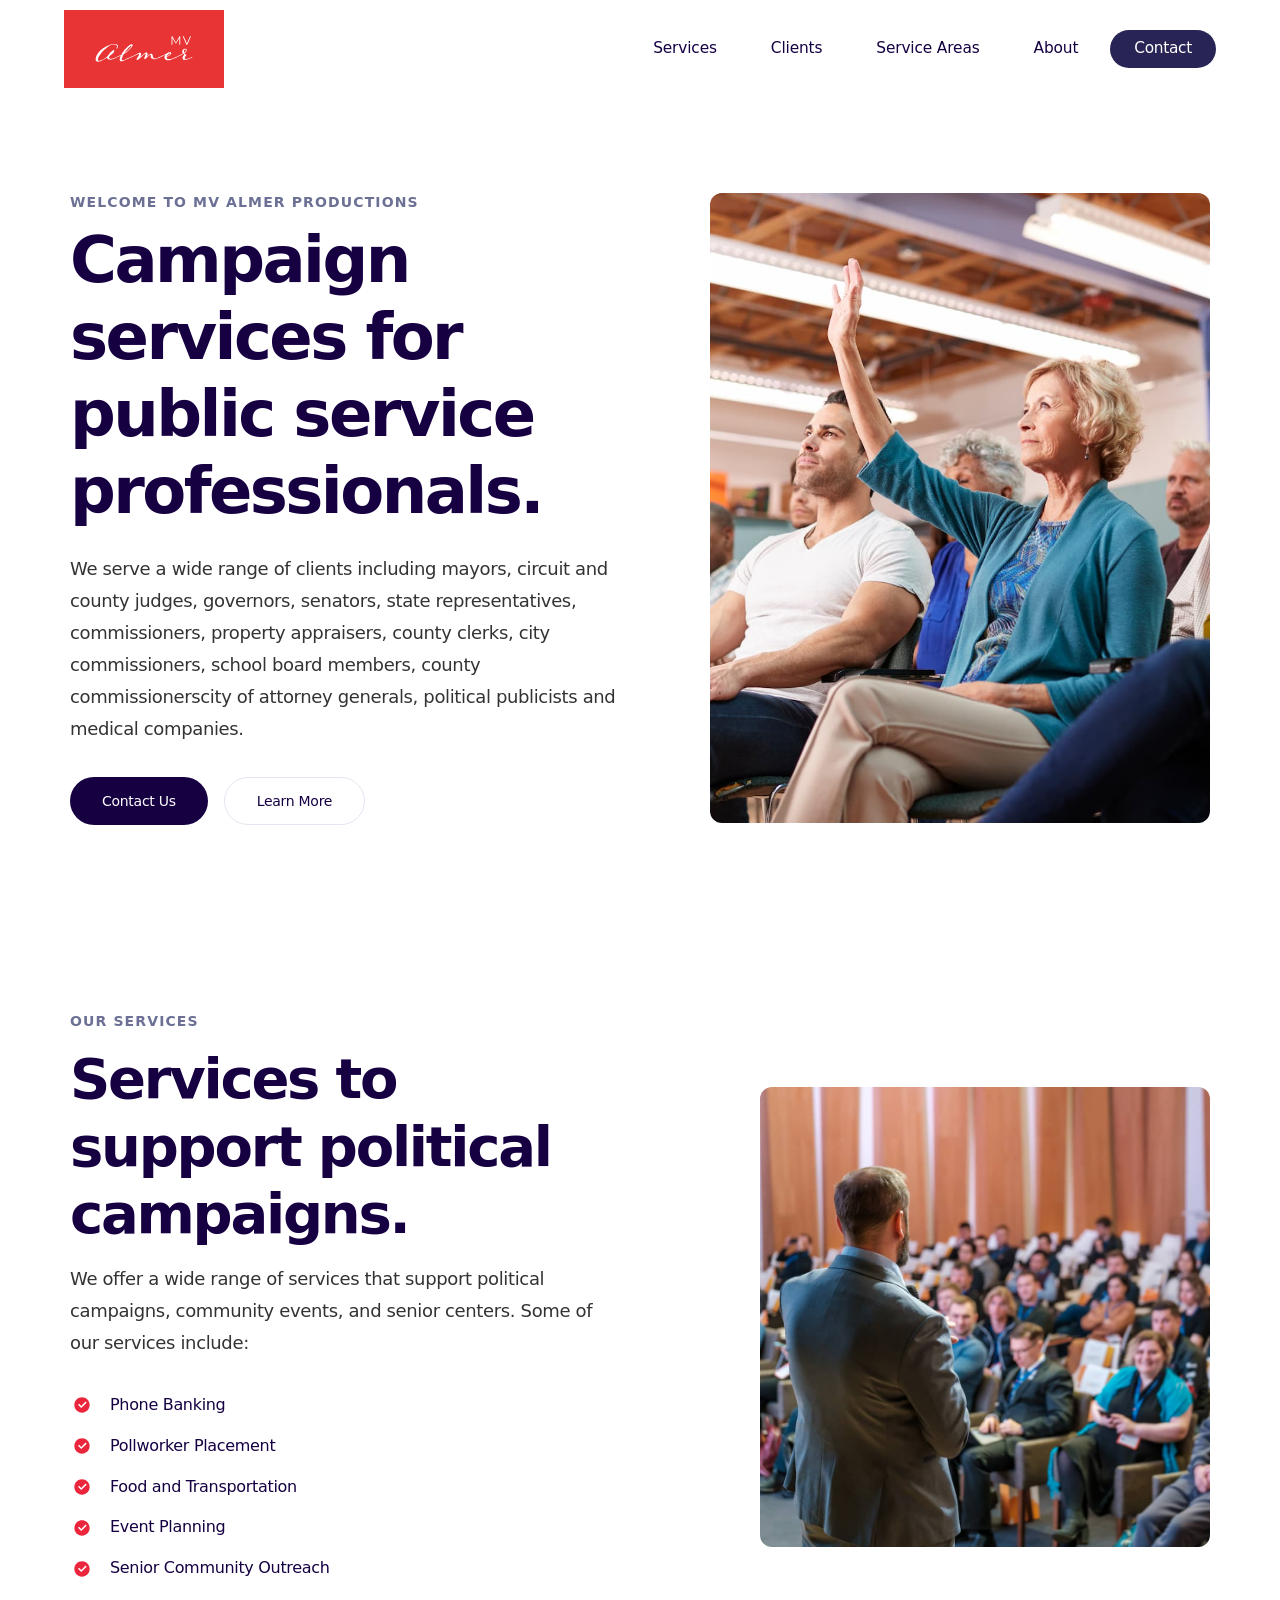
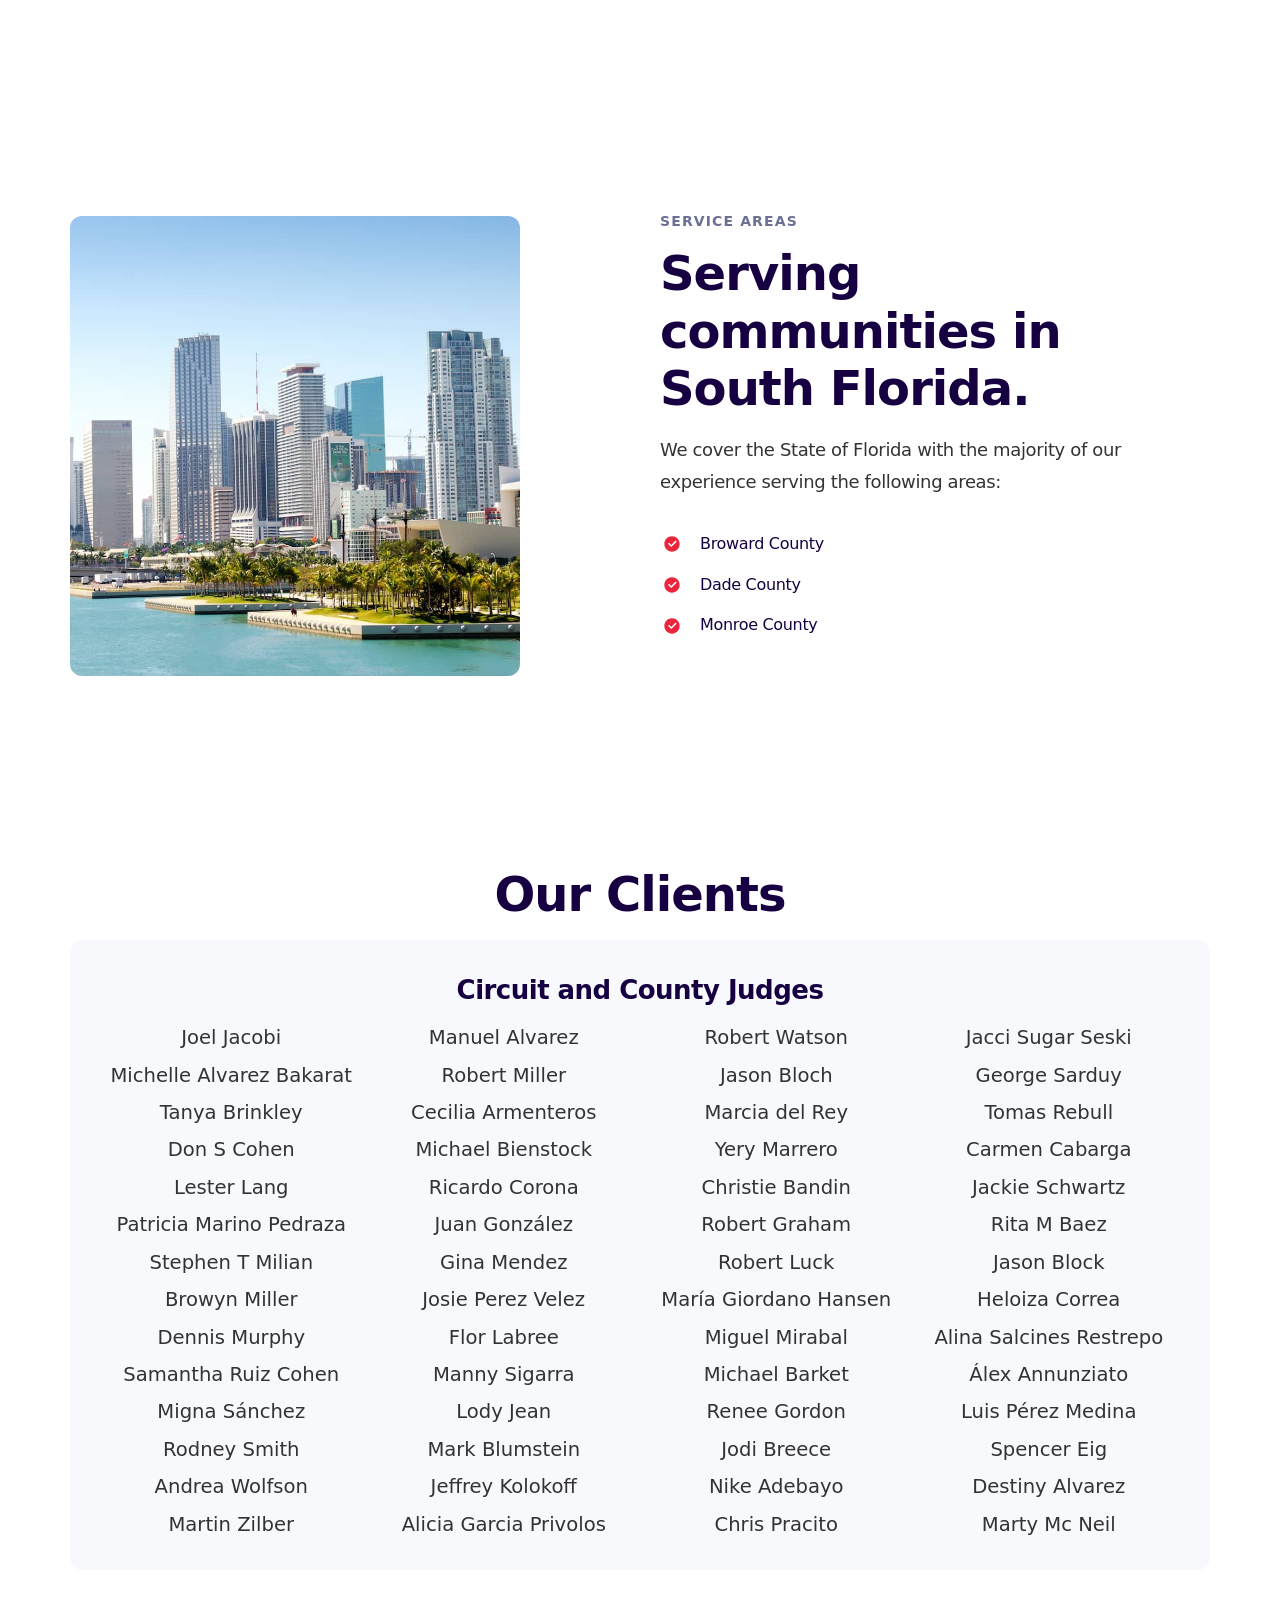
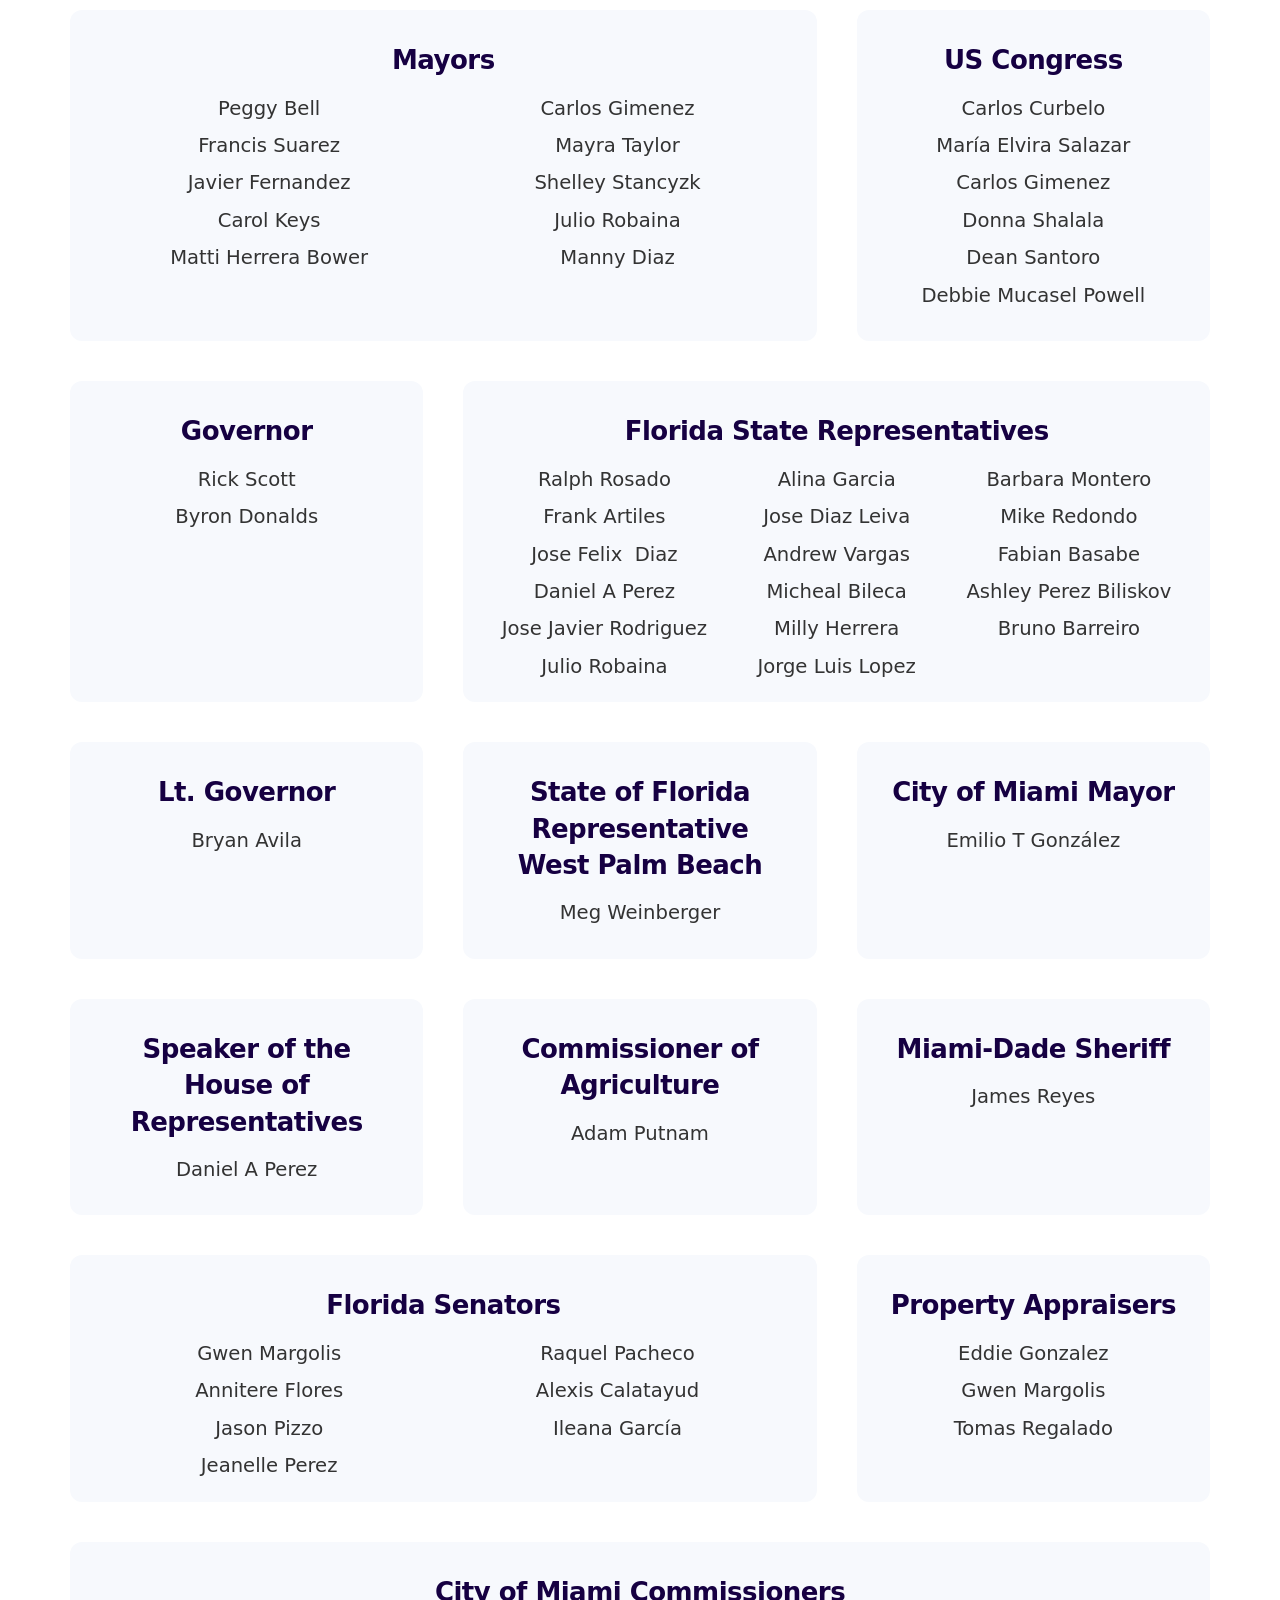
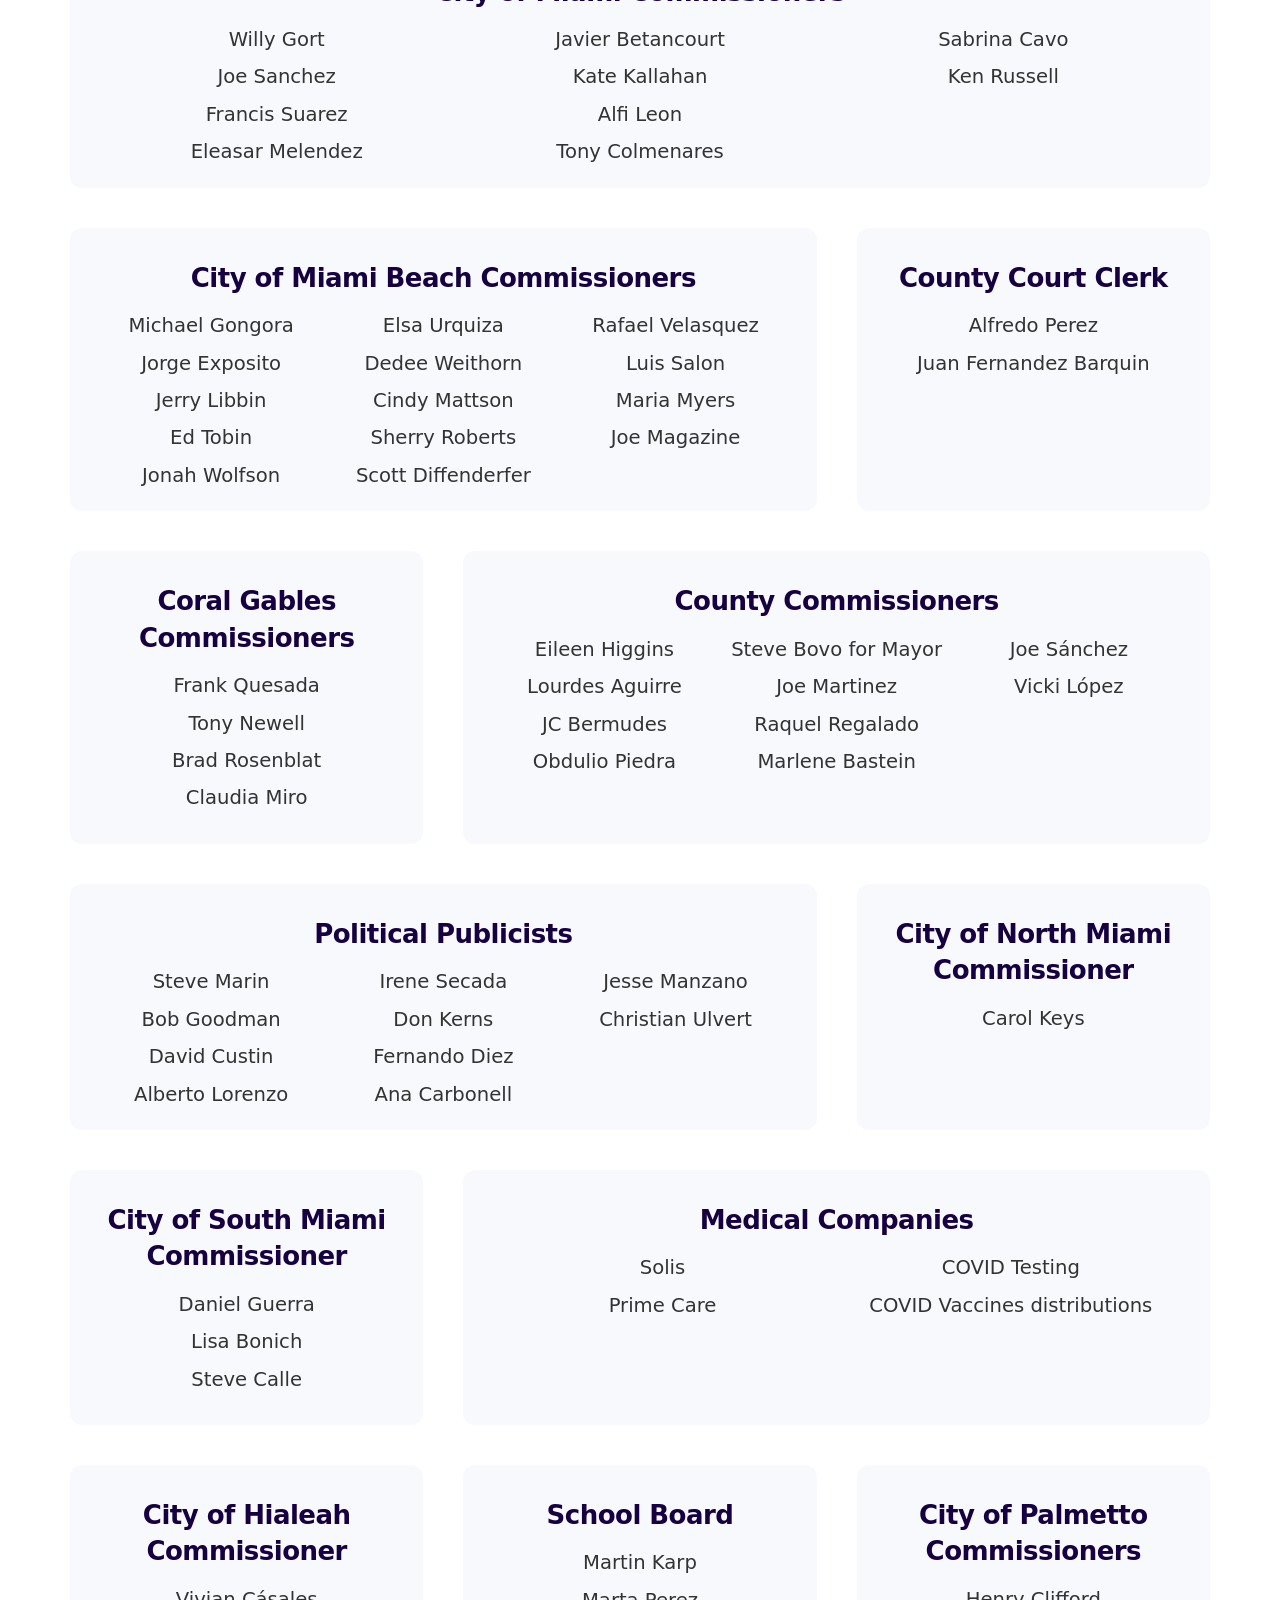
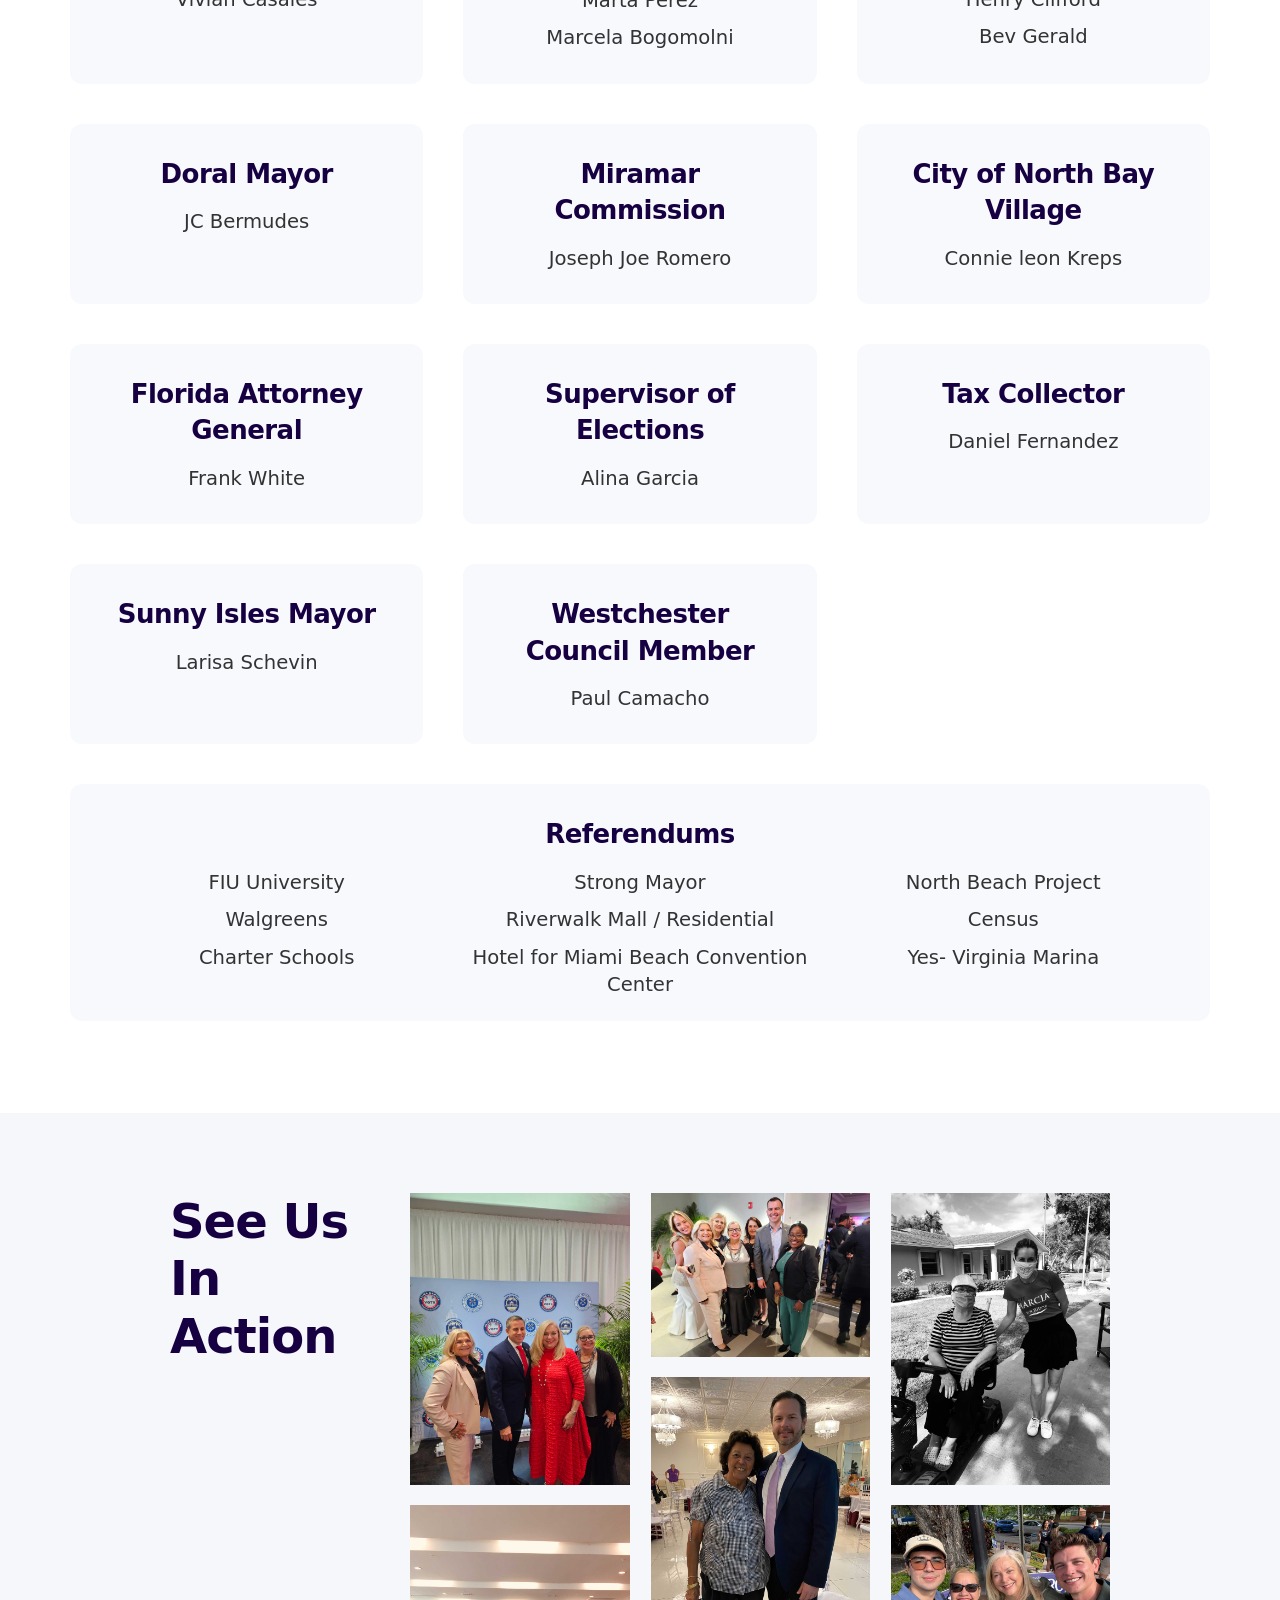
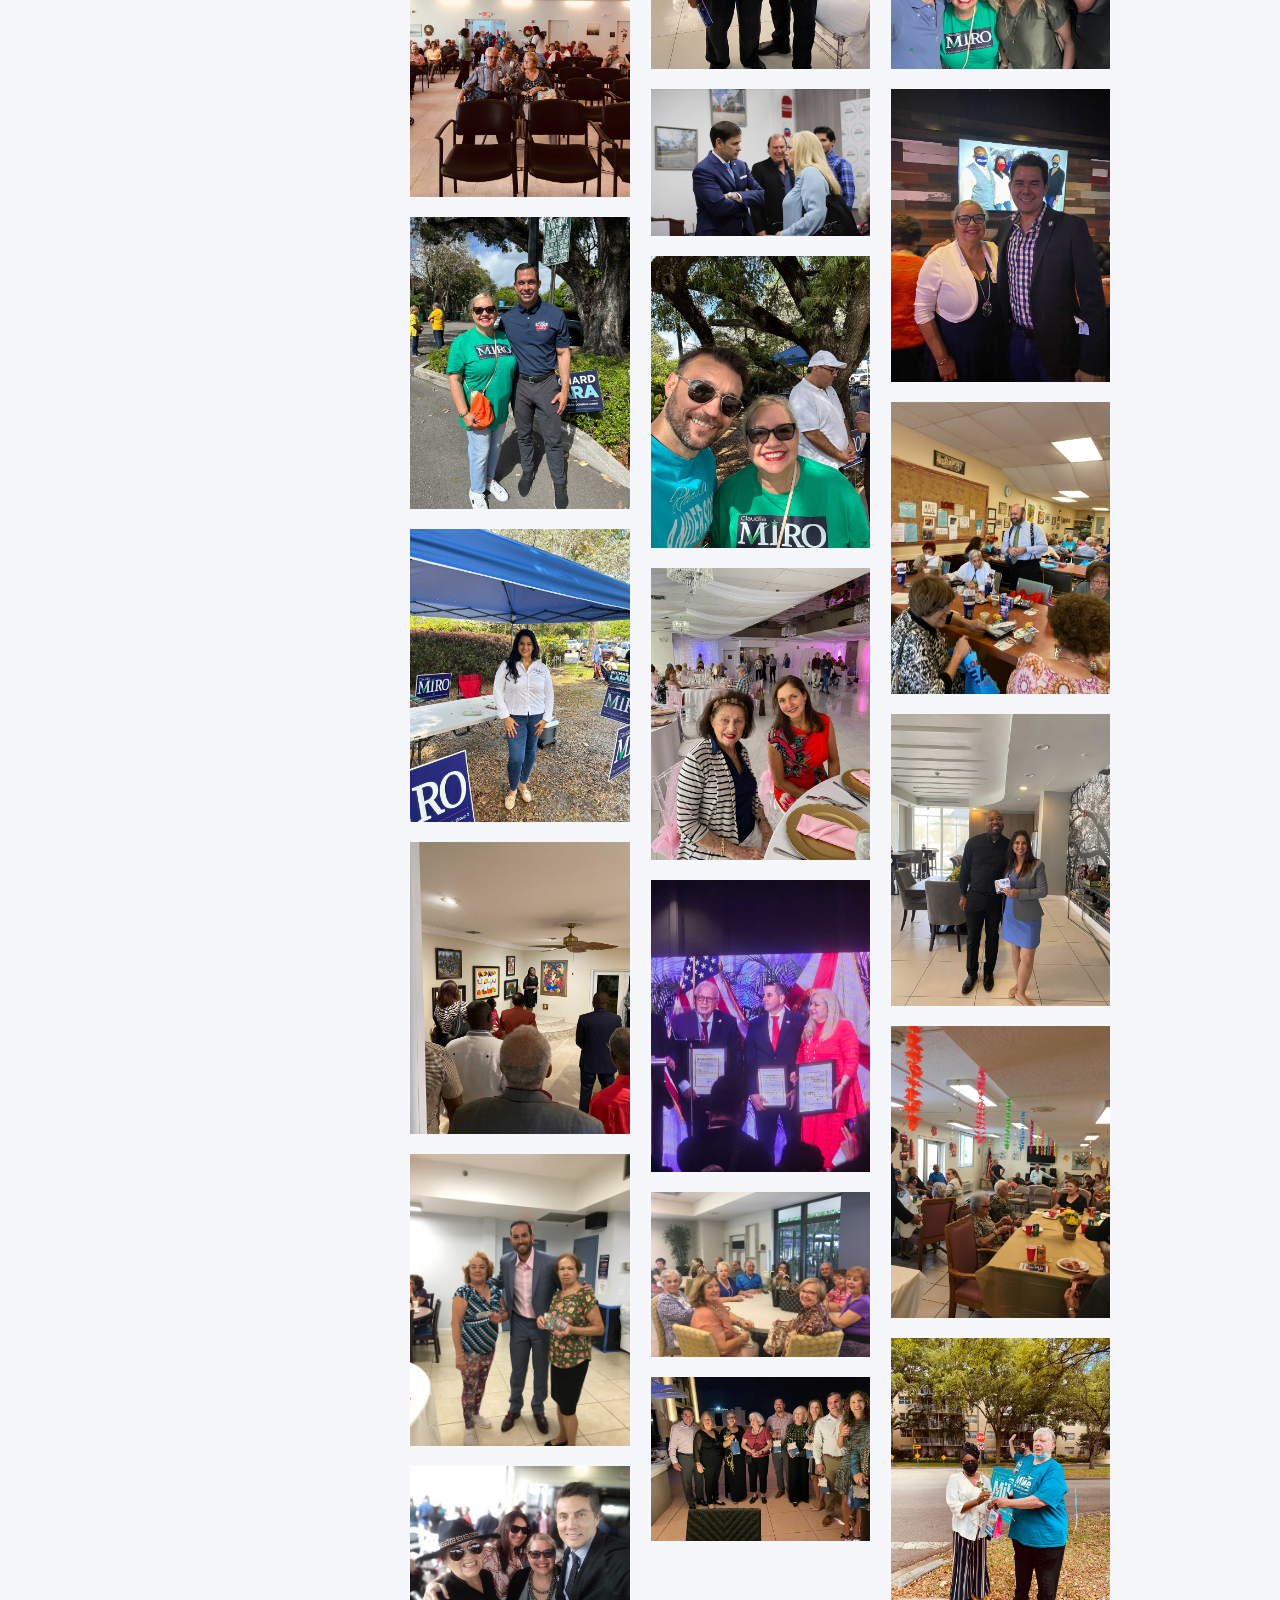
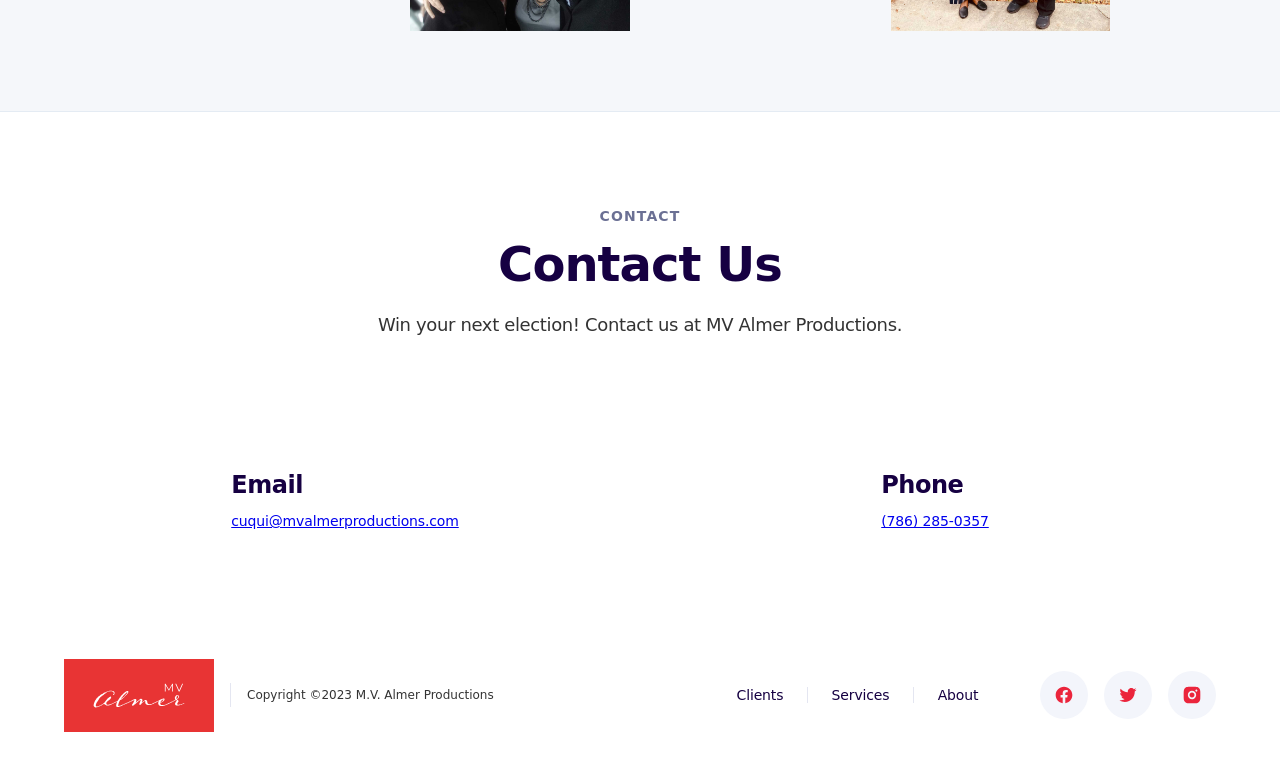
==== commit 7bd698e2: "Fix client card CSS column layout, heading nesting, typos, and duplicate entries" ====
--- a/index.html
+++ b/index.html
@@ -185,7 +185,6 @@
             <p>Ricardo Corona</p>
             <p>Juan González</p>
             <p>Gina Mendez</p>
-            <p>Joel Jacobi</p>
             <p>Josie Perez Velez</p>
             <p>Flor Labree</p>
             <p>Manny Sigarra</p>
@@ -212,7 +211,6 @@
             <p>Tomas Rebull</p>
             <p>Carmen Cabarga</p>
             <p>Jackie Schwartz</p>
-            <p>Patricia Marino Pedraza</p>
             <p>Rita M Baez</p>
             <p>Jason Block</p>
             <p>Heloiza Correa</p>
@@ -245,7 +243,7 @@
           <div class="f-margin-bottom-131">
             <h5 class="f-h5-heading">US Congress</h5>
           </div>
-          <div class="full-width _2-col w-richtext">
+          <div class="full-width _1col w-richtext">
             <p>Carlos Curbelo</p>
             <p>María Elvira Salazar</p>
             <p>Carlos Gimenez</p>
@@ -282,7 +280,6 @@
             <p>Jorge Luis Lopez</p>
             <p>Barbara Montero</p>
             <p>Mike Redondo</p>
-            <p>Daniel A Perez</p>
             <p>Fabian Basabe</p>
             <p>Ashley Perez Biliskov</p>
             <p>Bruno Barreiro</p>
@@ -318,7 +315,6 @@
           </div>
           <div class="full-width _1col w-richtext">
             <p>Daniel A Perez</p>
-            <p>‍</p>
           </div>
         </div>
         <div class="f-feature-card-filled">
@@ -327,7 +323,6 @@
           </div>
           <div class="full-width _1col w-richtext">
             <p>Adam Putnam</p>
-            <p>‍</p>
           </div>
         </div>
         <div class="f-feature-card-filled">
@@ -336,7 +331,6 @@
           </div>
           <div class="full-width _1col w-richtext">
             <p>James Reyes</p>
-            <p>‍</p>
           </div>
         </div>
         <div id="w-node-_7c68cd8e-4fea-d806-a453-b6d756bfbc64-85036b27" class="f-feature-card-filled">
@@ -365,7 +359,7 @@
         </div>
         <div id="w-node-_0fab0ec0-4930-64ea-6ae6-3a8b87fce8d1-85036b27" class="f-feature-card-filled">
           <div class="f-margin-bottom-131">
-            <h5 class="f-h5-heading">City of Miami Commisioners</h5>
+            <h5 class="f-h5-heading">City of Miami Commissioners</h5>
           </div>
           <div class="full-width w-richtext">
             <p>Willy Gort</p>
@@ -440,7 +434,7 @@
         </div>
         <div id="w-node-a21a6e2c-2f04-02cc-13fb-2a4c1263a3d0-85036b27" class="f-feature-card-filled">
           <div class="f-margin-bottom-131">
-            <h5 class="f-h5-heading">Political Publists</h5>
+            <h5 class="f-h5-heading">Political Publicists</h5>
           </div>
           <div class="full-width w-richtext">
             <p>Steve Marin</p>
@@ -461,7 +455,6 @@
           </div>
           <div class="full-width _1col w-richtext">
             <p>Carol Keys</p>
-            <p>‍</p>
           </div>
         </div>
         <div class="f-feature-card-filled">
@@ -491,7 +484,6 @@
           </div>
           <div class="full-width _1col w-richtext">
             <p>Vivian Cásales</p>
-            <p>‍</p>
           </div>
         </div>
         <div class="f-feature-card-filled">
@@ -502,17 +494,15 @@
             <p>Martin Karp</p>
             <p>Marta Perez</p>
             <p>Marcela Bogomolni</p>
-            <p>‍</p>
           </div>
         </div>
         <div class="f-feature-card-filled">
           <div class="f-margin-bottom-131">
             <h5 class="f-h5-heading">City of Palmetto Commissioners</h5>
-            <div class="full-width _1col w-richtext">
-              <p>Henry Clifford</p>
-              <p>Bev Gerald</p>
-              <p>‍</p>
-            </div>
+          </div>
+          <div class="full-width _1col w-richtext">
+            <p>Henry Clifford</p>
+            <p>Bev Gerald</p>
           </div>
         </div>
         <div class="f-feature-card-filled">
@@ -521,7 +511,6 @@
           </div>
           <div class="full-width _1col w-richtext">
             <p>JC Bermudes</p>
-            <p>‍</p>
           </div>
         </div>
         <div class="f-feature-card-filled">
@@ -538,7 +527,6 @@
           </div>
           <div class="full-width _1col w-richtext">
             <p>Connie leon Kreps</p>
-            <p>‍</p>
           </div>
         </div>
         <div class="f-feature-card-filled">
@@ -547,7 +535,6 @@
           </div>
           <div class="full-width _1col w-richtext">
             <p>Frank White</p>
-            <p>‍</p>
           </div>
         </div>
         <div class="f-feature-card-filled">
@@ -556,7 +543,6 @@
           </div>
           <div class="full-width _1col w-richtext">
             <p>Alina Garcia</p>
-            <p>‍</p>
           </div>
         </div>
         <div class="f-feature-card-filled">
@@ -565,7 +551,6 @@
           </div>
           <div class="full-width _1col w-richtext">
             <p>Daniel Fernandez</p>
-            <p>‍</p>
           </div>
         </div>
         <div class="f-feature-card-filled">
--- a/css/mvap.webflow.css
+++ b/css/mvap.webflow.css
@@ -942,7 +942,7 @@
   column-count: 1;
 }
 
-.full-width._2-col {
+.full-width._2-col, .full-width._2col {
   column-count: 2;
 }
 
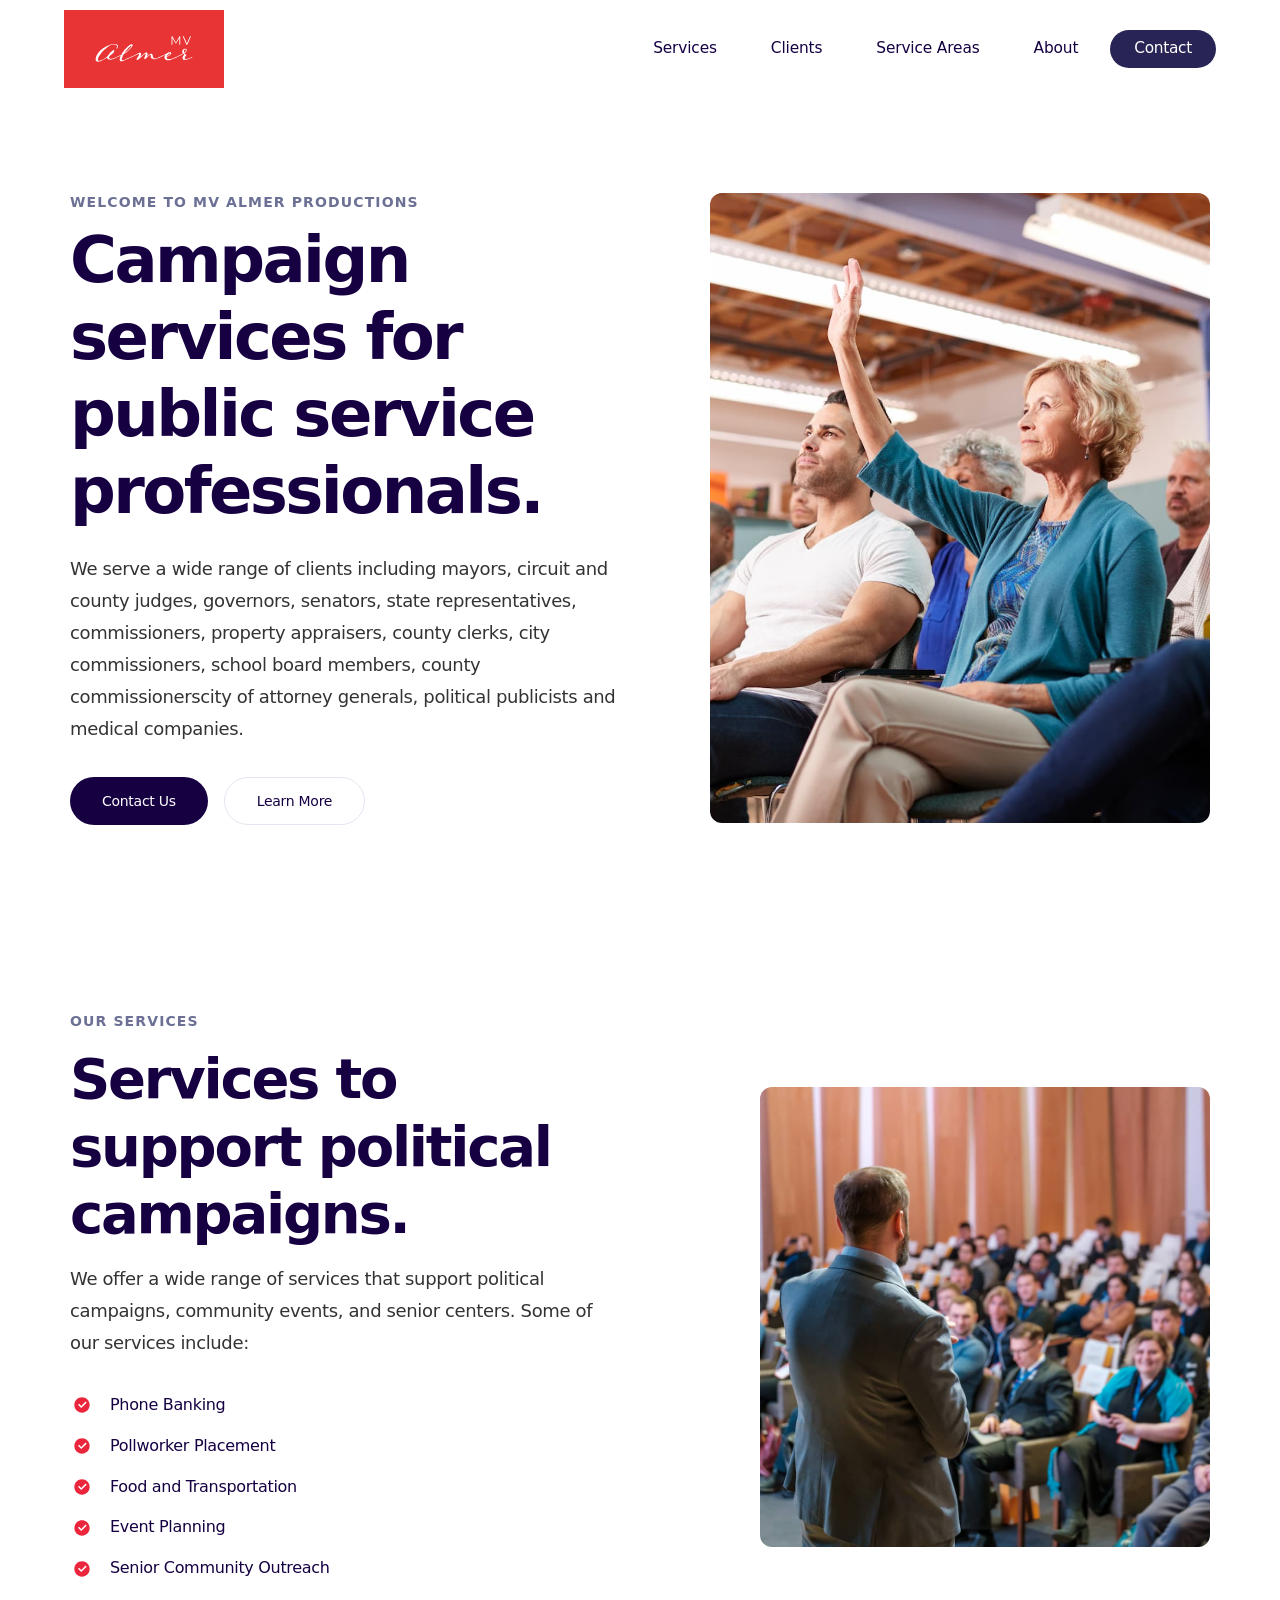
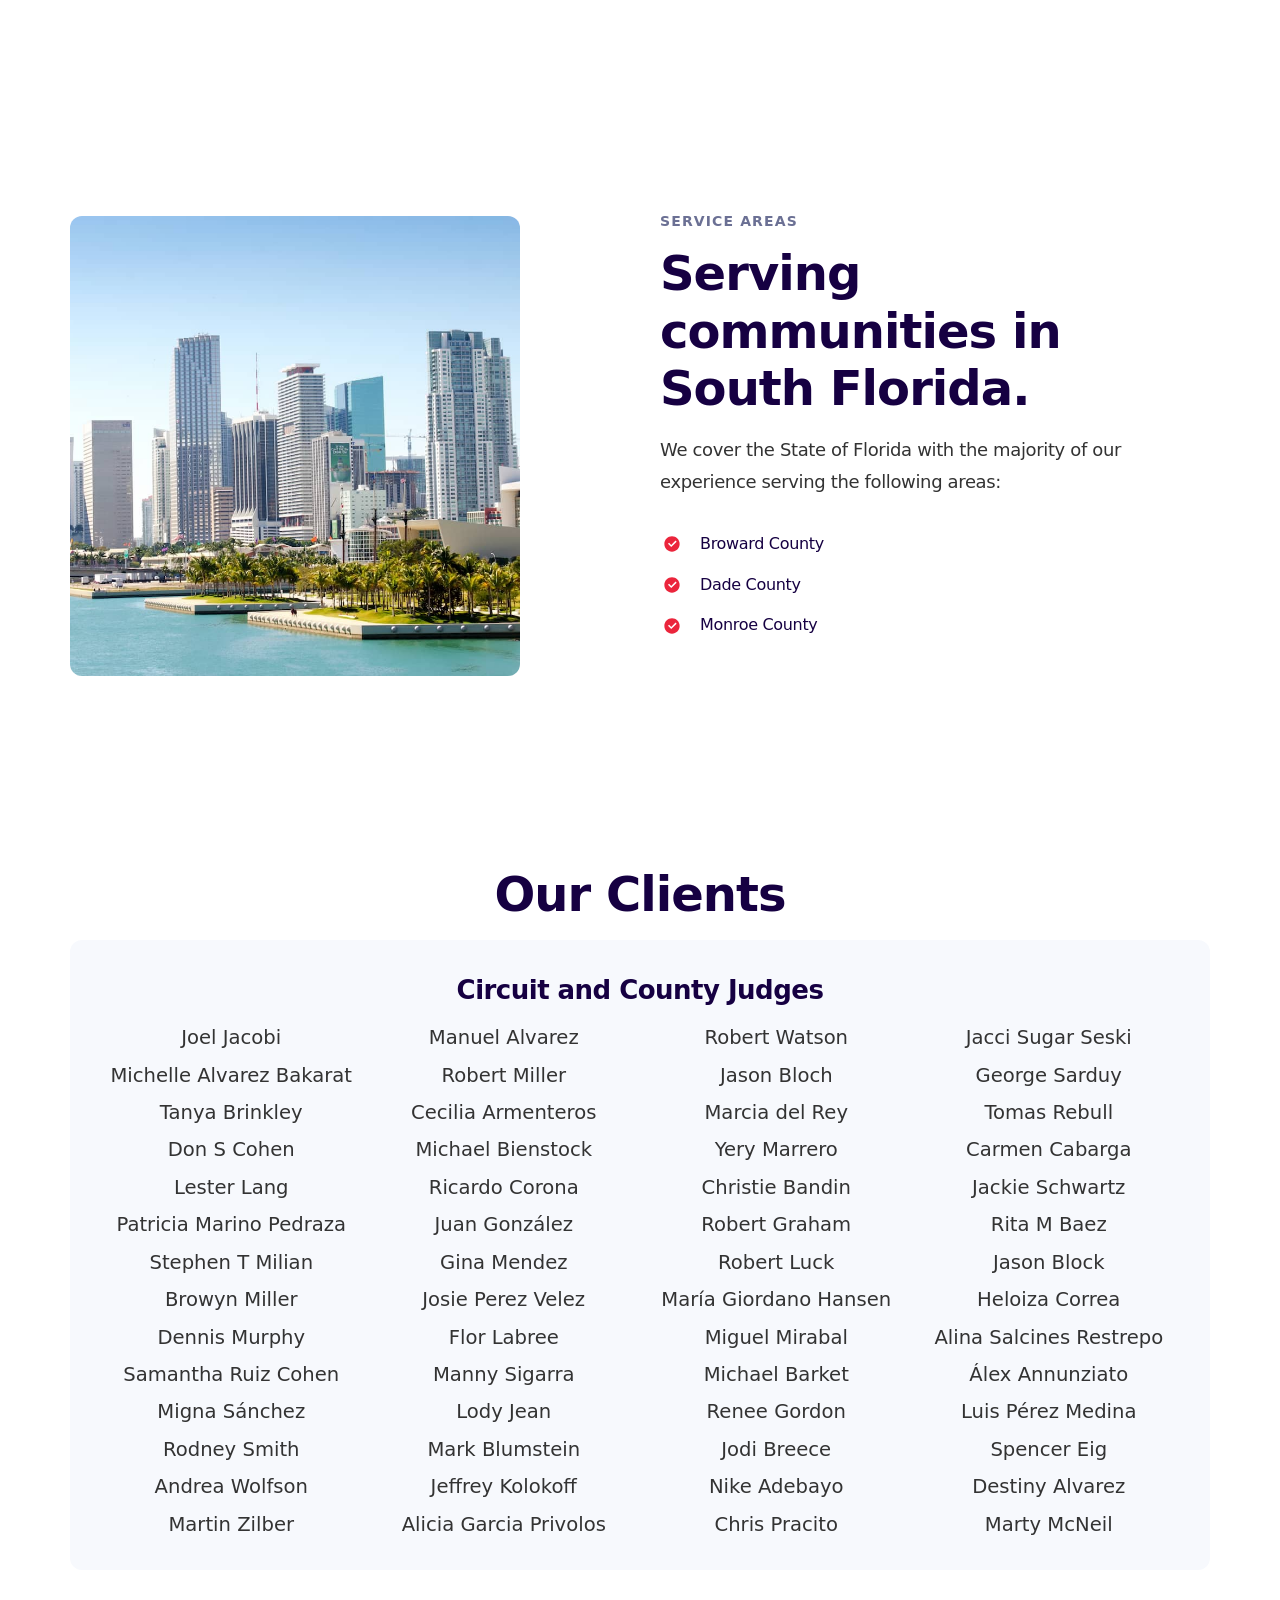
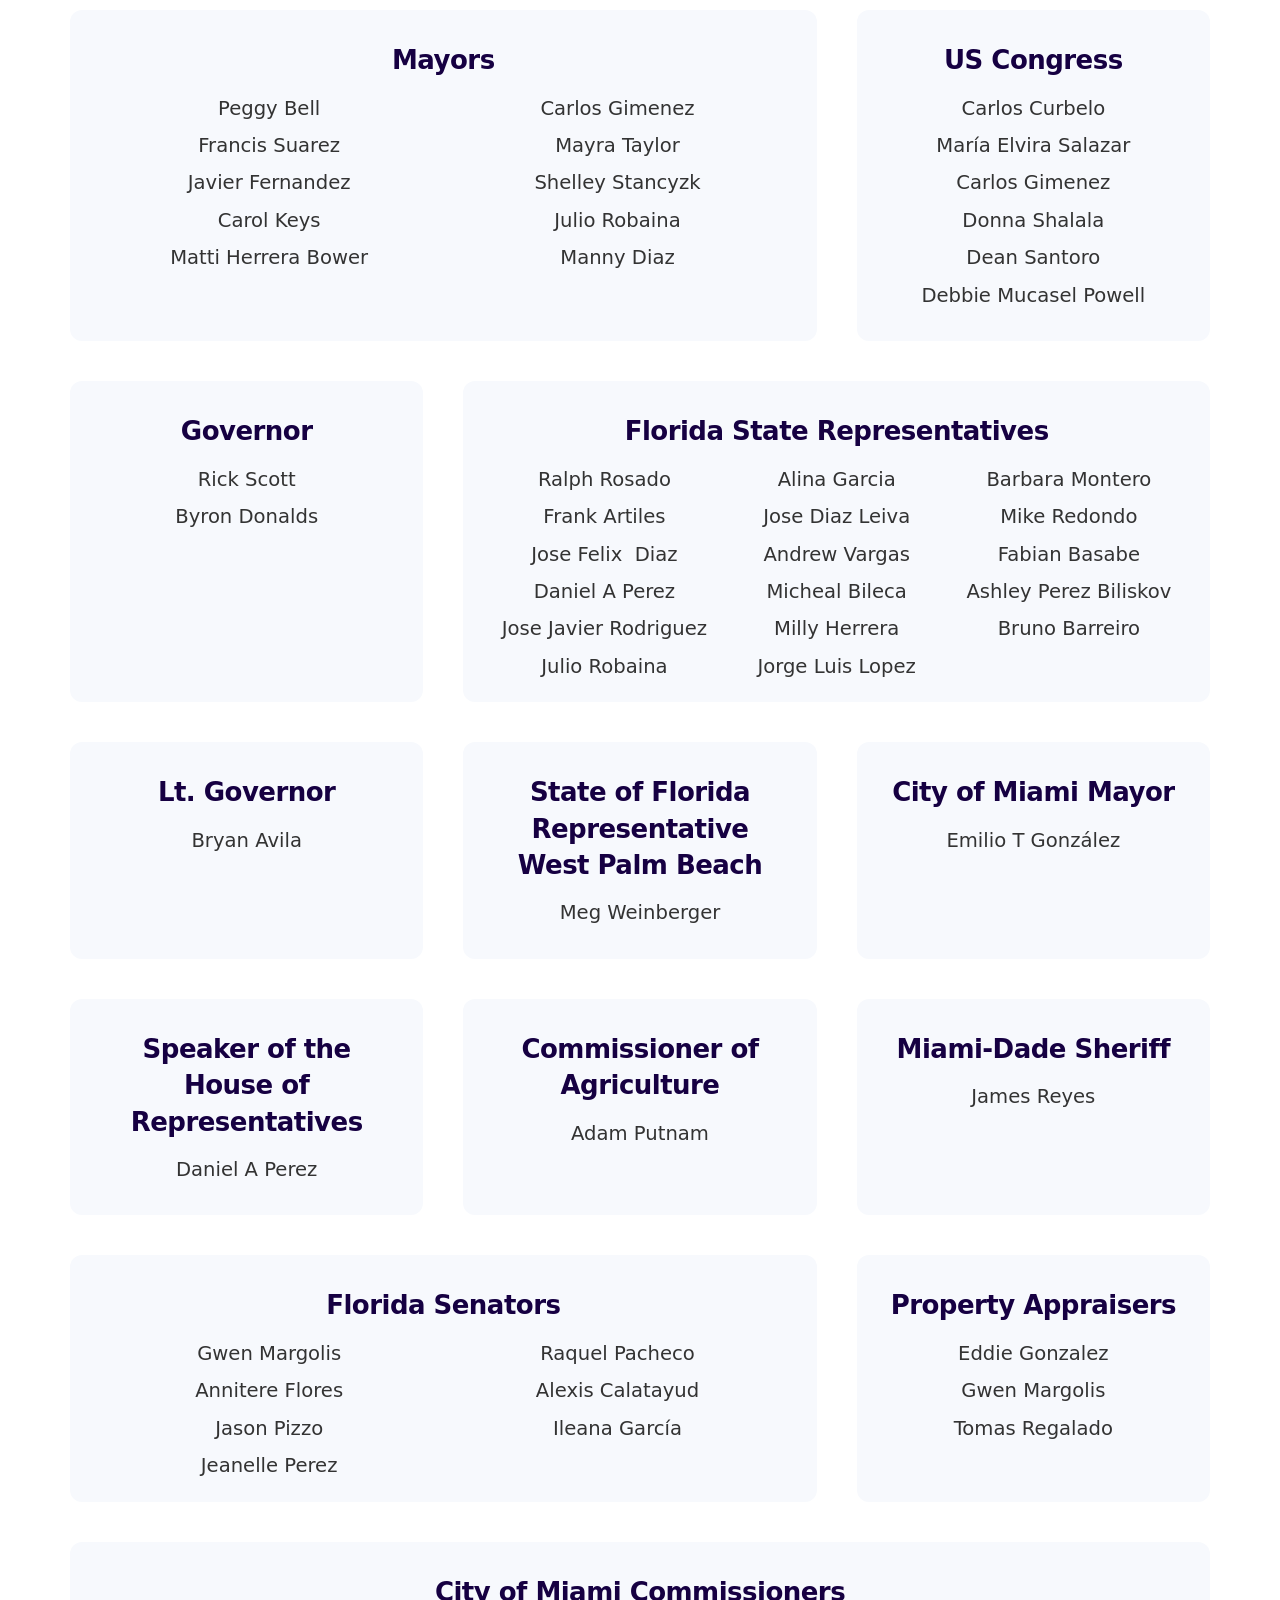
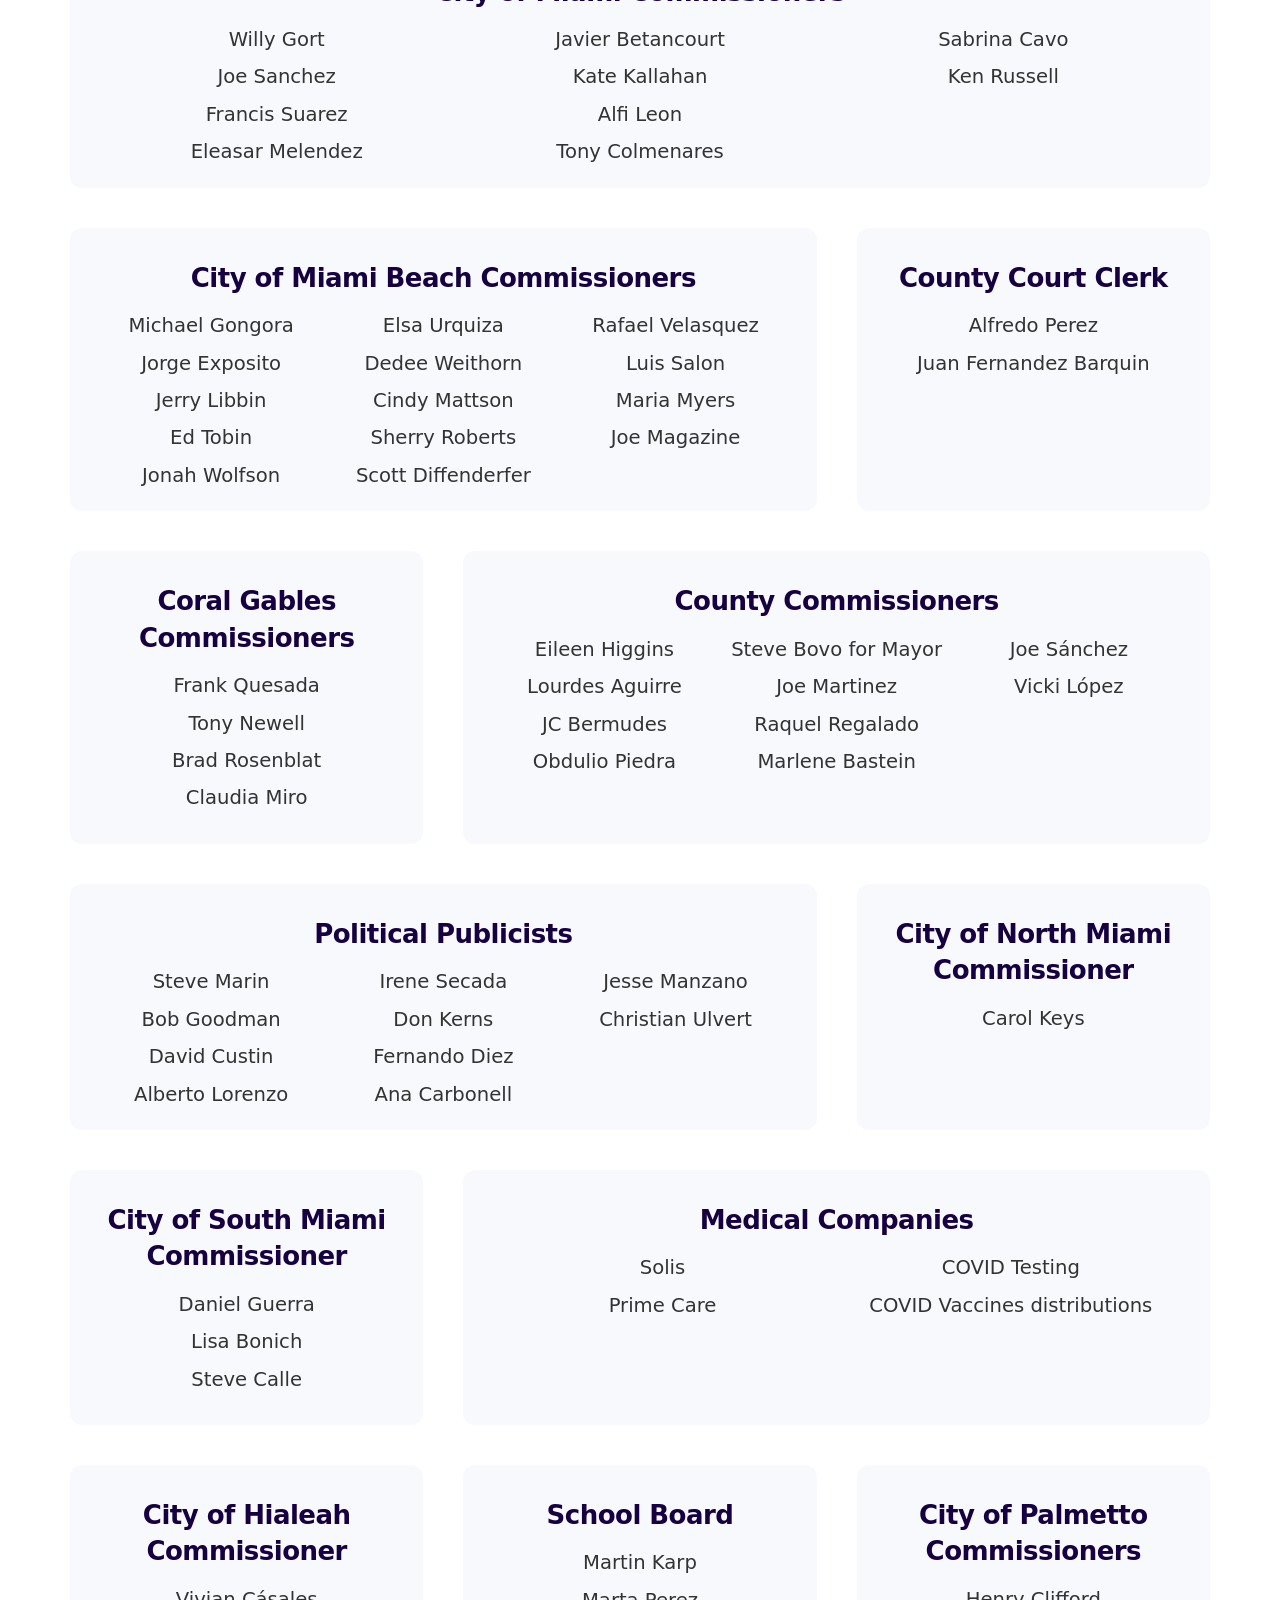
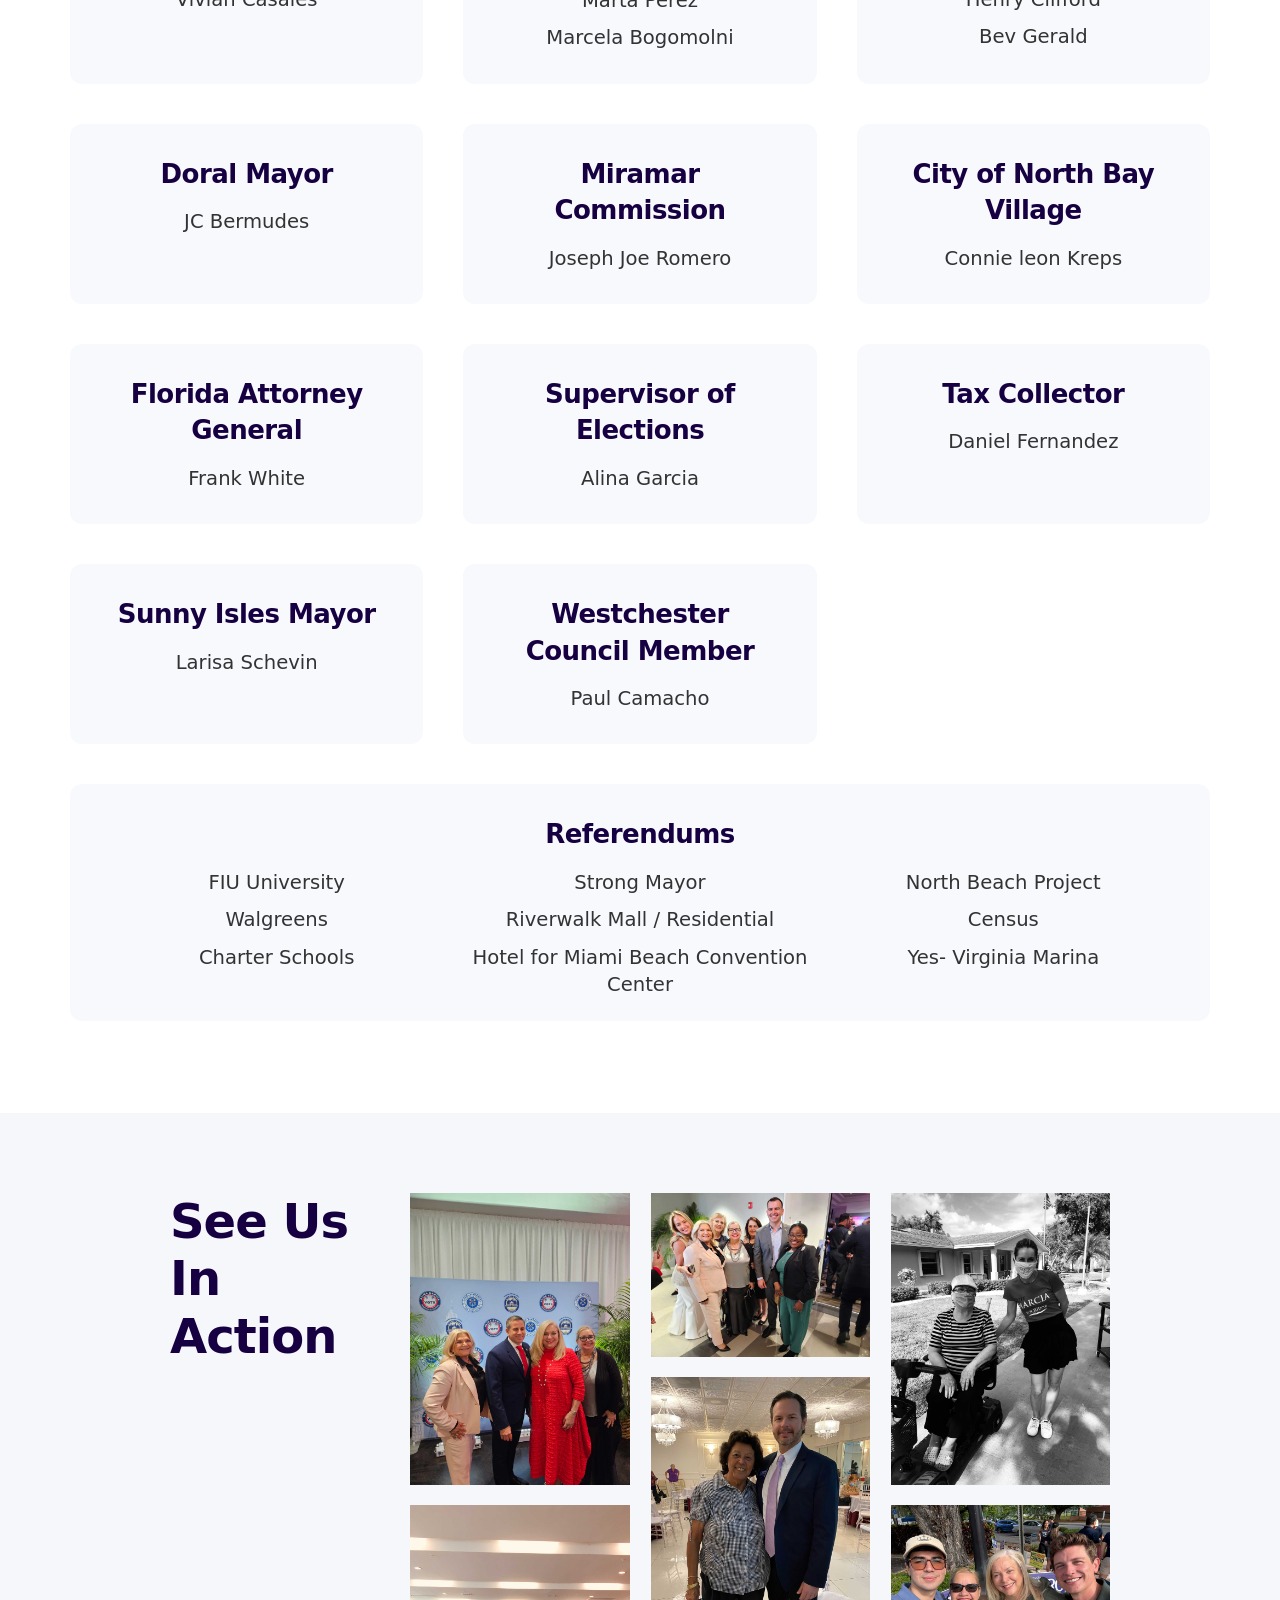
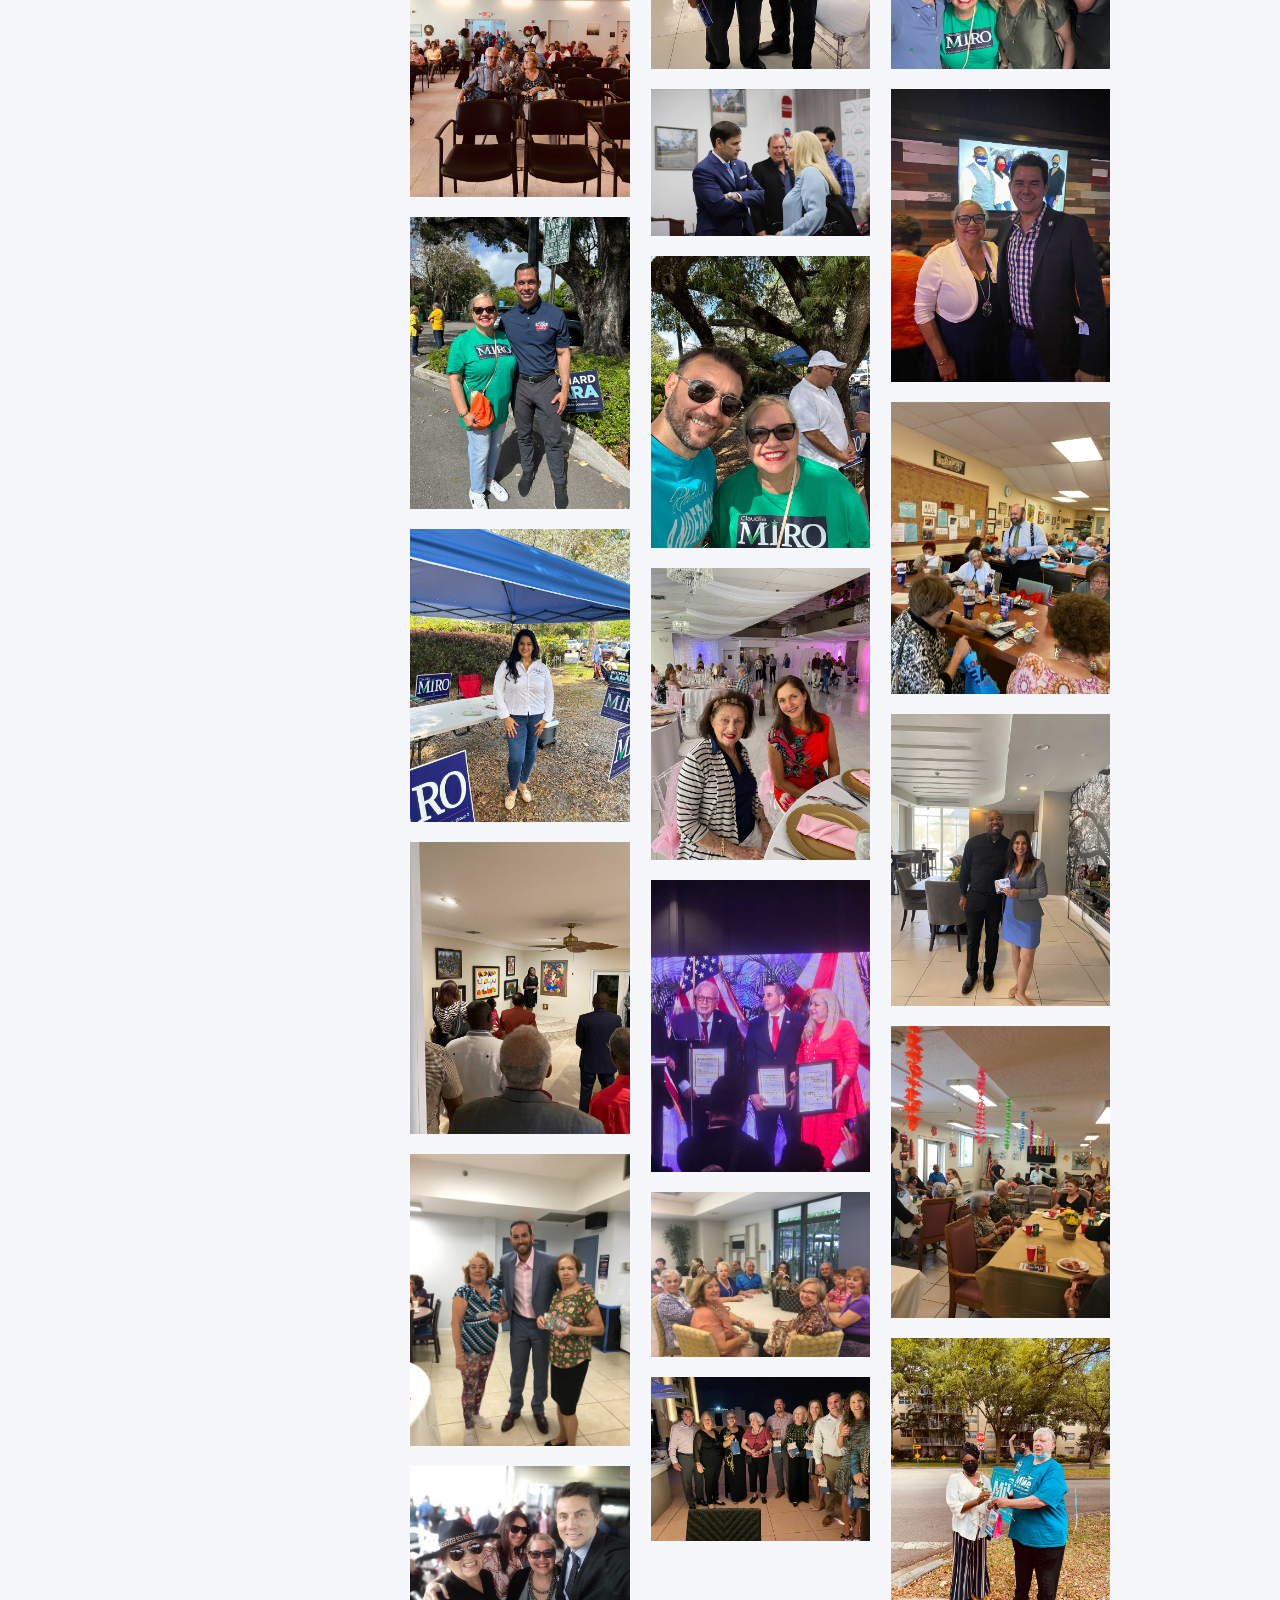
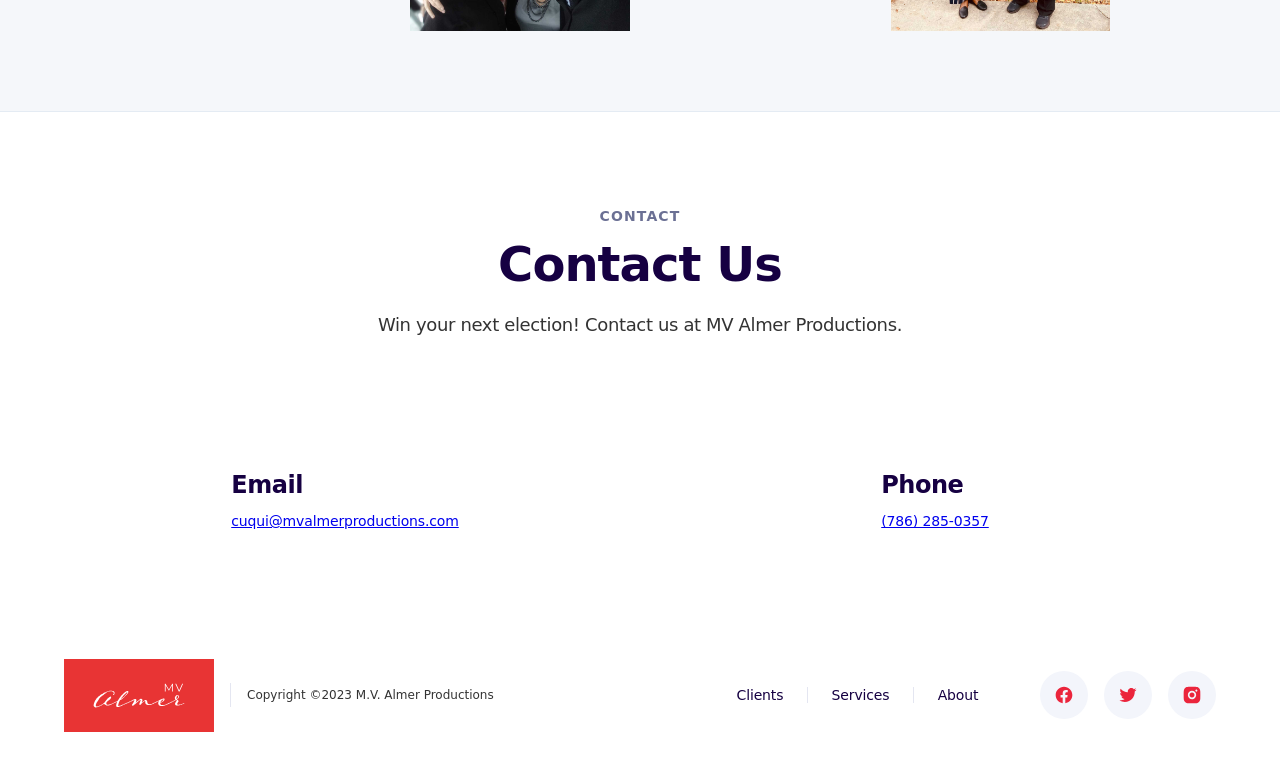
==== commit 2506bf3b: "style: format HTML markup and wrap long lines in index.html" ====
--- a/index.html
+++ b/index.html
@@ -1,13 +1,21 @@
-<!DOCTYPE html><!--  This site was created in Webflow. https://webflow.com  --><!--  Last Published: Thu May 08 2025 15:25:05 GMT+0000 (Coordinated Universal Time)  -->
+<!DOCTYPE html>
+<!--  This site was created in Webflow. https://webflow.com  --><!--  Last Published: Thu May 08 2025 15:25:05 GMT+0000 (Coordinated Universal Time)  -->
 <html data-wf-page="63e691702ec22c0c85036b27" data-wf-site="63e691702ec22ca449036b26">
+
 <head>
   <meta charset="utf-8">
   <title>Empowering Seniors Across South Florida</title>
-  <meta content="At MV Almer Productions, we specialize in improving the quality of life for seniors across South Florida. By engaging directly with the elderly community, we address their living conditions, advocate for their needs, and connect them with supportive housing options. Our consulting services also guide clients and politicians to effectively reach and positively impact the senior demographic. Together, we&#x27;re building a better future for our seniors." name="description">
+  <meta
+    content="At MV Almer Productions, we specialize in improving the quality of life for seniors across South Florida. By engaging directly with the elderly community, we address their living conditions, advocate for their needs, and connect them with supportive housing options. Our consulting services also guide clients and politicians to effectively reach and positively impact the senior demographic. Together, we&#x27;re building a better future for our seniors."
+    name="description">
   <meta content="Empowering Seniors Across South Florida" property="og:title">
-  <meta content="At MV Almer Productions, we specialize in improving the quality of life for seniors across South Florida. By engaging directly with the elderly community, we address their living conditions, advocate for their needs, and connect them with supportive housing options. Our consulting services also guide clients and politicians to effectively reach and positively impact the senior demographic. Together, we&#x27;re building a better future for our seniors." property="og:description">
+  <meta
+    content="At MV Almer Productions, we specialize in improving the quality of life for seniors across South Florida. By engaging directly with the elderly community, we address their living conditions, advocate for their needs, and connect them with supportive housing options. Our consulting services also guide clients and politicians to effectively reach and positively impact the senior demographic. Together, we&#x27;re building a better future for our seniors."
+    property="og:description">
   <meta content="Empowering Seniors Across South Florida" property="twitter:title">
-  <meta content="At MV Almer Productions, we specialize in improving the quality of life for seniors across South Florida. By engaging directly with the elderly community, we address their living conditions, advocate for their needs, and connect them with supportive housing options. Our consulting services also guide clients and politicians to effectively reach and positively impact the senior demographic. Together, we&#x27;re building a better future for our seniors." property="twitter:description">
+  <meta
+    content="At MV Almer Productions, we specialize in improving the quality of life for seniors across South Florida. By engaging directly with the elderly community, we address their living conditions, advocate for their needs, and connect them with supportive housing options. Our consulting services also guide clients and politicians to effectively reach and positively impact the senior demographic. Together, we&#x27;re building a better future for our seniors."
+    property="twitter:description">
   <meta property="og:type" content="website">
   <meta content="summary_large_image" name="twitter:card">
   <meta content="width=device-width, initial-scale=1" name="viewport">
@@ -15,15 +23,19 @@
   <link href="css/normalize.css" rel="stylesheet" type="text/css">
   <link href="css/webflow.css" rel="stylesheet" type="text/css">
   <link href="css/mvap.webflow.css" rel="stylesheet" type="text/css">
-  <script type="text/javascript">!function(o,c){var n=c.documentElement,t=" w-mod-";n.className+=t+"js",("ontouchstart"in o||o.DocumentTouch&&c instanceof DocumentTouch)&&(n.className+=t+"touch")}(window,document);</script>
+  <script
+    type="text/javascript">!function (o, c) { var n = c.documentElement, t = " w-mod-"; n.className += t + "js", ("ontouchstart" in o || o.DocumentTouch && c instanceof DocumentTouch) && (n.className += t + "touch") }(window, document);</script>
   <link href="images/favicon.ico" rel="shortcut icon" type="image/x-icon">
   <link href="images/webclip.png" rel="apple-touch-icon">
 </head>
+
 <body class="body">
-  <div data-collapse="medium" data-animation="default" data-duration="400" data-easing="ease" data-easing2="ease" role="banner" class="f-navigation w-nav">
+  <div data-collapse="medium" data-animation="default" data-duration="400" data-easing="ease" data-easing2="ease"
+    role="banner" class="f-navigation w-nav">
     <div class="f-navigation-container">
       <div class="f-navigation-link-wrapper">
-        <a href="#" class="f-navigation-logo-link w-inline-block"><img src="images/mv_almer_logo.svg" loading="lazy" width="160" alt=""></a>
+        <a href="#" class="f-navigation-logo-link w-inline-block"><img src="images/mv_almer_logo.svg" loading="lazy"
+            width="160" alt=""></a>
       </div>
       <div class="f-navigation-content">
         <nav role="navigation" class="f-navigation-menu w-nav-menu">
@@ -52,7 +64,10 @@
             <h1 class="f-h1-heading">Campaign services for public service professionals.</h1>
           </div>
           <div class="f-margin-bottom-129">
-            <p class="f-paragraph-large-2">We serve a wide range of clients including mayors, circuit and county judges, governors, senators, state representatives, commissioners, property appraisers, county clerks, city commissioners, school board members, county commissionerscity of attorney generals, political publicists and medical companies.</p>
+            <p class="f-paragraph-large-2">We serve a wide range of clients including mayors, circuit and county judges,
+              governors, senators, state representatives, commissioners, property appraisers, county clerks, city
+              commissioners, school board members, county commissionerscity of attorney generals, political publicists
+              and medical companies.</p>
           </div>
           <div class="f-header-button-wrapper">
             <a href="#contact-us" class="f-button-neutral-2 w-inline-block">
@@ -63,7 +78,10 @@
             </a>
           </div>
         </div>
-        <div id="w-node-_628f1e86-a603-4817-2479-fea5e8ed96c7-85036b27" class="f-header-image-wrapper-tall"><img src="images/town-hall.jpg" loading="lazy" srcset="images/town-hall-p-500.jpg 500w, images/town-hall-p-800.jpg 800w, images/town-hall-p-1080.jpg 1080w, images/town-hall.jpg 1600w" sizes="(max-width: 1600px) 100vw, 1600px" alt="" class="f-image-cover-2"></div>
+        <div id="w-node-_628f1e86-a603-4817-2479-fea5e8ed96c7-85036b27" class="f-header-image-wrapper-tall"><img
+            src="images/town-hall.jpg" loading="lazy"
+            srcset="images/town-hall-p-500.jpg 500w, images/town-hall-p-800.jpg 800w, images/town-hall-p-1080.jpg 1080w, images/town-hall.jpg 1600w"
+            sizes="(max-width: 1600px) 100vw, 1600px" alt="" class="f-image-cover-2"></div>
       </div>
     </div>
   </div>
@@ -77,48 +95,70 @@
           <div class="f-margin-bottom-16">
             <h2 class="f-h2-heading">Services to support political campaigns.</h2>
           </div>
-          <p class="f-paragraph-large">We offer a wide range of services that support political campaigns, community events, and senior centers. Some of our services include:</p>
+          <p class="f-paragraph-large">We offer a wide range of services that support political campaigns, community
+            events, and senior centers. Some of our services include:</p>
           <div class="f-content-list-wrapper">
             <div class="f-content-list-item">
-              <div class="f-icon-regular w-embed"><svg xmlns="http://www.w3.org/2000/svg" width="24" height="24" viewbox="0 0 24 24" fill="none">
-                  <path d="M12.0002 19.6386C7.78126 19.6386 4.36133 16.2187 4.36133 11.9997C4.36133 7.78077 7.78126 4.36084 12.0002 4.36084C16.2192 4.36084 19.6391 7.78077 19.6391 11.9997C19.6391 16.2187 16.2192 19.6386 12.0002 19.6386ZM11.2386 15.0553L16.6393 9.65383L15.5592 8.57369L11.2386 12.895L9.07758 10.734L7.99744 11.8141L11.2386 15.0553Z" fill="currentColor"></path>
+              <div class="f-icon-regular w-embed"><svg xmlns="http://www.w3.org/2000/svg" width="24" height="24"
+                  viewbox="0 0 24 24" fill="none">
+                  <path
+                    d="M12.0002 19.6386C7.78126 19.6386 4.36133 16.2187 4.36133 11.9997C4.36133 7.78077 7.78126 4.36084 12.0002 4.36084C16.2192 4.36084 19.6391 7.78077 19.6391 11.9997C19.6391 16.2187 16.2192 19.6386 12.0002 19.6386ZM11.2386 15.0553L16.6393 9.65383L15.5592 8.57369L11.2386 12.895L9.07758 10.734L7.99744 11.8141L11.2386 15.0553Z"
+                    fill="currentColor"></path>
                 </svg></div>
               <div class="f-paragraph-regular">Phone Banking</div>
             </div>
             <div class="f-content-list-item">
-              <div class="f-icon-regular w-embed"><svg xmlns="http://www.w3.org/2000/svg" width="24" height="24" viewbox="0 0 24 24" fill="none">
-                  <path d="M12.0002 19.6386C7.78126 19.6386 4.36133 16.2187 4.36133 11.9997C4.36133 7.78077 7.78126 4.36084 12.0002 4.36084C16.2192 4.36084 19.6391 7.78077 19.6391 11.9997C19.6391 16.2187 16.2192 19.6386 12.0002 19.6386ZM11.2386 15.0553L16.6393 9.65383L15.5592 8.57369L11.2386 12.895L9.07758 10.734L7.99744 11.8141L11.2386 15.0553Z" fill="currentColor"></path>
+              <div class="f-icon-regular w-embed"><svg xmlns="http://www.w3.org/2000/svg" width="24" height="24"
+                  viewbox="0 0 24 24" fill="none">
+                  <path
+                    d="M12.0002 19.6386C7.78126 19.6386 4.36133 16.2187 4.36133 11.9997C4.36133 7.78077 7.78126 4.36084 12.0002 4.36084C16.2192 4.36084 19.6391 7.78077 19.6391 11.9997C19.6391 16.2187 16.2192 19.6386 12.0002 19.6386ZM11.2386 15.0553L16.6393 9.65383L15.5592 8.57369L11.2386 12.895L9.07758 10.734L7.99744 11.8141L11.2386 15.0553Z"
+                    fill="currentColor"></path>
                 </svg></div>
               <div class="f-paragraph-regular">Pollworker Placement</div>
             </div>
             <div class="f-content-list-item">
-              <div class="f-icon-regular w-embed"><svg xmlns="http://www.w3.org/2000/svg" width="24" height="24" viewbox="0 0 24 24" fill="none">
-                  <path d="M12.0002 19.6386C7.78126 19.6386 4.36133 16.2187 4.36133 11.9997C4.36133 7.78077 7.78126 4.36084 12.0002 4.36084C16.2192 4.36084 19.6391 7.78077 19.6391 11.9997C19.6391 16.2187 16.2192 19.6386 12.0002 19.6386ZM11.2386 15.0553L16.6393 9.65383L15.5592 8.57369L11.2386 12.895L9.07758 10.734L7.99744 11.8141L11.2386 15.0553Z" fill="currentColor"></path>
+              <div class="f-icon-regular w-embed"><svg xmlns="http://www.w3.org/2000/svg" width="24" height="24"
+                  viewbox="0 0 24 24" fill="none">
+                  <path
+                    d="M12.0002 19.6386C7.78126 19.6386 4.36133 16.2187 4.36133 11.9997C4.36133 7.78077 7.78126 4.36084 12.0002 4.36084C16.2192 4.36084 19.6391 7.78077 19.6391 11.9997C19.6391 16.2187 16.2192 19.6386 12.0002 19.6386ZM11.2386 15.0553L16.6393 9.65383L15.5592 8.57369L11.2386 12.895L9.07758 10.734L7.99744 11.8141L11.2386 15.0553Z"
+                    fill="currentColor"></path>
                 </svg></div>
               <div class="f-paragraph-regular">Food and Transportation</div>
             </div>
             <div class="f-content-list-item">
-              <div class="f-icon-regular w-embed"><svg xmlns="http://www.w3.org/2000/svg" width="24" height="24" viewbox="0 0 24 24" fill="none">
-                  <path d="M12.0002 19.6386C7.78126 19.6386 4.36133 16.2187 4.36133 11.9997C4.36133 7.78077 7.78126 4.36084 12.0002 4.36084C16.2192 4.36084 19.6391 7.78077 19.6391 11.9997C19.6391 16.2187 16.2192 19.6386 12.0002 19.6386ZM11.2386 15.0553L16.6393 9.65383L15.5592 8.57369L11.2386 12.895L9.07758 10.734L7.99744 11.8141L11.2386 15.0553Z" fill="currentColor"></path>
+              <div class="f-icon-regular w-embed"><svg xmlns="http://www.w3.org/2000/svg" width="24" height="24"
+                  viewbox="0 0 24 24" fill="none">
+                  <path
+                    d="M12.0002 19.6386C7.78126 19.6386 4.36133 16.2187 4.36133 11.9997C4.36133 7.78077 7.78126 4.36084 12.0002 4.36084C16.2192 4.36084 19.6391 7.78077 19.6391 11.9997C19.6391 16.2187 16.2192 19.6386 12.0002 19.6386ZM11.2386 15.0553L16.6393 9.65383L15.5592 8.57369L11.2386 12.895L9.07758 10.734L7.99744 11.8141L11.2386 15.0553Z"
+                    fill="currentColor"></path>
                 </svg></div>
               <div class="f-paragraph-regular">Event Planning</div>
             </div>
             <div class="f-content-list-item">
-              <div class="f-icon-regular w-embed"><svg xmlns="http://www.w3.org/2000/svg" width="24" height="24" viewbox="0 0 24 24" fill="none">
-                  <path d="M12.0002 19.6386C7.78126 19.6386 4.36133 16.2187 4.36133 11.9997C4.36133 7.78077 7.78126 4.36084 12.0002 4.36084C16.2192 4.36084 19.6391 7.78077 19.6391 11.9997C19.6391 16.2187 16.2192 19.6386 12.0002 19.6386ZM11.2386 15.0553L16.6393 9.65383L15.5592 8.57369L11.2386 12.895L9.07758 10.734L7.99744 11.8141L11.2386 15.0553Z" fill="currentColor"></path>
+              <div class="f-icon-regular w-embed"><svg xmlns="http://www.w3.org/2000/svg" width="24" height="24"
+                  viewbox="0 0 24 24" fill="none">
+                  <path
+                    d="M12.0002 19.6386C7.78126 19.6386 4.36133 16.2187 4.36133 11.9997C4.36133 7.78077 7.78126 4.36084 12.0002 4.36084C16.2192 4.36084 19.6391 7.78077 19.6391 11.9997C19.6391 16.2187 16.2192 19.6386 12.0002 19.6386ZM11.2386 15.0553L16.6393 9.65383L15.5592 8.57369L11.2386 12.895L9.07758 10.734L7.99744 11.8141L11.2386 15.0553Z"
+                    fill="currentColor"></path>
                 </svg></div>
               <div class="f-paragraph-regular">Senior Community Outreach</div>
             </div>
           </div>
         </div>
-        <div id="w-node-e4ef7a7c-65f3-19c0-bd68-21819e6c4000-85036b27" class="f-content-image-wrapper-large"><img src="images/politicians_opt.jpg" loading="lazy" srcset="images/politicians_opt-p-500.jpg 500w, images/politicians_opt-p-800.jpg 800w, images/politicians_opt-p-1080.jpg 1080w, images/politicians_opt.jpg 1600w" sizes="(max-width: 1600px) 100vw, 1600px" alt="" class="f-image-cover"></div>
+        <div id="w-node-e4ef7a7c-65f3-19c0-bd68-21819e6c4000-85036b27" class="f-content-image-wrapper-large"><img
+            src="images/politicians_opt.jpg" loading="lazy"
+            srcset="images/politicians_opt-p-500.jpg 500w, images/politicians_opt-p-800.jpg 800w, images/politicians_opt-p-1080.jpg 1080w, images/politicians_opt.jpg 1600w"
+            sizes="(max-width: 1600px) 100vw, 1600px" alt="" class="f-image-cover"></div>
       </div>
     </div>
   </div>
   <div id="service-areas" class="f-section-large">
     <div class="f-container-regular">
       <div class="w-layout-grid f-grid-two-column">
-        <div id="w-node-_5b81a6d4-6f1d-e825-bc0f-d4b0ea2e1fc1-85036b27" class="f-content-image-wrapper-large"><img src="images/south_flo_opt.jpg" loading="lazy" srcset="images/south_flo_opt-p-500.jpg 500w, images/south_flo_opt-p-800.jpg 800w, images/south_flo_opt-p-1080.jpg 1080w, images/south_flo_opt.jpg 1600w" sizes="(max-width: 1600px) 100vw, 1600px" alt="" class="f-image-cover"></div>
+        <div id="w-node-_5b81a6d4-6f1d-e825-bc0f-d4b0ea2e1fc1-85036b27" class="f-content-image-wrapper-large"><img
+            src="images/south_flo_opt.jpg" loading="lazy"
+            srcset="images/south_flo_opt-p-500.jpg 500w, images/south_flo_opt-p-800.jpg 800w, images/south_flo_opt-p-1080.jpg 1080w, images/south_flo_opt.jpg 1600w"
+            sizes="(max-width: 1600px) 100vw, 1600px" alt="" class="f-image-cover"></div>
         <div>
           <div class="f-margin-bottom-12">
             <div class="f-heading-detail-small">Service Areas</div>
@@ -126,23 +166,33 @@
           <div class="f-margin-bottom-16">
             <h3 class="f-h3-heading">Serving communities in South Florida.</h3>
           </div>
-          <p class="f-paragraph-large">We cover the State of Florida with the majority of our experience serving the following areas:</p>
+          <p class="f-paragraph-large">We cover the State of Florida with the majority of our experience serving the
+            following areas:</p>
           <div class="f-content-list-wrapper">
             <div class="f-content-list-item">
-              <div class="f-icon-regular w-embed"><svg xmlns="http://www.w3.org/2000/svg" width="24" height="24" viewbox="0 0 24 24" fill="none">
-                  <path d="M12.0002 19.6386C7.78126 19.6386 4.36133 16.2187 4.36133 11.9997C4.36133 7.78077 7.78126 4.36084 12.0002 4.36084C16.2192 4.36084 19.6391 7.78077 19.6391 11.9997C19.6391 16.2187 16.2192 19.6386 12.0002 19.6386ZM11.2386 15.0553L16.6393 9.65383L15.5592 8.57369L11.2386 12.895L9.07758 10.734L7.99744 11.8141L11.2386 15.0553Z" fill="currentColor"></path>
+              <div class="f-icon-regular w-embed"><svg xmlns="http://www.w3.org/2000/svg" width="24" height="24"
+                  viewbox="0 0 24 24" fill="none">
+                  <path
+                    d="M12.0002 19.6386C7.78126 19.6386 4.36133 16.2187 4.36133 11.9997C4.36133 7.78077 7.78126 4.36084 12.0002 4.36084C16.2192 4.36084 19.6391 7.78077 19.6391 11.9997C19.6391 16.2187 16.2192 19.6386 12.0002 19.6386ZM11.2386 15.0553L16.6393 9.65383L15.5592 8.57369L11.2386 12.895L9.07758 10.734L7.99744 11.8141L11.2386 15.0553Z"
+                    fill="currentColor"></path>
                 </svg></div>
               <div class="f-paragraph-regular">Broward County</div>
             </div>
             <div class="f-content-list-item">
-              <div class="f-icon-regular w-embed"><svg xmlns="http://www.w3.org/2000/svg" width="24" height="24" viewbox="0 0 24 24" fill="none">
-                  <path d="M12.0002 19.6386C7.78126 19.6386 4.36133 16.2187 4.36133 11.9997C4.36133 7.78077 7.78126 4.36084 12.0002 4.36084C16.2192 4.36084 19.6391 7.78077 19.6391 11.9997C19.6391 16.2187 16.2192 19.6386 12.0002 19.6386ZM11.2386 15.0553L16.6393 9.65383L15.5592 8.57369L11.2386 12.895L9.07758 10.734L7.99744 11.8141L11.2386 15.0553Z" fill="currentColor"></path>
+              <div class="f-icon-regular w-embed"><svg xmlns="http://www.w3.org/2000/svg" width="24" height="24"
+                  viewbox="0 0 24 24" fill="none">
+                  <path
+                    d="M12.0002 19.6386C7.78126 19.6386 4.36133 16.2187 4.36133 11.9997C4.36133 7.78077 7.78126 4.36084 12.0002 4.36084C16.2192 4.36084 19.6391 7.78077 19.6391 11.9997C19.6391 16.2187 16.2192 19.6386 12.0002 19.6386ZM11.2386 15.0553L16.6393 9.65383L15.5592 8.57369L11.2386 12.895L9.07758 10.734L7.99744 11.8141L11.2386 15.0553Z"
+                    fill="currentColor"></path>
                 </svg></div>
               <div class="f-paragraph-regular">Dade County</div>
             </div>
             <div class="f-content-list-item">
-              <div class="f-icon-regular w-embed"><svg xmlns="http://www.w3.org/2000/svg" width="24" height="24" viewbox="0 0 24 24" fill="none">
-                  <path d="M12.0002 19.6386C7.78126 19.6386 4.36133 16.2187 4.36133 11.9997C4.36133 7.78077 7.78126 4.36084 12.0002 4.36084C16.2192 4.36084 19.6391 7.78077 19.6391 11.9997C19.6391 16.2187 16.2192 19.6386 12.0002 19.6386ZM11.2386 15.0553L16.6393 9.65383L15.5592 8.57369L11.2386 12.895L9.07758 10.734L7.99744 11.8141L11.2386 15.0553Z" fill="currentColor"></path>
+              <div class="f-icon-regular w-embed"><svg xmlns="http://www.w3.org/2000/svg" width="24" height="24"
+                  viewbox="0 0 24 24" fill="none">
+                  <path
+                    d="M12.0002 19.6386C7.78126 19.6386 4.36133 16.2187 4.36133 11.9997C4.36133 7.78077 7.78126 4.36084 12.0002 4.36084C16.2192 4.36084 19.6391 7.78077 19.6391 11.9997C19.6391 16.2187 16.2192 19.6386 12.0002 19.6386ZM11.2386 15.0553L16.6393 9.65383L15.5592 8.57369L11.2386 12.895L9.07758 10.734L7.99744 11.8141L11.2386 15.0553Z"
+                    fill="currentColor"></path>
                 </svg></div>
               <div class="f-paragraph-regular">Monroe County</div>
             </div>
@@ -219,7 +269,7 @@
             <p>Luis Pérez Medina</p>
             <p>Spencer Eig</p>
             <p>Destiny Alvarez</p>
-            <p>Marty Mc Neil</p>
+            <p>Marty McNeil</p>
           </div>
         </div>
         <div id="w-node-_7c68cd8e-4fea-d806-a453-b6d756bfbc3c-85036b27" class="f-feature-card-filled">
@@ -594,9 +644,62 @@
         <div id="w-node-_745aca17-706c-2a2d-ee24-f9ad5b7a5d59-85036b27" class="gallery-block">
           <h3 class="f-h3-heading">See Us In Action</h3>
         </div>
-        <div id="w-node-_745aca17-706c-2a2d-ee24-f9ad5b7a5d6b-85036b27" class="gallery-grid"><img src="images/Resized_20250113_123321_1736805643854.jpg" loading="lazy" sizes="(max-width: 1600px) 100vw, 1600px" srcset="images/Resized_20250113_123321_1736805643854-p-500.jpg 500w, images/Resized_20250113_123321_1736805643854-p-800.jpg 800w, images/Resized_20250113_123321_1736805643854-p-1080.jpg 1080w, images/Resized_20250113_123321_1736805643854.jpg 1600w" alt=""><img src="images/FullSizeRender-2.jpg" loading="lazy" id="w-node-db5818e6-8792-6833-6ab9-5cba36b45a1f-85036b27" sizes="(max-width: 1600px) 100vw, 1600px" alt="" srcset="images/FullSizeRender-2-p-500.jpg 500w, images/FullSizeRender-2-p-800.jpg 800w, images/FullSizeRender-2-p-1080.jpg 1080w, images/FullSizeRender-2.jpg 1600w"><img src="images/IMG_8690.jpg" loading="lazy" sizes="(max-width: 1600px) 100vw, 1600px" srcset="images/IMG_8690-p-500.jpg 500w, images/IMG_8690-p-800.jpg 800w, images/IMG_8690-p-1080.jpg 1080w, images/IMG_8690.jpg 1600w" alt=""><img src="images/IMG_8693.jpg" loading="lazy" sizes="(max-width: 1600px) 100vw, 1600px" srcset="images/IMG_8693-p-500.jpg 500w, images/IMG_8693-p-800.jpg 800w, images/IMG_8693-p-1080.jpg 1080w, images/IMG_8693.jpg 1600w" alt=""><img src="images/IMG_8679.jpg" loading="lazy" sizes="(max-width: 1600px) 100vw, 1600px" srcset="images/IMG_8679-p-500.jpg 500w, images/IMG_8679-p-800.jpg 800w, images/IMG_8679-p-1080.jpg 1080w, images/IMG_8679.jpg 1600w" alt=""><img src="images/IMG_0850.jpg" loading="lazy" sizes="(max-width: 960px) 100vw, 960px" srcset="images/IMG_0850-p-500.jpg 500w, images/IMG_0850-p-800.jpg 800w, images/IMG_0850.jpg 960w" alt=""><img src="images/b65914ea-8d7f-4523-adab-a2f2b3eebf23.jpg" loading="lazy" sizes="(max-width: 1600px) 100vw, 1600px" srcset="images/b65914ea-8d7f-4523-adab-a2f2b3eebf23-p-500.jpg 500w, images/b65914ea-8d7f-4523-adab-a2f2b3eebf23-p-800.jpg 800w, images/b65914ea-8d7f-4523-adab-a2f2b3eebf23-p-1080.jpg 1080w, images/b65914ea-8d7f-4523-adab-a2f2b3eebf23.jpg 1600w" alt=""></div>
-        <div id="w-node-_745aca17-706c-2a2d-ee24-f9ad5b7a5d70-85036b27" class="gallery-grid"><img src="images/Resized_20250113_114036_1736805645246.jpg" loading="lazy" sizes="(max-width: 1600px) 100vw, 1600px" srcset="images/Resized_20250113_114036_1736805645246-p-500.jpg 500w, images/Resized_20250113_114036_1736805645246-p-800.jpg 800w, images/Resized_20250113_114036_1736805645246-p-1080.jpg 1080w, images/Resized_20250113_114036_1736805645246.jpg 1600w" alt=""><img src="images/IMG_7293.jpg" loading="lazy" sizes="(max-width: 1600px) 100vw, 1600px" srcset="images/IMG_7293-p-500.jpg 500w, images/IMG_7293-p-800.jpg 800w, images/IMG_7293-p-1080.jpg 1080w, images/IMG_7293.jpg 1600w" alt=""><img src="images/d60d618d-d98d-403d-ba66-1ce72ddae5cc.jpg" loading="lazy" sizes="(max-width: 1600px) 100vw, 1600px" srcset="images/d60d618d-d98d-403d-ba66-1ce72ddae5cc-p-500.jpg 500w, images/d60d618d-d98d-403d-ba66-1ce72ddae5cc-p-800.jpg 800w, images/d60d618d-d98d-403d-ba66-1ce72ddae5cc-p-1080.jpg 1080w, images/d60d618d-d98d-403d-ba66-1ce72ddae5cc.jpg 1600w" alt=""><img src="images/IMG_8692.jpg" loading="lazy" sizes="(max-width: 1600px) 100vw, 1600px" srcset="images/IMG_8692-p-500.jpg 500w, images/IMG_8692-p-800.jpg 800w, images/IMG_8692-p-1080.jpg 1080w, images/IMG_8692.jpg 1600w" alt=""><img src="images/IMG_5196.jpg" loading="lazy" sizes="(max-width: 1600px) 100vw, 1600px" srcset="images/IMG_5196-p-500.jpg 500w, images/IMG_5196-p-800.jpg 800w, images/IMG_5196-p-1080.jpg 1080w, images/IMG_5196.jpg 1600w" alt=""><img src="images/Resized_20250113_112841_1736805647113.jpg" loading="lazy" sizes="(max-width: 1600px) 100vw, 1600px" srcset="images/Resized_20250113_112841_1736805647113-p-500.jpg 500w, images/Resized_20250113_112841_1736805647113-p-800.jpg 800w, images/Resized_20250113_112841_1736805647113-p-1080.jpg 1080w, images/Resized_20250113_112841_1736805647113.jpg 1600w" alt=""><img src="images/IMG_1029.jpg" loading="lazy" sizes="(max-width: 1024px) 100vw, 1024px" srcset="images/IMG_1029-p-500.jpg 500w, images/IMG_1029-p-800.jpg 800w, images/IMG_1029.jpg 1024w" alt=""><img src="images/123_1.jpg" loading="lazy" sizes="(max-width: 1600px) 100vw, 1600px" srcset="images/123_1-p-500.jpg 500w, images/123_1-p-800.jpg 800w, images/123_1-p-1080.jpg 1080w, images/123_1.jpg 1600w" alt=""></div>
-        <div id="w-node-_2770a6f5-91f7-6459-0487-314d9d49a3b2-85036b27" class="gallery-grid"><img src="images/IMG_0392.jpg" loading="lazy" sizes="(max-width: 1600px) 100vw, 1600px" srcset="images/IMG_0392-p-500.jpg 500w, images/IMG_0392-p-800.jpg 800w, images/IMG_0392-p-1080.jpg 1080w, images/IMG_0392.jpg 1600w" alt=""><img src="images/IMG_3248.jpg" loading="lazy" sizes="(max-width: 1600px) 100vw, 1600px" srcset="images/IMG_3248-p-500.jpg 500w, images/IMG_3248-p-800.jpg 800w, images/IMG_3248-p-1080.jpg 1080w, images/IMG_3248.jpg 1600w" alt=""><img src="images/IMG_5114.jpg" loading="lazy" sizes="(max-width: 1600px) 100vw, 1600px" srcset="images/IMG_5114-p-500.jpg 500w, images/IMG_5114-p-800.jpg 800w, images/IMG_5114-p-1080.jpg 1080w, images/IMG_5114.jpg 1600w" alt=""><img src="images/IMG_6705.jpg" loading="lazy" sizes="(max-width: 1600px) 100vw, 1600px" srcset="images/IMG_6705-p-500.jpg 500w, images/IMG_6705-p-800.jpg 800w, images/IMG_6705-p-1080.jpg 1080w, images/IMG_6705.jpg 1600w" alt=""><img src="images/IMG_5158.jpg" loading="lazy" sizes="(max-width: 1600px) 100vw, 1600px" srcset="images/IMG_5158-p-500.jpg 500w, images/IMG_5158-p-800.jpg 800w, images/IMG_5158-p-1080.jpg 1080w, images/IMG_5158.jpg 1600w" alt=""><img src="images/IMG_0065.jpg" loading="lazy" sizes="(max-width: 767px) 100vw, 768px" srcset="images/IMG_0065-p-500.jpg 500w, images/IMG_0065.jpg 768w" alt=""><img src="images/FullSizeRender.jpg" loading="lazy" sizes="(max-width: 1600px) 100vw, 1600px" srcset="images/FullSizeRender-p-500.jpg 500w, images/FullSizeRender-p-800.jpg 800w, images/FullSizeRender-p-1080.jpg 1080w, images/FullSizeRender.jpg 1600w" alt=""></div>
+        <div id="w-node-_745aca17-706c-2a2d-ee24-f9ad5b7a5d6b-85036b27" class="gallery-grid"><img
+            src="images/Resized_20250113_123321_1736805643854.jpg" loading="lazy"
+            sizes="(max-width: 1600px) 100vw, 1600px"
+            srcset="images/Resized_20250113_123321_1736805643854-p-500.jpg 500w, images/Resized_20250113_123321_1736805643854-p-800.jpg 800w, images/Resized_20250113_123321_1736805643854-p-1080.jpg 1080w, images/Resized_20250113_123321_1736805643854.jpg 1600w"
+            alt=""><img src="images/FullSizeRender-2.jpg" loading="lazy"
+            id="w-node-db5818e6-8792-6833-6ab9-5cba36b45a1f-85036b27" sizes="(max-width: 1600px) 100vw, 1600px" alt=""
+            srcset="images/FullSizeRender-2-p-500.jpg 500w, images/FullSizeRender-2-p-800.jpg 800w, images/FullSizeRender-2-p-1080.jpg 1080w, images/FullSizeRender-2.jpg 1600w"><img
+            src="images/IMG_8690.jpg" loading="lazy" sizes="(max-width: 1600px) 100vw, 1600px"
+            srcset="images/IMG_8690-p-500.jpg 500w, images/IMG_8690-p-800.jpg 800w, images/IMG_8690-p-1080.jpg 1080w, images/IMG_8690.jpg 1600w"
+            alt=""><img src="images/IMG_8693.jpg" loading="lazy" sizes="(max-width: 1600px) 100vw, 1600px"
+            srcset="images/IMG_8693-p-500.jpg 500w, images/IMG_8693-p-800.jpg 800w, images/IMG_8693-p-1080.jpg 1080w, images/IMG_8693.jpg 1600w"
+            alt=""><img src="images/IMG_8679.jpg" loading="lazy" sizes="(max-width: 1600px) 100vw, 1600px"
+            srcset="images/IMG_8679-p-500.jpg 500w, images/IMG_8679-p-800.jpg 800w, images/IMG_8679-p-1080.jpg 1080w, images/IMG_8679.jpg 1600w"
+            alt=""><img src="images/IMG_0850.jpg" loading="lazy" sizes="(max-width: 960px) 100vw, 960px"
+            srcset="images/IMG_0850-p-500.jpg 500w, images/IMG_0850-p-800.jpg 800w, images/IMG_0850.jpg 960w"
+            alt=""><img src="images/b65914ea-8d7f-4523-adab-a2f2b3eebf23.jpg" loading="lazy"
+            sizes="(max-width: 1600px) 100vw, 1600px"
+            srcset="images/b65914ea-8d7f-4523-adab-a2f2b3eebf23-p-500.jpg 500w, images/b65914ea-8d7f-4523-adab-a2f2b3eebf23-p-800.jpg 800w, images/b65914ea-8d7f-4523-adab-a2f2b3eebf23-p-1080.jpg 1080w, images/b65914ea-8d7f-4523-adab-a2f2b3eebf23.jpg 1600w"
+            alt=""></div>
+        <div id="w-node-_745aca17-706c-2a2d-ee24-f9ad5b7a5d70-85036b27" class="gallery-grid"><img
+            src="images/Resized_20250113_114036_1736805645246.jpg" loading="lazy"
+            sizes="(max-width: 1600px) 100vw, 1600px"
+            srcset="images/Resized_20250113_114036_1736805645246-p-500.jpg 500w, images/Resized_20250113_114036_1736805645246-p-800.jpg 800w, images/Resized_20250113_114036_1736805645246-p-1080.jpg 1080w, images/Resized_20250113_114036_1736805645246.jpg 1600w"
+            alt=""><img src="images/IMG_7293.jpg" loading="lazy" sizes="(max-width: 1600px) 100vw, 1600px"
+            srcset="images/IMG_7293-p-500.jpg 500w, images/IMG_7293-p-800.jpg 800w, images/IMG_7293-p-1080.jpg 1080w, images/IMG_7293.jpg 1600w"
+            alt=""><img src="images/d60d618d-d98d-403d-ba66-1ce72ddae5cc.jpg" loading="lazy"
+            sizes="(max-width: 1600px) 100vw, 1600px"
+            srcset="images/d60d618d-d98d-403d-ba66-1ce72ddae5cc-p-500.jpg 500w, images/d60d618d-d98d-403d-ba66-1ce72ddae5cc-p-800.jpg 800w, images/d60d618d-d98d-403d-ba66-1ce72ddae5cc-p-1080.jpg 1080w, images/d60d618d-d98d-403d-ba66-1ce72ddae5cc.jpg 1600w"
+            alt=""><img src="images/IMG_8692.jpg" loading="lazy" sizes="(max-width: 1600px) 100vw, 1600px"
+            srcset="images/IMG_8692-p-500.jpg 500w, images/IMG_8692-p-800.jpg 800w, images/IMG_8692-p-1080.jpg 1080w, images/IMG_8692.jpg 1600w"
+            alt=""><img src="images/IMG_5196.jpg" loading="lazy" sizes="(max-width: 1600px) 100vw, 1600px"
+            srcset="images/IMG_5196-p-500.jpg 500w, images/IMG_5196-p-800.jpg 800w, images/IMG_5196-p-1080.jpg 1080w, images/IMG_5196.jpg 1600w"
+            alt=""><img src="images/Resized_20250113_112841_1736805647113.jpg" loading="lazy"
+            sizes="(max-width: 1600px) 100vw, 1600px"
+            srcset="images/Resized_20250113_112841_1736805647113-p-500.jpg 500w, images/Resized_20250113_112841_1736805647113-p-800.jpg 800w, images/Resized_20250113_112841_1736805647113-p-1080.jpg 1080w, images/Resized_20250113_112841_1736805647113.jpg 1600w"
+            alt=""><img src="images/IMG_1029.jpg" loading="lazy" sizes="(max-width: 1024px) 100vw, 1024px"
+            srcset="images/IMG_1029-p-500.jpg 500w, images/IMG_1029-p-800.jpg 800w, images/IMG_1029.jpg 1024w"
+            alt=""><img src="images/123_1.jpg" loading="lazy" sizes="(max-width: 1600px) 100vw, 1600px"
+            srcset="images/123_1-p-500.jpg 500w, images/123_1-p-800.jpg 800w, images/123_1-p-1080.jpg 1080w, images/123_1.jpg 1600w"
+            alt=""></div>
+        <div id="w-node-_2770a6f5-91f7-6459-0487-314d9d49a3b2-85036b27" class="gallery-grid"><img
+            src="images/IMG_0392.jpg" loading="lazy" sizes="(max-width: 1600px) 100vw, 1600px"
+            srcset="images/IMG_0392-p-500.jpg 500w, images/IMG_0392-p-800.jpg 800w, images/IMG_0392-p-1080.jpg 1080w, images/IMG_0392.jpg 1600w"
+            alt=""><img src="images/IMG_3248.jpg" loading="lazy" sizes="(max-width: 1600px) 100vw, 1600px"
+            srcset="images/IMG_3248-p-500.jpg 500w, images/IMG_3248-p-800.jpg 800w, images/IMG_3248-p-1080.jpg 1080w, images/IMG_3248.jpg 1600w"
+            alt=""><img src="images/IMG_5114.jpg" loading="lazy" sizes="(max-width: 1600px) 100vw, 1600px"
+            srcset="images/IMG_5114-p-500.jpg 500w, images/IMG_5114-p-800.jpg 800w, images/IMG_5114-p-1080.jpg 1080w, images/IMG_5114.jpg 1600w"
+            alt=""><img src="images/IMG_6705.jpg" loading="lazy" sizes="(max-width: 1600px) 100vw, 1600px"
+            srcset="images/IMG_6705-p-500.jpg 500w, images/IMG_6705-p-800.jpg 800w, images/IMG_6705-p-1080.jpg 1080w, images/IMG_6705.jpg 1600w"
+            alt=""><img src="images/IMG_5158.jpg" loading="lazy" sizes="(max-width: 1600px) 100vw, 1600px"
+            srcset="images/IMG_5158-p-500.jpg 500w, images/IMG_5158-p-800.jpg 800w, images/IMG_5158-p-1080.jpg 1080w, images/IMG_5158.jpg 1600w"
+            alt=""><img src="images/IMG_0065.jpg" loading="lazy" sizes="(max-width: 767px) 100vw, 768px"
+            srcset="images/IMG_0065-p-500.jpg 500w, images/IMG_0065.jpg 768w" alt=""><img
+            src="images/FullSizeRender.jpg" loading="lazy" sizes="(max-width: 1600px) 100vw, 1600px"
+            srcset="images/FullSizeRender-p-500.jpg 500w, images/FullSizeRender-p-800.jpg 800w, images/FullSizeRender-p-1080.jpg 1080w, images/FullSizeRender.jpg 1600w"
+            alt=""></div>
       </div>
     </div>
   </section>
@@ -637,7 +740,8 @@
     <div class="f-container-large">
       <div class="f-footer-bottom">
         <div class="f-footer-brand">
-          <a href="#" class="f-footer-logo-mark w-inline-block"><img src="images/mv_almer_logo.svg" loading="lazy" alt="" class="f-footer-logo-xs"></a>
+          <a href="#" class="f-footer-logo-mark w-inline-block"><img src="images/mv_almer_logo.svg" loading="lazy"
+              alt="" class="f-footer-logo-xs"></a>
           <div class="f-footer-line"></div>
           <p class="f-footer-detail">Copyright ©2023 M.V. Almer Productions</p>
         </div>
@@ -658,18 +762,27 @@
           <div class="f-footer-social-row-large">
             <div class="f-footer-social-group">
               <a href="#" class="f-footer-social w-inline-block">
-                <div class="f-icon-regular w-embed"><svg width="24" height="24" viewbox="0 0 24 24" fill="none" xmlns="http://www.w3.org/2000/svg">
-                    <path d="M12.0001 3.6665C7.39758 3.6665 3.66675 7.39734 3.66675 11.9998C3.66675 16.159 6.71425 19.6065 10.6984 20.2323V14.4082H8.58175V11.9998H10.6984V10.164C10.6984 8.07567 11.9417 6.92234 13.8459 6.92234C14.7576 6.92234 15.7109 7.08484 15.7109 7.08484V9.13484H14.6609C13.6251 9.13484 13.3026 9.77734 13.3026 10.4365V11.9998H15.6134L15.2442 14.4082H13.3026V20.2323C17.2859 19.6073 20.3334 16.1582 20.3334 11.9998C20.3334 7.39734 16.6026 3.6665 12.0001 3.6665Z" fill="currentColor"></path>
+                <div class="f-icon-regular w-embed"><svg width="24" height="24" viewbox="0 0 24 24" fill="none"
+                    xmlns="http://www.w3.org/2000/svg">
+                    <path
+                      d="M12.0001 3.6665C7.39758 3.6665 3.66675 7.39734 3.66675 11.9998C3.66675 16.159 6.71425 19.6065 10.6984 20.2323V14.4082H8.58175V11.9998H10.6984V10.164C10.6984 8.07567 11.9417 6.92234 13.8459 6.92234C14.7576 6.92234 15.7109 7.08484 15.7109 7.08484V9.13484H14.6609C13.6251 9.13484 13.3026 9.77734 13.3026 10.4365V11.9998H15.6134L15.2442 14.4082H13.3026V20.2323C17.2859 19.6073 20.3334 16.1582 20.3334 11.9998C20.3334 7.39734 16.6026 3.6665 12.0001 3.6665Z"
+                      fill="currentColor"></path>
                   </svg></div>
               </a>
               <a href="#" class="f-footer-social w-inline-block">
-                <div class="f-icon-regular w-embed"><svg width="24" height="24" viewbox="0 0 24 24" fill="none" xmlns="http://www.w3.org/2000/svg">
-                    <path d="M20.4683 6.71333C19.8321 6.99474 19.1574 7.17956 18.4666 7.26167C19.1947 6.82619 19.7397 6.14084 19.9999 5.33333C19.3166 5.74 18.5674 6.025 17.7866 6.17917C17.2621 5.61798 16.5669 5.2458 15.809 5.12049C15.0512 4.99517 14.2732 5.12374 13.596 5.48621C12.9187 5.84868 12.3802 6.42474 12.0642 7.12483C11.7481 7.82492 11.6722 8.60982 11.8483 9.3575C10.4625 9.28804 9.10686 8.92794 7.86933 8.30055C6.63179 7.67317 5.54003 6.79254 4.66492 5.71583C4.35516 6.24788 4.19238 6.85269 4.19326 7.46833C4.19326 8.67667 4.80826 9.74417 5.74326 10.3692C5.18993 10.3517 4.64878 10.2023 4.16492 9.93333V9.97667C4.16509 10.7814 4.44356 11.5613 4.95313 12.1842C5.46269 12.8071 6.17199 13.2346 6.96075 13.3942C6.4471 13.5334 5.90851 13.5539 5.38576 13.4542C5.60814 14.1469 6.04159 14.7527 6.62541 15.1868C7.20924 15.6208 7.9142 15.8615 8.64159 15.875C7.91866 16.4428 7.0909 16.8625 6.20566 17.1101C5.32041 17.3578 4.39503 17.4285 3.48242 17.3183C5.0755 18.3429 6.93 18.8868 8.82409 18.885C15.2349 18.885 18.7408 13.5742 18.7408 8.96833C18.7408 8.81833 18.7366 8.66667 18.7299 8.51833C19.4123 8.02514 20.0013 7.41418 20.4691 6.71417L20.4683 6.71333Z" fill="currentColor"></path>
+                <div class="f-icon-regular w-embed"><svg width="24" height="24" viewbox="0 0 24 24" fill="none"
+                    xmlns="http://www.w3.org/2000/svg">
+                    <path
+                      d="M20.4683 6.71333C19.8321 6.99474 19.1574 7.17956 18.4666 7.26167C19.1947 6.82619 19.7397 6.14084 19.9999 5.33333C19.3166 5.74 18.5674 6.025 17.7866 6.17917C17.2621 5.61798 16.5669 5.2458 15.809 5.12049C15.0512 4.99517 14.2732 5.12374 13.596 5.48621C12.9187 5.84868 12.3802 6.42474 12.0642 7.12483C11.7481 7.82492 11.6722 8.60982 11.8483 9.3575C10.4625 9.28804 9.10686 8.92794 7.86933 8.30055C6.63179 7.67317 5.54003 6.79254 4.66492 5.71583C4.35516 6.24788 4.19238 6.85269 4.19326 7.46833C4.19326 8.67667 4.80826 9.74417 5.74326 10.3692C5.18993 10.3517 4.64878 10.2023 4.16492 9.93333V9.97667C4.16509 10.7814 4.44356 11.5613 4.95313 12.1842C5.46269 12.8071 6.17199 13.2346 6.96075 13.3942C6.4471 13.5334 5.90851 13.5539 5.38576 13.4542C5.60814 14.1469 6.04159 14.7527 6.62541 15.1868C7.20924 15.6208 7.9142 15.8615 8.64159 15.875C7.91866 16.4428 7.0909 16.8625 6.20566 17.1101C5.32041 17.3578 4.39503 17.4285 3.48242 17.3183C5.0755 18.3429 6.93 18.8868 8.82409 18.885C15.2349 18.885 18.7408 13.5742 18.7408 8.96833C18.7408 8.81833 18.7366 8.66667 18.7299 8.51833C19.4123 8.02514 20.0013 7.41418 20.4691 6.71417L20.4683 6.71333Z"
+                      fill="currentColor"></path>
                   </svg></div>
               </a>
               <a href="#" class="f-footer-social w-inline-block">
-                <div class="f-icon-regular w-embed"><svg width="24" height="24" viewbox="0 0 24 24" fill="none" xmlns="http://www.w3.org/2000/svg">
-                    <path d="M12.0001 3.6665C14.2642 3.6665 14.5467 3.67484 15.4351 3.7165C16.3226 3.75817 16.9267 3.89734 17.4584 4.104C18.0084 4.31567 18.4717 4.60234 18.9351 5.06484C19.3588 5.48142 19.6867 5.98533 19.8959 6.5415C20.1017 7.07234 20.2417 7.67734 20.2834 8.56484C20.3226 9.45317 20.3334 9.73567 20.3334 11.9998C20.3334 14.264 20.3251 14.5465 20.2834 15.4348C20.2417 16.3223 20.1017 16.9265 19.8959 17.4582C19.6873 18.0147 19.3594 18.5187 18.9351 18.9348C18.5184 19.3584 18.0145 19.6863 17.4584 19.8957C16.9276 20.1015 16.3226 20.2415 15.4351 20.2832C14.5467 20.3223 14.2642 20.3332 12.0001 20.3332C9.73592 20.3332 9.45341 20.3248 8.56508 20.2832C7.67758 20.2415 7.07341 20.1015 6.54175 19.8957C5.98535 19.6869 5.48135 19.359 5.06508 18.9348C4.64125 18.5183 4.31336 18.0144 4.10425 17.4582C3.89758 16.9273 3.75841 16.3223 3.71675 15.4348C3.67758 14.5465 3.66675 14.264 3.66675 11.9998C3.66675 9.73567 3.67508 9.45317 3.71675 8.56484C3.75841 7.6765 3.89758 7.07317 4.10425 6.5415C4.31278 5.98499 4.64075 5.48094 5.06508 5.06484C5.48147 4.64086 5.98544 4.31295 6.54175 4.104C7.07341 3.89734 7.67675 3.75817 8.56508 3.7165C9.45341 3.67734 9.73592 3.6665 12.0001 3.6665ZM12.0001 7.83317C10.895 7.83317 9.83521 8.27216 9.0538 9.05356C8.2724 9.83496 7.83342 10.8948 7.83342 11.9998C7.83342 13.1049 8.2724 14.1647 9.0538 14.9461C9.83521 15.7275 10.895 16.1665 12.0001 16.1665C13.1052 16.1665 14.165 15.7275 14.9464 14.9461C15.7278 14.1647 16.1667 13.1049 16.1667 11.9998C16.1667 10.8948 15.7278 9.83496 14.9464 9.05356C14.165 8.27216 13.1052 7.83317 12.0001 7.83317ZM17.4167 7.62484C17.4167 7.34857 17.307 7.08362 17.1117 6.88827C16.9163 6.69292 16.6513 6.58317 16.3751 6.58317C16.0988 6.58317 15.8339 6.69292 15.6385 6.88827C15.4432 7.08362 15.3334 7.34857 15.3334 7.62484C15.3334 7.9011 15.4432 8.16606 15.6385 8.36141C15.8339 8.55676 16.0988 8.6665 16.3751 8.6665C16.6513 8.6665 16.9163 8.55676 17.1117 8.36141C17.307 8.16606 17.4167 7.9011 17.4167 7.62484ZM12.0001 9.49984C12.6631 9.49984 13.299 9.76323 13.7678 10.2321C14.2367 10.7009 14.5001 11.3368 14.5001 11.9998C14.5001 12.6629 14.2367 13.2988 13.7678 13.7676C13.299 14.2364 12.6631 14.4998 12.0001 14.4998C11.337 14.4998 10.7012 14.2364 10.2323 13.7676C9.76347 13.2988 9.50008 12.6629 9.50008 11.9998C9.50008 11.3368 9.76347 10.7009 10.2323 10.2321C10.7012 9.76323 11.337 9.49984 12.0001 9.49984Z" fill="currentColor"></path>
+                <div class="f-icon-regular w-embed"><svg width="24" height="24" viewbox="0 0 24 24" fill="none"
+                    xmlns="http://www.w3.org/2000/svg">
+                    <path
+                      d="M12.0001 3.6665C14.2642 3.6665 14.5467 3.67484 15.4351 3.7165C16.3226 3.75817 16.9267 3.89734 17.4584 4.104C18.0084 4.31567 18.4717 4.60234 18.9351 5.06484C19.3588 5.48142 19.6867 5.98533 19.8959 6.5415C20.1017 7.07234 20.2417 7.67734 20.2834 8.56484C20.3226 9.45317 20.3334 9.73567 20.3334 11.9998C20.3334 14.264 20.3251 14.5465 20.2834 15.4348C20.2417 16.3223 20.1017 16.9265 19.8959 17.4582C19.6873 18.0147 19.3594 18.5187 18.9351 18.9348C18.5184 19.3584 18.0145 19.6863 17.4584 19.8957C16.9276 20.1015 16.3226 20.2415 15.4351 20.2832C14.5467 20.3223 14.2642 20.3332 12.0001 20.3332C9.73592 20.3332 9.45341 20.3248 8.56508 20.2832C7.67758 20.2415 7.07341 20.1015 6.54175 19.8957C5.98535 19.6869 5.48135 19.359 5.06508 18.9348C4.64125 18.5183 4.31336 18.0144 4.10425 17.4582C3.89758 16.9273 3.75841 16.3223 3.71675 15.4348C3.67758 14.5465 3.66675 14.264 3.66675 11.9998C3.66675 9.73567 3.67508 9.45317 3.71675 8.56484C3.75841 7.6765 3.89758 7.07317 4.10425 6.5415C4.31278 5.98499 4.64075 5.48094 5.06508 5.06484C5.48147 4.64086 5.98544 4.31295 6.54175 4.104C7.07341 3.89734 7.67675 3.75817 8.56508 3.7165C9.45341 3.67734 9.73592 3.6665 12.0001 3.6665ZM12.0001 7.83317C10.895 7.83317 9.83521 8.27216 9.0538 9.05356C8.2724 9.83496 7.83342 10.8948 7.83342 11.9998C7.83342 13.1049 8.2724 14.1647 9.0538 14.9461C9.83521 15.7275 10.895 16.1665 12.0001 16.1665C13.1052 16.1665 14.165 15.7275 14.9464 14.9461C15.7278 14.1647 16.1667 13.1049 16.1667 11.9998C16.1667 10.8948 15.7278 9.83496 14.9464 9.05356C14.165 8.27216 13.1052 7.83317 12.0001 7.83317ZM17.4167 7.62484C17.4167 7.34857 17.307 7.08362 17.1117 6.88827C16.9163 6.69292 16.6513 6.58317 16.3751 6.58317C16.0988 6.58317 15.8339 6.69292 15.6385 6.88827C15.4432 7.08362 15.3334 7.34857 15.3334 7.62484C15.3334 7.9011 15.4432 8.16606 15.6385 8.36141C15.8339 8.55676 16.0988 8.6665 16.3751 8.6665C16.6513 8.6665 16.9163 8.55676 17.1117 8.36141C17.307 8.16606 17.4167 7.9011 17.4167 7.62484ZM12.0001 9.49984C12.6631 9.49984 13.299 9.76323 13.7678 10.2321C14.2367 10.7009 14.5001 11.3368 14.5001 11.9998C14.5001 12.6629 14.2367 13.2988 13.7678 13.7676C13.299 14.2364 12.6631 14.4998 12.0001 14.4998C11.337 14.4998 10.7012 14.2364 10.2323 13.7676C9.76347 13.2988 9.50008 12.6629 9.50008 11.9998C9.50008 11.3368 9.76347 10.7009 10.2323 10.2321C10.7012 9.76323 11.337 9.49984 12.0001 9.49984Z"
+                      fill="currentColor"></path>
                   </svg></div>
               </a>
             </div>
@@ -678,7 +791,10 @@
       </div>
     </div>
   </div>
-  <script src="https://d3e54v103j8qbb.cloudfront.net/js/jquery-3.5.1.min.dc5e7f18c8.js?site=63e691702ec22ca449036b26" type="text/javascript" integrity="sha256-9/aliU8dGd2tb6OSsuzixeV4y/faTqgFtohetphbbj0=" crossorigin="anonymous"></script>
+  <script src="https://d3e54v103j8qbb.cloudfront.net/js/jquery-3.5.1.min.dc5e7f18c8.js?site=63e691702ec22ca449036b26"
+    type="text/javascript" integrity="sha256-9/aliU8dGd2tb6OSsuzixeV4y/faTqgFtohetphbbj0="
+    crossorigin="anonymous"></script>
   <script src="js/webflow.js" type="text/javascript"></script>
 </body>
+
 </html>
